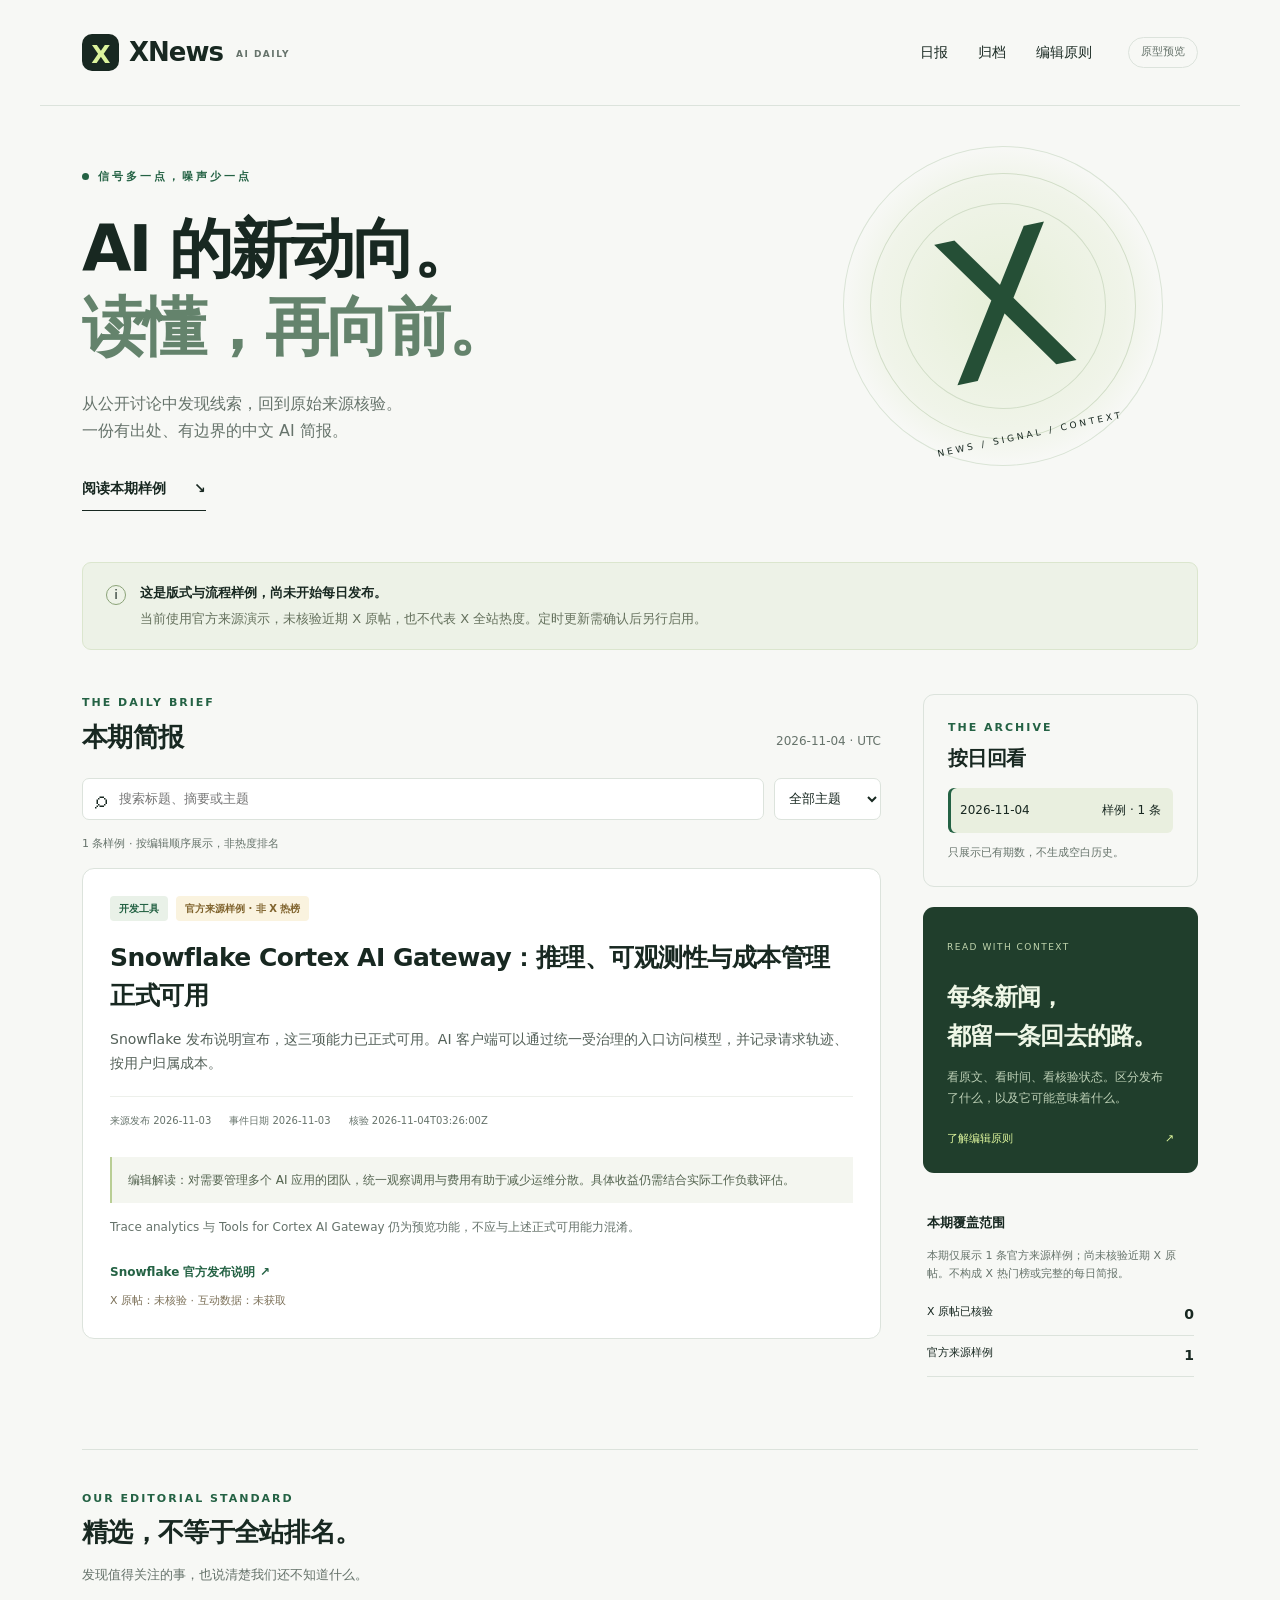
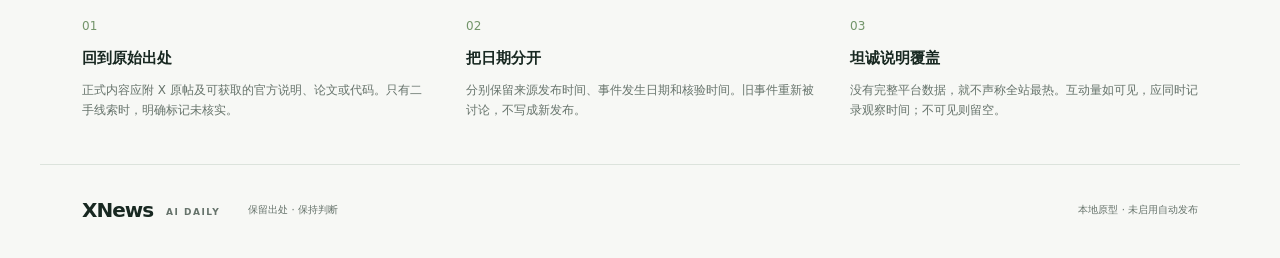
==== index.html @ 30df9b7d "Publish labeled XNews preview for acceptance testing" ====
<!doctype html>
<html lang="zh-CN">
<head><meta charset="utf-8"><meta name="viewport" content="width=device-width, initial-scale=1"><meta name="description" content="XNews 中文 AI 日报原型：保留来源，区分事实与解读。"><meta name="robots" content="noindex,nofollow"><title>XNews · AI 日报预览</title><link rel="stylesheet" href="./style.css"><script defer src="./app.js"></script></head>
<body>
<a class="skip" href="#news">跳到简报</a>
<header class="site-header wrap"><a class="brand" href="./" aria-label="XNews 首页"><span class="brand-icon">X</span>XNews<span class="brand-sub">AI DAILY</span></a><nav aria-label="主导航"><a href="#news">日报</a><a href="#archive">归档</a><a href="#method">编辑原则</a></nav><span class="preview-chip">原型预览</span></header>
<main class="wrap">
<section class="hero"><div class="eyebrow"><span class="dot"></span>信号多一点，噪声少一点</div><h1>AI 的新动向。<br><span>读懂，再向前。</span></h1><p>从公开讨论中发现线索，回到原始来源核验。<br class="desktop-break">一份有出处、有边界的中文 AI 简报。</p><a class="hero-link" href="#news">阅读本期样例 <span aria-hidden="true">↘</span></a><div class="hero-mark" aria-hidden="true"><span>X</span><div>NEWS / SIGNAL / CONTEXT</div></div></section>
<section class="notice" aria-label="预览说明"><span class="notice-icon" aria-hidden="true">i</span><div><strong>这是版式与流程样例，尚未开始每日发布。</strong><p>当前使用官方来源演示，未核验近期 X 原帖，也不代表 X 全站热度。定时更新需确认后另行启用。</p></div></section>
<div class="content-layout"><section id="news" class="news-section"><div class="section-heading"><div><div class="eyebrow">THE DAILY BRIEF</div><h2>本期简报</h2></div><span id="issue-date" class="date-label"></span></div><div class="toolbar"><label class="search"><span aria-hidden="true">⌕</span><input id="search" type="search" placeholder="搜索标题、摘要或主题" aria-label="搜索简报"></label><label class="category-label"><span class="sr-only">主题分类</span><select id="category"><option value="all">全部主题</option><option>开发工具</option><option>模型与研究</option><option>行业动态</option></select></label></div><p id="result-count" class="result-count" role="status" aria-live="polite">正在读取样例…</p><div id="articles"></div><noscript><p class="empty">本预览需要 JavaScript 来读取本地日报数据。内容也可在 data/issues.json 中查看。</p></noscript></section>
<aside><section class="side-card" id="archive"><div class="eyebrow">THE ARCHIVE</div><h2>按日回看</h2><div id="archive-list"></div><p class="muted">只展示已有期数，不生成空白历史。</p></section><section class="side-card dark"><span class="small-label">READ WITH CONTEXT</span><h2>每条新闻，<br>都留一条回去的路。</h2><p>看原文、看时间、看核验状态。区分发布了什么，以及它可能意味着什么。</p><a href="#method">了解编辑原则 <span aria-hidden="true">↗</span></a></section><section class="coverage"><h3>本期覆盖范围</h3><p id="coverage-text">加载后显示来源范围。</p><div class="coverage-stat"><span>X 原帖已核验</span><strong id="x-count">—</strong></div><div class="coverage-stat"><span>官方来源样例</span><strong id="official-count">—</strong></div></section></aside></div>
<section id="method" class="method"><div><div class="eyebrow">OUR EDITORIAL STANDARD</div><h2>精选，不等于全站排名。</h2><p>发现值得关注的事，也说清楚我们还不知道什么。</p></div><div class="principles"><article><span>01</span><h3>回到原始出处</h3><p>正式内容应附 X 原帖及可获取的官方说明、论文或代码。只有二手线索时，明确标记未核实。</p></article><article><span>02</span><h3>把日期分开</h3><p>分别保留来源发布时间、事件发生日期和核验时间。旧事件重新被讨论，不写成新发布。</p></article><article><span>03</span><h3>坦诚说明覆盖</h3><p>没有完整平台数据，就不声称全站最热。互动量如可见，应同时记录观察时间；不可见则留空。</p></article></div></section>
</main><footer class="wrap"><a class="brand" href="./">XNews<span class="brand-sub">AI DAILY</span></a><p>保留出处 · 保持判断</p><span>本地原型 · 未启用自动发布</span></footer>
</body></html>
---- style.css ----
:root{--bg:#f7f8f5;--ink:#182821;--muted:#66736b;--line:#dce3dc;--green:#246244;--lime:#dcf39c}*{box-sizing:border-box}html{scroll-behavior:smooth;scroll-padding-top:24px}body{margin:0;color:var(--ink);background:var(--bg);font-family:Inter,"PingFang SC","Microsoft YaHei",system-ui,sans-serif;line-height:1.7}a{color:inherit;text-decoration:none}a:hover{text-decoration:underline}button,input,select{font:inherit}a:focus-visible,button:focus-visible,input:focus-visible,select:focus-visible{outline:3px solid #26704b;outline-offset:4px}.wrap{max-width:1200px;margin:auto;padding:0 42px}.site-header{height:106px;display:flex;align-items:center;gap:36px;border-bottom:1px solid var(--line)}.brand{display:flex;align-items:center;gap:10px;font-size:26px;font-weight:800;letter-spacing:-1px}.brand-icon{display:grid;place-items:center;background:var(--ink);color:var(--lime);width:37px;height:37px;border-radius:10px;font-size:25px}.brand-sub{font-size:9px;letter-spacing:1.5px;font-weight:600;color:var(--muted);margin:5px 0 0 3px}.site-header nav{display:flex;gap:30px;margin-left:auto;font-size:14px}.preview-chip{border:1px solid var(--line);border-radius:30px;padding:5px 12px;font-size:11px;color:var(--muted)}.hero{position:relative;overflow:hidden;padding:62px 0 51px}.eyebrow{font-size:11px;font-weight:700;letter-spacing:2px;color:var(--green)}.hero .eyebrow{letter-spacing:3px}.dot{display:inline-block;width:7px;height:7px;background:var(--green);border-radius:100%;margin-right:9px}.hero h1{font-size:64px;line-height:1.23;letter-spacing:-3px;font-weight:650;margin:23px 0}.hero h1 span{color:#64836c}.hero p{color:var(--muted);font-size:16px;margin:22px 0}.hero-link{font-size:14px;font-weight:600;display:inline-flex;gap:28px;border-bottom:1px solid var(--ink);padding:10px 0}.hero-mark{position:absolute;right:35px;top:40px;width:320px;height:320px;border-radius:50%;border:1px solid #dae4d6;display:grid;place-items:center;background:radial-gradient(circle,#e6efd8 0%,#f0f4e9 55%,transparent 70%);transform:rotate(-12deg)}.hero-mark:before,.hero-mark:after{content:"";position:absolute;border:1px solid #d2dec8;border-radius:50%;inset:26px}.hero-mark:after{inset:56px}.hero-mark>span{font-size:195px;font-weight:500;color:#254f36;line-height:1;z-index:1}.hero-mark>div{position:absolute;bottom:20px;font-size:9px;letter-spacing:3px}.notice{display:flex;gap:14px;padding:19px 23px;background:#edf2e7;border:1px solid #dbe6ce;border-radius:9px;margin:0 0 44px;font-size:13px}.notice p{margin:4px 0 0;color:#65715d}.notice-icon{border:1px solid #8ba378;border-radius:50%;width:20px;height:20px;flex-shrink:0;text-align:center;line-height:18px;margin-top:3px}.content-layout{display:grid;grid-template-columns:minmax(0,1fr) 275px;gap:42px}.section-heading{display:flex;justify-content:space-between;align-items:flex-end;margin-bottom:22px}h2{font-size:26px;line-height:1.4;margin:6px 0 0;letter-spacing:-.7px}.date-label{font-size:12px;color:var(--muted);padding-bottom:4px}.toolbar{display:flex;gap:10px}.search{display:flex;gap:10px;align-items:center;border:1px solid var(--line);background:white;border-radius:7px;padding:8px 12px;flex:1;min-width:0}.search>span{font-size:24px;line-height:1}.search input{border:0;background:transparent;outline:none;width:100%;min-width:0;font-size:13px}.category-label select{height:100%;padding:10px;border:1px solid var(--line);border-radius:7px;background:white;color:var(--ink);font-size:13px}.result-count{font-size:11px;color:var(--muted);margin:15px 0}.news-card{border:1px solid var(--line);background:#fff;border-radius:12px;padding:27px}.card-top{display:flex;flex-wrap:wrap;gap:8px;align-items:center}.tag{font-size:10px;padding:4px 9px;border-radius:4px;background:#e9f1e8;color:var(--green);font-weight:600}.sample-tag{color:#80642e;background:#faf3df}.news-card h3{font-size:25px;line-height:1.5;letter-spacing:-.5px;margin:18px 0 14px}.summary{font-size:14px;color:#536058}.date-grid{display:flex;flex-wrap:wrap;gap:6px 18px;font-size:10px;color:var(--muted);padding:15px 0;border-top:1px solid #edf0eb;margin-top:20px}.insight{background:#f4f6f0;border-left:2px solid #b9ce95;padding:13px 16px;font-size:12px;color:#53634f;margin:13px 0}.insight p{margin:0}.caveat{font-size:12px;color:var(--muted);margin:14px 0}.source-link{font-size:12px;font-weight:600;color:var(--green);display:inline-block;margin:10px 0}.x-status{font-size:11px;color:#7d725a}.side-card{border:1px solid var(--line);border-radius:11px;padding:24px;margin-bottom:20px}.side-card h2{font-size:20px;margin-bottom:16px}.archive-button{width:100%;display:flex;justify-content:space-between;border:0;border-radius:6px;background:#e9efdf;color:var(--ink);padding:12px;font-size:12px;cursor:pointer}.archive-button[aria-pressed="true"]{box-shadow:inset 3px 0 var(--green)}.muted{font-size:11px;color:var(--muted);margin-bottom:0}.dark{background:#203e2c;color:#eff7e7;border:0}.small-label{font-size:9px;letter-spacing:1.5px;color:#c1d5ae}.dark h2{font-size:24px;line-height:1.6;margin:20px 0 12px}.dark p{font-size:12px;color:#bdd0b6}.dark a{font-size:11px;color:#def69d;display:block;margin-top:22px}.dark a span{float:right}.coverage{padding:6px 4px}.coverage h3{font-size:13px}.coverage p{font-size:11px;color:var(--muted)}.coverage-stat{display:flex;justify-content:space-between;font-size:11px;padding:8px 0;border-bottom:1px solid var(--line)}.coverage-stat strong{font-size:14px}.method{margin-top:66px;padding:40px 0 44px;border-top:1px solid var(--line)}.method>div>p{font-size:13px;color:var(--muted)}.principles{display:grid;grid-template-columns:repeat(3,1fr);gap:36px;margin-top:25px}.principles article>span{font-size:12px;color:#73956a}.principles h3{font-size:15px;margin:8px 0}.principles p{font-size:12px;color:var(--muted);margin:0}footer.wrap{display:flex;align-items:center;gap:28px;padding-top:26px;padding-bottom:30px;border-top:1px solid var(--line)}footer .brand{font-size:20px}footer p,footer>span{font-size:10px;color:var(--muted)}footer>span{margin-left:auto}.empty{padding:40px 20px;background:#fff;border:1px dashed var(--line);border-radius:10px;color:var(--muted);font-size:14px}.skip{position:absolute;top:-100px;left:15px;z-index:10;background:white;padding:10px}.skip:focus{top:10px}.sr-only{position:absolute;width:1px;height:1px;margin:-1px;overflow:hidden;clip:rect(0,0,0,0)}@media(max-width:900px){.hero-mark{right:-80px;opacity:.45}.hero h1,.hero p,.hero-link{position:relative;z-index:1}.content-layout{gap:25px;grid-template-columns:minmax(0,1fr) 240px}.wrap{padding-left:26px;padding-right:26px}.brand-sub{display:none}.news-card{padding:20px}.news-card h3{font-size:22px}}@media(max-width:680px){.wrap{padding-left:20px;padding-right:20px}.site-header{height:80px;gap:15px}.brand{font-size:22px}.brand-icon{height:31px;width:31px;font-size:22px}.site-header nav{gap:17px;font-size:12px}.preview-chip{display:none}.hero{padding:42px 0 35px}.hero .eyebrow{font-size:10px;letter-spacing:2px}.hero h1{font-size:43px;letter-spacing:-2px;margin:22px 0}.hero p{font-size:13px}.hero-mark{width:220px;height:220px;right:-125px;top:50px;opacity:.25}.hero-mark>span{font-size:130px}.hero-mark>div{display:none}.notice{padding:16px;font-size:12px;margin-bottom:30px}.notice p{font-size:11px}.content-layout{display:block}.section-heading{margin-bottom:17px}h2{font-size:24px}.date-label{font-size:11px}.toolbar{gap:7px}.search{padding:9px}.search input{font-size:12px}.category-label select{padding:9px 6px;font-size:12px}.news-card{padding:20px}.news-card h3{font-size:22px}.summary{font-size:13px}.date-grid{gap:5px 12px}.news-section{margin-bottom:30px}.side-card{padding:20px}.dark{display:none}.coverage{margin-top:22px}.method{margin-top:35px;padding-top:30px}.method h2{font-size:23px}.principles{grid-template-columns:1fr;gap:22px}.principles article{display:grid;grid-template-columns:25px 1fr;column-gap:10px}.principles h3{margin:0}.principles p{grid-column:2;margin-top:5px}footer.wrap{flex-wrap:wrap;gap:5px 20px}footer>span{width:100%;margin:0}.desktop-break{display:none}}@media(prefers-reduced-motion:reduce){html{scroll-behavior:auto}}
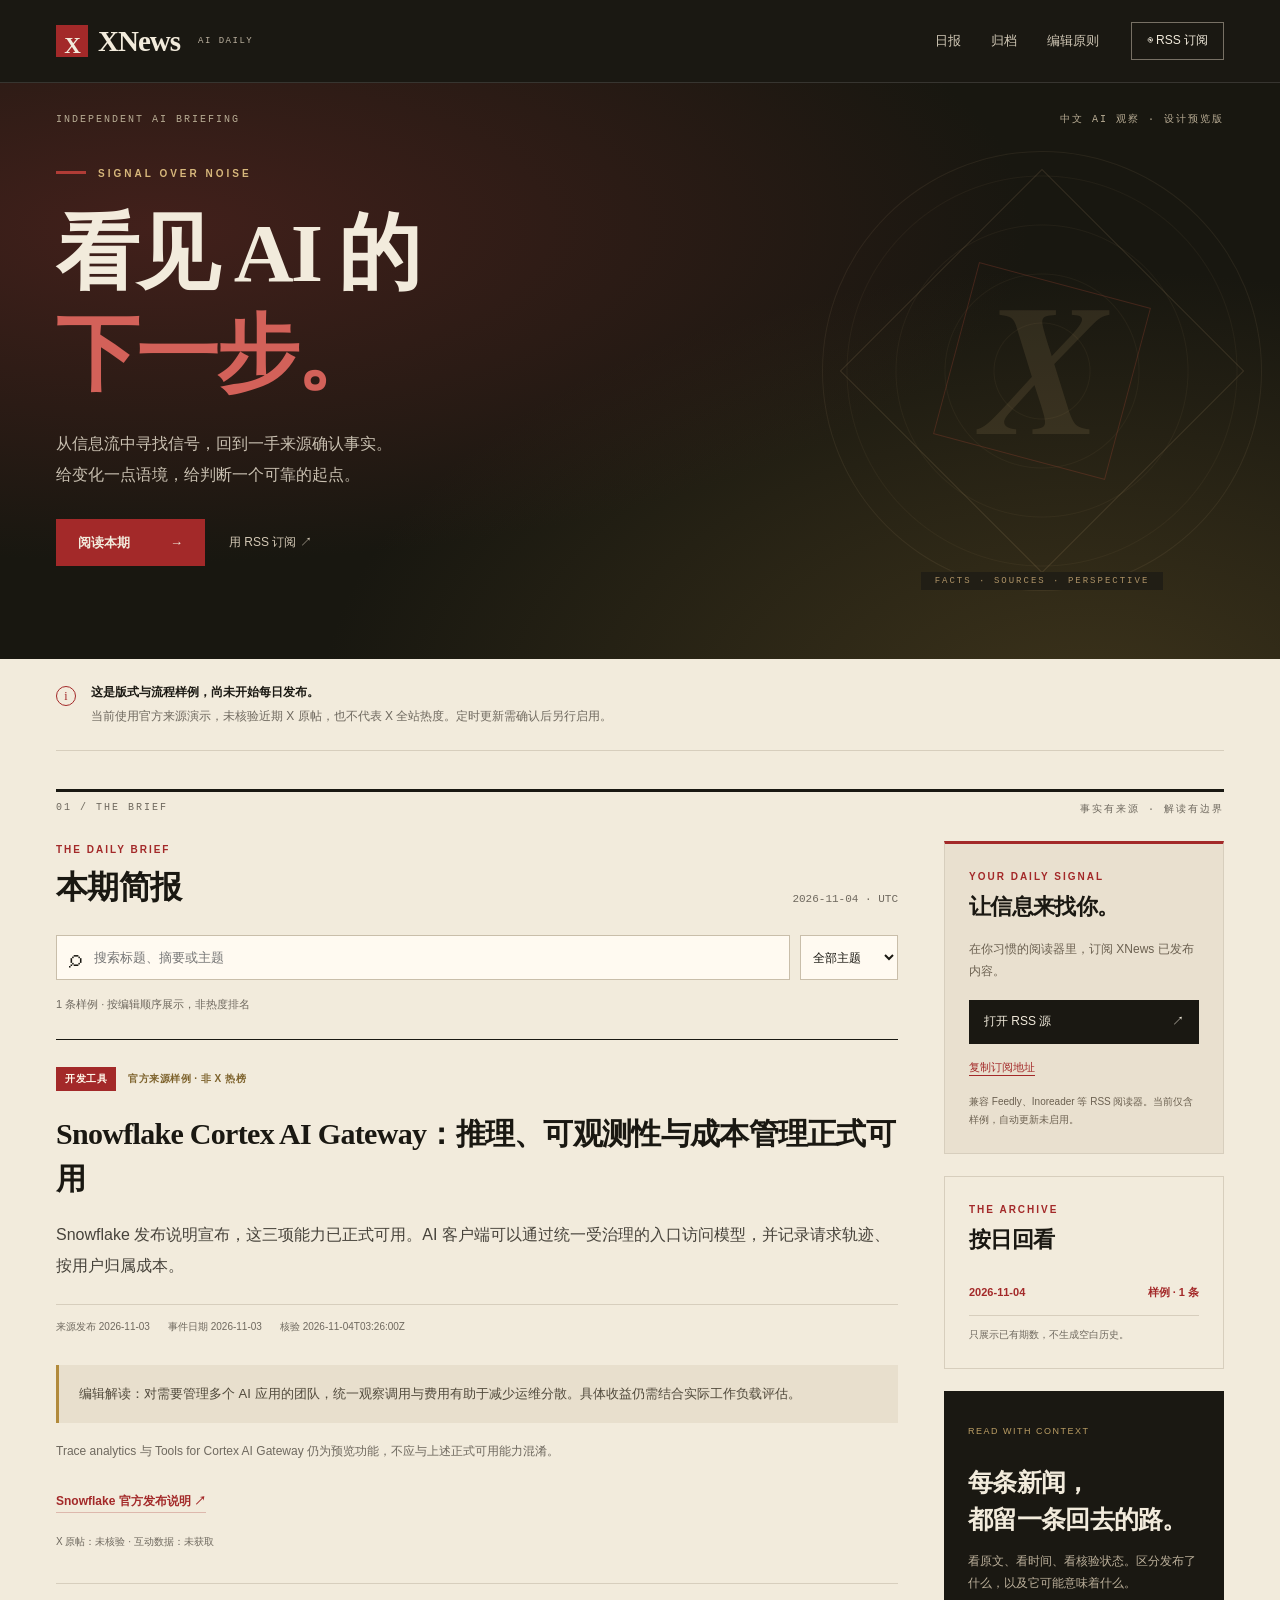
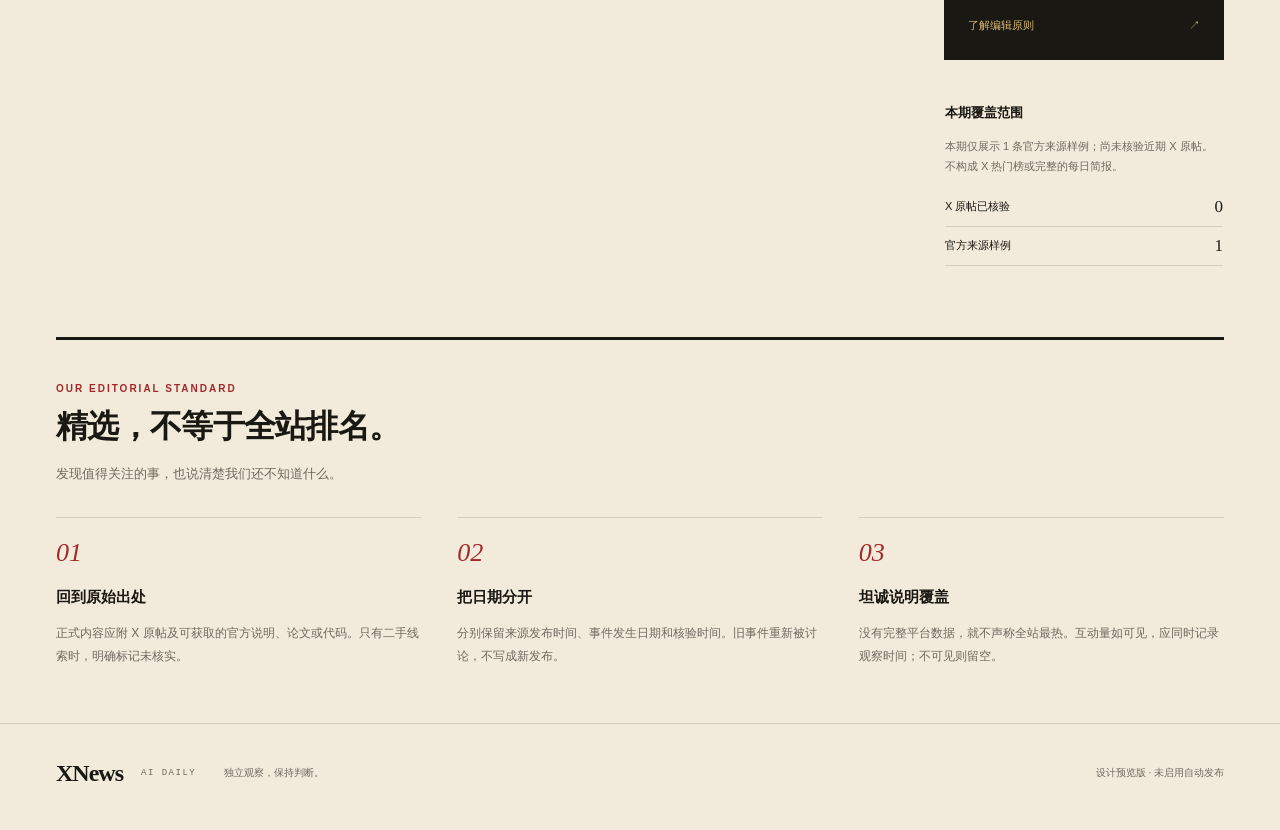
==== commit 712f50c3: "Redesign XNews editorial experience and add validated RSS feed" ====
--- a/index.html
+++ b/index.html
@@ -1,14 +1,14 @@
 <!doctype html>
 <html lang="zh-CN">
-<head><meta charset="utf-8"><meta name="viewport" content="width=device-width, initial-scale=1"><meta name="description" content="XNews 中文 AI 日报原型：保留来源，区分事实与解读。"><meta name="robots" content="noindex,nofollow"><title>XNews · AI 日报预览</title><link rel="stylesheet" href="./style.css"><script defer src="./app.js"></script></head>
+<head><meta charset="utf-8"><meta name="viewport" content="width=device-width, initial-scale=1"><meta name="description" content="XNews 中文 AI 日报原型：保留来源，区分事实与解读。"><meta name="robots" content="noindex,nofollow"><title>XNews · 看见 AI 的下一步</title><link rel="alternate" type="application/rss+xml" title="XNews RSS" href="./feed.xml"><link rel="stylesheet" href="./style.css"><script defer src="./app.js"></script></head>
 <body>
 <a class="skip" href="#news">跳到简报</a>
-<header class="site-header wrap"><a class="brand" href="./" aria-label="XNews 首页"><span class="brand-icon">X</span>XNews<span class="brand-sub">AI DAILY</span></a><nav aria-label="主导航"><a href="#news">日报</a><a href="#archive">归档</a><a href="#method">编辑原则</a></nav><span class="preview-chip">原型预览</span></header>
+<header class="site-header wrap"><a class="brand" href="./" aria-label="XNews 首页"><span class="brand-icon">X</span>XNews<span class="brand-sub">AI DAILY</span></a><nav aria-label="主导航"><a href="#news">日报</a><a href="#archive">归档</a><a href="#method">编辑原则</a></nav><a class="rss-nav" href="./feed.xml" aria-label="订阅 XNews RSS">◉ <span>RSS 订阅</span></a></header>
 <main class="wrap">
-<section class="hero"><div class="eyebrow"><span class="dot"></span>信号多一点，噪声少一点</div><h1>AI 的新动向。<br><span>读懂，再向前。</span></h1><p>从公开讨论中发现线索，回到原始来源核验。<br class="desktop-break">一份有出处、有边界的中文 AI 简报。</p><a class="hero-link" href="#news">阅读本期样例 <span aria-hidden="true">↘</span></a><div class="hero-mark" aria-hidden="true"><span>X</span><div>NEWS / SIGNAL / CONTEXT</div></div></section>
+<section class="hero"><div class="hero-edition"><span>INDEPENDENT AI BRIEFING</span><span>中文 AI 观察 · 设计预览版</span></div><div class="eyebrow"><span class="dot"></span>SIGNAL OVER NOISE</div><h1>看见 AI 的<span class="hero-line"><em>下一步。</em></span></h1><p>从信息流中寻找信号，回到一手来源确认事实。<br class="desktop-break">给变化一点语境，给判断一个可靠的起点。</p><div class="hero-actions"><a class="hero-link" href="#news">阅读本期 <span aria-hidden="true">→</span></a><a class="hero-secondary" href="#subscribe">用 RSS 订阅 ↗</a></div><div class="hero-mark" aria-hidden="true"><span>𝑿</span><div>FACTS · SOURCES · PERSPECTIVE</div></div></section>
 <section class="notice" aria-label="预览说明"><span class="notice-icon" aria-hidden="true">i</span><div><strong>这是版式与流程样例，尚未开始每日发布。</strong><p>当前使用官方来源演示，未核验近期 X 原帖，也不代表 X 全站热度。定时更新需确认后另行启用。</p></div></section>
-<div class="content-layout"><section id="news" class="news-section"><div class="section-heading"><div><div class="eyebrow">THE DAILY BRIEF</div><h2>本期简报</h2></div><span id="issue-date" class="date-label"></span></div><div class="toolbar"><label class="search"><span aria-hidden="true">⌕</span><input id="search" type="search" placeholder="搜索标题、摘要或主题" aria-label="搜索简报"></label><label class="category-label"><span class="sr-only">主题分类</span><select id="category"><option value="all">全部主题</option><option>开发工具</option><option>模型与研究</option><option>行业动态</option></select></label></div><p id="result-count" class="result-count" role="status" aria-live="polite">正在读取样例…</p><div id="articles"></div><noscript><p class="empty">本预览需要 JavaScript 来读取本地日报数据。内容也可在 data/issues.json 中查看。</p></noscript></section>
-<aside><section class="side-card" id="archive"><div class="eyebrow">THE ARCHIVE</div><h2>按日回看</h2><div id="archive-list"></div><p class="muted">只展示已有期数，不生成空白历史。</p></section><section class="side-card dark"><span class="small-label">READ WITH CONTEXT</span><h2>每条新闻，<br>都留一条回去的路。</h2><p>看原文、看时间、看核验状态。区分发布了什么，以及它可能意味着什么。</p><a href="#method">了解编辑原则 <span aria-hidden="true">↗</span></a></section><section class="coverage"><h3>本期覆盖范围</h3><p id="coverage-text">加载后显示来源范围。</p><div class="coverage-stat"><span>X 原帖已核验</span><strong id="x-count">—</strong></div><div class="coverage-stat"><span>官方来源样例</span><strong id="official-count">—</strong></div></section></aside></div>
+<div class="reading-strip"><span>01 / THE BRIEF</span><span>事实有来源 · 解读有边界</span></div><div class="content-layout"><section id="news" class="news-section"><div class="section-heading"><div><div class="eyebrow">THE DAILY BRIEF</div><h2>本期简报</h2></div><span id="issue-date" class="date-label"></span></div><div class="toolbar"><label class="search"><span aria-hidden="true">⌕</span><input id="search" type="search" placeholder="搜索标题、摘要或主题" aria-label="搜索简报"></label><label class="category-label"><span class="sr-only">主题分类</span><select id="category"><option value="all">全部主题</option><option>开发工具</option><option>模型与研究</option><option>行业动态</option></select></label></div><p id="result-count" class="result-count" role="status" aria-live="polite">正在读取样例…</p><div id="articles"></div><noscript><p class="empty">本预览需要 JavaScript 来读取本地日报数据。内容也可在 data/issues.json 中查看。</p></noscript></section>
+<aside><section class="side-card subscribe" id="subscribe"><div class="eyebrow">YOUR DAILY SIGNAL</div><h2>让信息来找你。</h2><p>在你习惯的阅读器里，订阅 XNews 已发布内容。</p><a class="rss-button" href="./feed.xml">打开 RSS 源 <span aria-hidden="true">↗</span></a><button class="copy-feed" id="copy-feed" type="button">复制订阅地址</button><p id="copy-status" class="muted" role="status" aria-live="polite">兼容 Feedly、Inoreader 等 RSS 阅读器。当前仅含样例，自动更新未启用。</p></section><section class="side-card" id="archive"><div class="eyebrow">THE ARCHIVE</div><h2>按日回看</h2><div id="archive-list"></div><p class="muted">只展示已有期数，不生成空白历史。</p></section><section class="side-card dark"><span class="small-label">READ WITH CONTEXT</span><h2>每条新闻，<br>都留一条回去的路。</h2><p>看原文、看时间、看核验状态。区分发布了什么，以及它可能意味着什么。</p><a href="#method">了解编辑原则 <span aria-hidden="true">↗</span></a></section><section class="coverage"><h3>本期覆盖范围</h3><p id="coverage-text">加载后显示来源范围。</p><div class="coverage-stat"><span>X 原帖已核验</span><strong id="x-count">—</strong></div><div class="coverage-stat"><span>官方来源样例</span><strong id="official-count">—</strong></div></section></aside></div>
 <section id="method" class="method"><div><div class="eyebrow">OUR EDITORIAL STANDARD</div><h2>精选，不等于全站排名。</h2><p>发现值得关注的事，也说清楚我们还不知道什么。</p></div><div class="principles"><article><span>01</span><h3>回到原始出处</h3><p>正式内容应附 X 原帖及可获取的官方说明、论文或代码。只有二手线索时，明确标记未核实。</p></article><article><span>02</span><h3>把日期分开</h3><p>分别保留来源发布时间、事件发生日期和核验时间。旧事件重新被讨论，不写成新发布。</p></article><article><span>03</span><h3>坦诚说明覆盖</h3><p>没有完整平台数据，就不声称全站最热。互动量如可见，应同时记录观察时间；不可见则留空。</p></article></div></section>
-</main><footer class="wrap"><a class="brand" href="./">XNews<span class="brand-sub">AI DAILY</span></a><p>保留出处 · 保持判断</p><span>本地原型 · 未启用自动发布</span></footer>
+</main><footer class="wrap"><a class="brand" href="./">XNews<span class="brand-sub">AI DAILY</span></a><p>独立观察，保持判断。</p><span>设计预览版 · 未启用自动发布</span></footer>
 </body></html>
--- a/style.css
+++ b/style.css
@@ -1 +1,5 @@
-:root{--bg:#f7f8f5;--ink:#182821;--muted:#66736b;--line:#dce3dc;--green:#246244;--lime:#dcf39c}*{box-sizing:border-box}html{scroll-behavior:smooth;scroll-padding-top:24px}body{margin:0;color:var(--ink);background:var(--bg);font-family:Inter,"PingFang SC","Microsoft YaHei",system-ui,sans-serif;line-height:1.7}a{color:inherit;text-decoration:none}a:hover{text-decoration:underline}button,input,select{font:inherit}a:focus-visible,button:focus-visible,input:focus-visible,select:focus-visible{outline:3px solid #26704b;outline-offset:4px}.wrap{max-width:1200px;margin:auto;padding:0 42px}.site-header{height:106px;display:flex;align-items:center;gap:36px;border-bottom:1px solid var(--line)}.brand{display:flex;align-items:center;gap:10px;font-size:26px;font-weight:800;letter-spacing:-1px}.brand-icon{display:grid;place-items:center;background:var(--ink);color:var(--lime);width:37px;height:37px;border-radius:10px;font-size:25px}.brand-sub{font-size:9px;letter-spacing:1.5px;font-weight:600;color:var(--muted);margin:5px 0 0 3px}.site-header nav{display:flex;gap:30px;margin-left:auto;font-size:14px}.preview-chip{border:1px solid var(--line);border-radius:30px;padding:5px 12px;font-size:11px;color:var(--muted)}.hero{position:relative;overflow:hidden;padding:62px 0 51px}.eyebrow{font-size:11px;font-weight:700;letter-spacing:2px;color:var(--green)}.hero .eyebrow{letter-spacing:3px}.dot{display:inline-block;width:7px;height:7px;background:var(--green);border-radius:100%;margin-right:9px}.hero h1{font-size:64px;line-height:1.23;letter-spacing:-3px;font-weight:650;margin:23px 0}.hero h1 span{color:#64836c}.hero p{color:var(--muted);font-size:16px;margin:22px 0}.hero-link{font-size:14px;font-weight:600;display:inline-flex;gap:28px;border-bottom:1px solid var(--ink);padding:10px 0}.hero-mark{position:absolute;right:35px;top:40px;width:320px;height:320px;border-radius:50%;border:1px solid #dae4d6;display:grid;place-items:center;background:radial-gradient(circle,#e6efd8 0%,#f0f4e9 55%,transparent 70%);transform:rotate(-12deg)}.hero-mark:before,.hero-mark:after{content:"";position:absolute;border:1px solid #d2dec8;border-radius:50%;inset:26px}.hero-mark:after{inset:56px}.hero-mark>span{font-size:195px;font-weight:500;color:#254f36;line-height:1;z-index:1}.hero-mark>div{position:absolute;bottom:20px;font-size:9px;letter-spacing:3px}.notice{display:flex;gap:14px;padding:19px 23px;background:#edf2e7;border:1px solid #dbe6ce;border-radius:9px;margin:0 0 44px;font-size:13px}.notice p{margin:4px 0 0;color:#65715d}.notice-icon{border:1px solid #8ba378;border-radius:50%;width:20px;height:20px;flex-shrink:0;text-align:center;line-height:18px;margin-top:3px}.content-layout{display:grid;grid-template-columns:minmax(0,1fr) 275px;gap:42px}.section-heading{display:flex;justify-content:space-between;align-items:flex-end;margin-bottom:22px}h2{font-size:26px;line-height:1.4;margin:6px 0 0;letter-spacing:-.7px}.date-label{font-size:12px;color:var(--muted);padding-bottom:4px}.toolbar{display:flex;gap:10px}.search{display:flex;gap:10px;align-items:center;border:1px solid var(--line);background:white;border-radius:7px;padding:8px 12px;flex:1;min-width:0}.search>span{font-size:24px;line-height:1}.search input{border:0;background:transparent;outline:none;width:100%;min-width:0;font-size:13px}.category-label select{height:100%;padding:10px;border:1px solid var(--line);border-radius:7px;background:white;color:var(--ink);font-size:13px}.result-count{font-size:11px;color:var(--muted);margin:15px 0}.news-card{border:1px solid var(--line);background:#fff;border-radius:12px;padding:27px}.card-top{display:flex;flex-wrap:wrap;gap:8px;align-items:center}.tag{font-size:10px;padding:4px 9px;border-radius:4px;background:#e9f1e8;color:var(--green);font-weight:600}.sample-tag{color:#80642e;background:#faf3df}.news-card h3{font-size:25px;line-height:1.5;letter-spacing:-.5px;margin:18px 0 14px}.summary{font-size:14px;color:#536058}.date-grid{display:flex;flex-wrap:wrap;gap:6px 18px;font-size:10px;color:var(--muted);padding:15px 0;border-top:1px solid #edf0eb;margin-top:20px}.insight{background:#f4f6f0;border-left:2px solid #b9ce95;padding:13px 16px;font-size:12px;color:#53634f;margin:13px 0}.insight p{margin:0}.caveat{font-size:12px;color:var(--muted);margin:14px 0}.source-link{font-size:12px;font-weight:600;color:var(--green);display:inline-block;margin:10px 0}.x-status{font-size:11px;color:#7d725a}.side-card{border:1px solid var(--line);border-radius:11px;padding:24px;margin-bottom:20px}.side-card h2{font-size:20px;margin-bottom:16px}.archive-button{width:100%;display:flex;justify-content:space-between;border:0;border-radius:6px;background:#e9efdf;color:var(--ink);padding:12px;font-size:12px;cursor:pointer}.archive-button[aria-pressed="true"]{box-shadow:inset 3px 0 var(--green)}.muted{font-size:11px;color:var(--muted);margin-bottom:0}.dark{background:#203e2c;color:#eff7e7;border:0}.small-label{font-size:9px;letter-spacing:1.5px;color:#c1d5ae}.dark h2{font-size:24px;line-height:1.6;margin:20px 0 12px}.dark p{font-size:12px;color:#bdd0b6}.dark a{font-size:11px;color:#def69d;display:block;margin-top:22px}.dark a span{float:right}.coverage{padding:6px 4px}.coverage h3{font-size:13px}.coverage p{font-size:11px;color:var(--muted)}.coverage-stat{display:flex;justify-content:space-between;font-size:11px;padding:8px 0;border-bottom:1px solid var(--line)}.coverage-stat strong{font-size:14px}.method{margin-top:66px;padding:40px 0 44px;border-top:1px solid var(--line)}.method>div>p{font-size:13px;color:var(--muted)}.principles{display:grid;grid-template-columns:repeat(3,1fr);gap:36px;margin-top:25px}.principles article>span{font-size:12px;color:#73956a}.principles h3{font-size:15px;margin:8px 0}.principles p{font-size:12px;color:var(--muted);margin:0}footer.wrap{display:flex;align-items:center;gap:28px;padding-top:26px;padding-bottom:30px;border-top:1px solid var(--line)}footer .brand{font-size:20px}footer p,footer>span{font-size:10px;color:var(--muted)}footer>span{margin-left:auto}.empty{padding:40px 20px;background:#fff;border:1px dashed var(--line);border-radius:10px;color:var(--muted);font-size:14px}.skip{position:absolute;top:-100px;left:15px;z-index:10;background:white;padding:10px}.skip:focus{top:10px}.sr-only{position:absolute;width:1px;height:1px;margin:-1px;overflow:hidden;clip:rect(0,0,0,0)}@media(max-width:900px){.hero-mark{right:-80px;opacity:.45}.hero h1,.hero p,.hero-link{position:relative;z-index:1}.content-layout{gap:25px;grid-template-columns:minmax(0,1fr) 240px}.wrap{padding-left:26px;padding-right:26px}.brand-sub{display:none}.news-card{padding:20px}.news-card h3{font-size:22px}}@media(max-width:680px){.wrap{padding-left:20px;padding-right:20px}.site-header{height:80px;gap:15px}.brand{font-size:22px}.brand-icon{height:31px;width:31px;font-size:22px}.site-header nav{gap:17px;font-size:12px}.preview-chip{display:none}.hero{padding:42px 0 35px}.hero .eyebrow{font-size:10px;letter-spacing:2px}.hero h1{font-size:43px;letter-spacing:-2px;margin:22px 0}.hero p{font-size:13px}.hero-mark{width:220px;height:220px;right:-125px;top:50px;opacity:.25}.hero-mark>span{font-size:130px}.hero-mark>div{display:none}.notice{padding:16px;font-size:12px;margin-bottom:30px}.notice p{font-size:11px}.content-layout{display:block}.section-heading{margin-bottom:17px}h2{font-size:24px}.date-label{font-size:11px}.toolbar{gap:7px}.search{padding:9px}.search input{font-size:12px}.category-label select{padding:9px 6px;font-size:12px}.news-card{padding:20px}.news-card h3{font-size:22px}.summary{font-size:13px}.date-grid{gap:5px 12px}.news-section{margin-bottom:30px}.side-card{padding:20px}.dark{display:none}.coverage{margin-top:22px}.method{margin-top:35px;padding-top:30px}.method h2{font-size:23px}.principles{grid-template-columns:1fr;gap:22px}.principles article{display:grid;grid-template-columns:25px 1fr;column-gap:10px}.principles h3{margin:0}.principles p{grid-column:2;margin-top:5px}footer.wrap{flex-wrap:wrap;gap:5px 20px}footer>span{width:100%;margin:0}.desktop-break{display:none}}@media(prefers-reduced-motion:reduce){html{scroll-behavior:auto}}
+:root{--paper:#f2ebdc;--ink:#1a1812;--muted:#6f695f;--line:#d7cebd;--red:#a32929;--gold:#b28a3b;--serif:Georgia,"Songti SC","Noto Serif CJK SC",SimSun,serif}*{box-sizing:border-box}html{scroll-behavior:smooth;scroll-padding-top:28px}body{margin:0;color:var(--ink);background:var(--paper);font-family:-apple-system,BlinkMacSystemFont,"PingFang SC","Microsoft YaHei",sans-serif;line-height:1.8}a{color:inherit;text-decoration:none}a:hover{text-decoration:underline;text-underline-offset:5px}button,input,select{font:inherit}a:focus-visible,button:focus-visible,input:focus-visible,select:focus-visible{outline:3px solid #bb8432;outline-offset:4px}.wrap{max-width:1280px;margin:auto;padding:0 56px}.site-header{position:relative;z-index:2;max-width:none;padding:0 max(56px,calc((100vw - 1168px)/2));height:83px;background:var(--ink);color:var(--paper);display:flex;align-items:center;gap:32px;border-bottom:1px solid #ffffff20}.brand{display:flex;align-items:center;gap:10px;font-family:Georgia,serif;font-size:29px;font-weight:700;letter-spacing:-1px}.brand-icon{display:grid;place-items:center;color:var(--paper);background:var(--red);width:32px;height:32px;font-size:23px}.brand-sub{font-family:monospace;font-size:9px;letter-spacing:1.5px;font-weight:400;color:#bbb19f;margin-left:8px}.site-header nav{display:flex;gap:30px;margin-left:auto;font-size:13px;color:#d1c8b6}.rss-nav{border:1px solid #777064;padding:7px 15px;font-size:12px;white-space:nowrap}.hero{position:relative;isolation:isolate;color:var(--paper);padding:28px 0 68px;min-height:576px}.hero:before{content:"";position:absolute;z-index:-2;inset:0 calc((min(1168px,100vw - 112px) - 100vw)/2);background:radial-gradient(ellipse at 12% 25%,#42201b 0,transparent 55%),radial-gradient(ellipse at 85% 110%,#3c331b 0,transparent 50%),#181710}.hero-edition{display:flex;justify-content:space-between;color:#b8ac94;font-family:monospace;font-size:10px;letter-spacing:2px;padding-bottom:36px}.eyebrow{font-size:10px;font-weight:700;letter-spacing:2px;color:var(--red)}.hero>.eyebrow{color:#d7b77b;letter-spacing:3px}.dot{display:inline-block;width:30px;height:3px;background:#b03c36;margin:0 12px 3px 0}.hero h1{font-family:var(--serif);font-size:clamp(50px,6.5vw,83px);line-height:1.22;letter-spacing:-3px;font-weight:700;margin:20px 0 22px}.hero-line{display:block}.hero h1 em{font-style:normal;color:#d36159}.hero p{color:#c9c0b1;font-size:16px;line-height:1.95;margin:20px 0 29px}.hero-actions{display:flex;gap:24px;align-items:center}.hero-link{font-size:13px;font-weight:600;display:inline-flex;align-items:center;gap:40px;background:var(--red);padding:12px 22px}.hero-link:hover{background:#ba3434;text-decoration:none}.hero-secondary{font-size:12px;color:#d4c9b6}.hero-mark{position:absolute;z-index:-1;right:-38px;top:68px;width:440px;height:440px;border:1px solid #c5a87c18;border-radius:50%;display:grid;place-items:center;background:repeating-radial-gradient(circle,transparent 0,transparent 47px,#b99a6c12 48px,transparent 49px)}.hero-mark:before,.hero-mark:after{content:"";position:absolute;inset:76px;border:1px solid #c5a87c28;transform:rotate(45deg)}.hero-mark:after{inset:130px;transform:rotate(15deg);border-color:#ba4b3b40}.hero-mark>span{font-family:Georgia,serif;font-size:185px;line-height:1;color:#b99a6c24}.hero-mark>div{position:absolute;bottom:0;background:#211e15;padding:4px 14px;font:9px monospace;letter-spacing:2px;color:#ad9266}.notice{display:flex;gap:15px;padding:23px 0;border-bottom:1px solid var(--line);font-size:12px;margin-bottom:38px}.notice strong{font-weight:600}.notice p{margin:2px 0 0;color:var(--muted)}.notice-icon{border:1px solid var(--red);color:var(--red);width:20px;height:20px;flex-shrink:0;text-align:center;line-height:18px;margin-top:4px;border-radius:50%;font-family:Georgia,serif}.reading-strip{display:flex;justify-content:space-between;border-top:3px solid var(--ink);padding:10px 0 25px;font:10px monospace;letter-spacing:2px;color:var(--muted)}.content-layout{display:grid;grid-template-columns:minmax(0,1fr) 280px;gap:46px}.section-heading{display:flex;justify-content:space-between;align-items:flex-end;margin-bottom:25px}h2{font-family:var(--serif);font-size:32px;line-height:1.4;margin:6px 0 0;letter-spacing:-.7px}.date-label{font:11px monospace;color:var(--muted);padding-bottom:5px}.toolbar{display:flex;gap:10px}.search{display:flex;gap:10px;align-items:center;border:1px solid #c9beaa;background:#fffaf1;padding:9px 12px;flex:1;min-width:0}.search>span{font-size:25px;line-height:1}.search input{border:0;background:transparent;width:100%;min-width:0;font-size:13px;color:var(--ink)}.search input:focus-visible{outline-offset:3px}.category-label select{height:100%;padding:10px 8px;border:1px solid #c9beaa;background:#fffaf1;color:var(--ink);font-size:12px}.result-count{font-size:11px;color:var(--muted);margin:15px 0 24px}.news-card{border-top:1px solid var(--ink);border-bottom:1px solid var(--line);padding:27px 0 32px;margin-bottom:26px;scroll-margin-top:30px}.card-top{display:flex;flex-wrap:wrap;gap:12px;align-items:center}.tag{font-size:10px;color:var(--red);font-weight:700;letter-spacing:.5px}.tag:first-child{background:var(--red);color:#fff7e9;padding:3px 9px}.sample-tag{color:#7e632d}.news-card h3{font-family:var(--serif);font-size:30px;line-height:1.5;letter-spacing:-.7px;margin:20px 0 18px}.summary{font-size:16px;line-height:1.95;color:#47433b}.date-grid{display:flex;flex-wrap:wrap;gap:6px 18px;font-size:10px;color:var(--muted);padding:13px 0;border-top:1px solid var(--line);margin-top:22px}.insight{background:#e8dfcd;border-left:3px solid var(--gold);padding:17px 20px;font-size:13px;line-height:1.9;color:#514a3c;margin:16px 0}.insight p{margin:0}.caveat{font-size:12px;color:var(--muted);margin:18px 0}.source-link{font-size:12px;font-weight:600;color:var(--red);display:inline-block;margin:10px 0;border-bottom:1px solid #a3292944}.x-status{font-size:10px;color:var(--muted);margin-top:10px}.side-card{border:1px solid var(--line);padding:24px;margin-bottom:22px}.side-card h2{font-size:22px;margin-bottom:16px}.subscribe{background:#e9e0cf;border-top:3px solid var(--red)}.subscribe p{font-size:12px;color:#6b6050}.rss-button{display:flex;justify-content:space-between;background:var(--ink);color:var(--paper);font-size:12px;padding:11px 15px;margin:18px 0 8px}.copy-feed{border:0;background:none;color:var(--red);padding:5px 0;font-size:11px;cursor:pointer;text-decoration:underline;text-underline-offset:4px}.archive-button{width:100%;display:flex;justify-content:space-between;border:0;border-bottom:1px solid var(--line);background:transparent;color:var(--ink);padding:12px 0;font-size:11px;cursor:pointer}.archive-button[aria-pressed="true"]{color:var(--red);font-weight:700}.muted{font-size:10px!important;color:var(--muted);margin-bottom:0}.dark{background:var(--ink);color:var(--paper);border:0}.small-label{font-size:9px;letter-spacing:1.5px;color:#ba9d64}.dark h2{font-size:25px;line-height:1.5;margin:20px 0 12px}.dark p{font-size:12px;color:#bcb09b}.dark a{font-size:11px;color:#d8b872;display:block;margin-top:22px}.dark a span{float:right}.coverage{padding:6px 1px}.coverage h3{font-size:13px}.coverage p{font-size:11px;color:var(--muted)}.coverage-stat{display:flex;justify-content:space-between;font-size:11px;padding:9px 0;border-bottom:1px solid var(--line)}.coverage-stat strong{font:17px Georgia,serif}.method{margin-top:65px;padding:40px 0 55px;border-top:3px solid var(--ink)}.method>div>p{font-size:13px;color:var(--muted)}.principles{display:grid;grid-template-columns:repeat(3,1fr);gap:36px;margin-top:32px}.principles article{border-top:1px solid var(--line);padding-top:20px}.principles article>span{font:italic 26px Georgia,serif;color:var(--red)}.principles h3{font-size:15px;margin:12px 0}.principles p{font-size:12px;line-height:1.9;color:var(--muted);margin:0}footer.wrap{display:flex;align-items:center;gap:28px;padding-top:28px;padding-bottom:35px;border-top:1px solid var(--line)}footer .brand{font-size:24px}footer .brand-sub{color:var(--muted)}footer p,footer>span{font-size:10px;color:var(--muted)}footer>span{margin-left:auto}.empty{padding:40px 20px;border:1px dashed var(--line);color:var(--muted);font-size:14px}.skip{position:absolute;top:-100px;left:15px;z-index:10;background:var(--paper);padding:10px}.skip:focus{top:10px}.sr-only{position:absolute;width:1px;height:1px;margin:-1px;overflow:hidden;clip:rect(0,0,0,0)}@media(max-width:1000px){.wrap{padding-left:32px;padding-right:32px}.site-header{padding:0 32px}.brand-sub{display:none}.hero:before{inset:0 -32px}.hero-mark{right:-20px;width:350px;height:350px;top:120px;opacity:.65}.content-layout{grid-template-columns:minmax(0,1fr) 240px;gap:28px}.news-card h3{font-size:26px}.side-card{padding:19px}.hero h1{font-size:66px}.hero p{font-size:15px}.hero-edition{font-size:9px;letter-spacing:1px}}@media(max-width:700px){.wrap{padding-left:22px;padding-right:22px}.site-header{height:73px;padding:0 22px;gap:15px}.brand{font-size:25px}.brand-icon{width:27px;height:27px;font-size:20px}.site-header nav{gap:16px;font-size:11px}.site-header nav a:last-child{display:none}.rss-nav{padding:5px 8px;font-size:11px}.rss-nav span{font-size:0}.rss-nav span:after{content:'RSS';font-size:10px}.hero{padding:22px 0 44px;min-height:470px}.hero:before{inset:0 -22px}.hero-edition{padding-bottom:35px;font-size:8px;letter-spacing:.7px}.hero-edition span:last-child{max-width:90px;text-align:right;line-height:1.5}.hero h1{font-size:52px;letter-spacing:-2px;margin:22px 0}.hero p{font-size:13px;max-width:300px}.hero>.eyebrow{font-size:9px;letter-spacing:2px}.hero-mark{width:260px;height:260px;right:-15px;top:100px;opacity:.4}.hero-mark:before{inset:45px}.hero-mark:after{inset:85px}.hero-mark>span{font-size:120px}.hero-mark>div{display:none}.hero-actions{gap:20px}.hero-link{font-size:12px;padding:10px 18px;gap:26px}.hero-secondary{font-size:11px}.notice{padding:20px 0;margin-bottom:27px;font-size:11px}.reading-strip{font-size:9px;letter-spacing:.8px;padding-bottom:22px}.content-layout{display:block}.section-heading{margin-bottom:20px}h2{font-size:29px}.date-label{font-size:10px}.toolbar{gap:8px}.search{padding:8px}.search input{font-size:12px}.category-label select{padding:8px 5px;font-size:11px}.news-card{padding-top:24px}.news-card h3{font-size:26px;line-height:1.55}.summary{font-size:15px}.date-grid{font-size:10px;gap:5px 12px}.insight{padding:15px;font-size:12px}.news-section{margin-bottom:35px}.side-card{padding:22px}.dark{display:none}.coverage{margin-top:22px}.method{margin-top:40px;padding-top:30px}.method h2{font-size:26px}.principles{grid-template-columns:1fr;gap:24px}.principles article{display:grid;grid-template-columns:35px 1fr;column-gap:12px}.principles h3{margin:4px 0}.principles p{grid-column:2}.principles article>span{grid-row:1 / 3}footer.wrap{flex-wrap:wrap;gap:7px 20px}footer>span{width:100%;margin:0}.desktop-break{display:none}}@media(prefers-reduced-motion:reduce){html{scroll-behavior:auto}}
+/* Bleed the hero background without horizontal scroll from scrollbar-width units. */
+body{overflow-x:clip}
+
+html{overflow-x:clip}
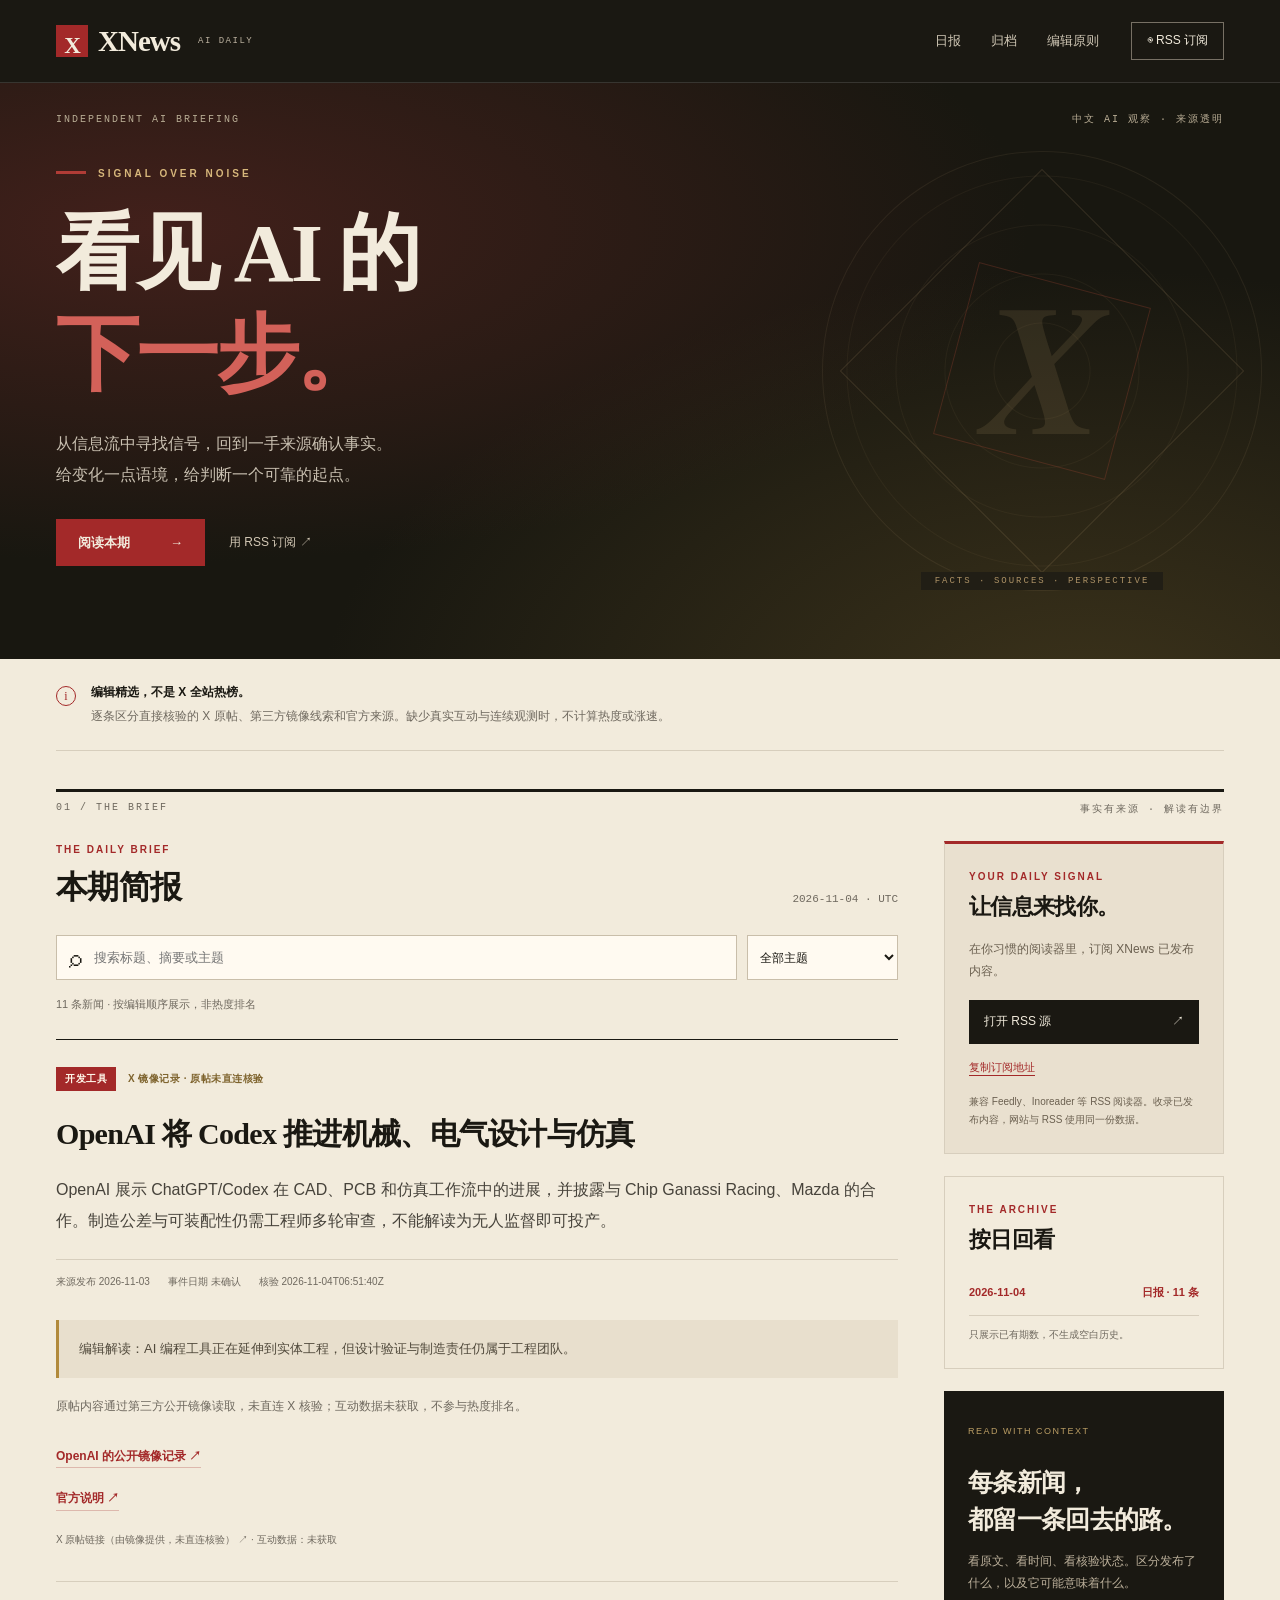
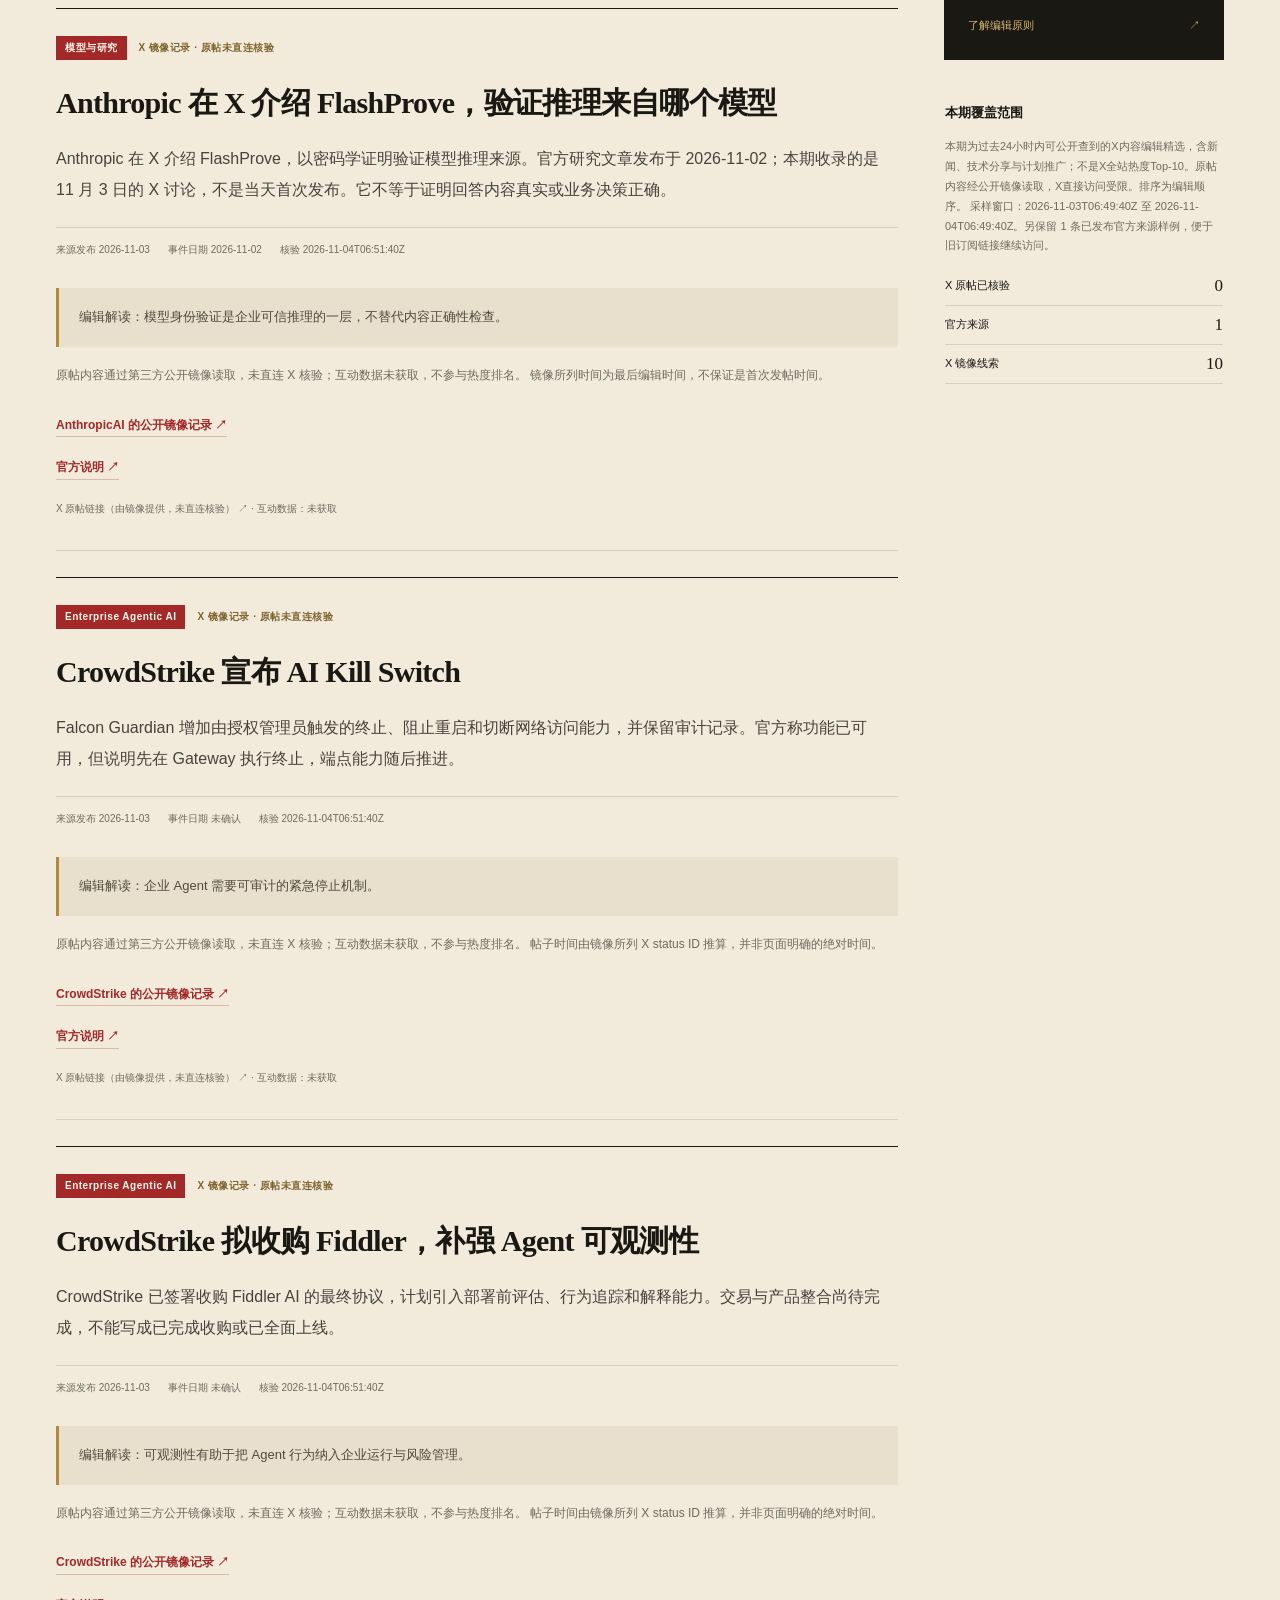
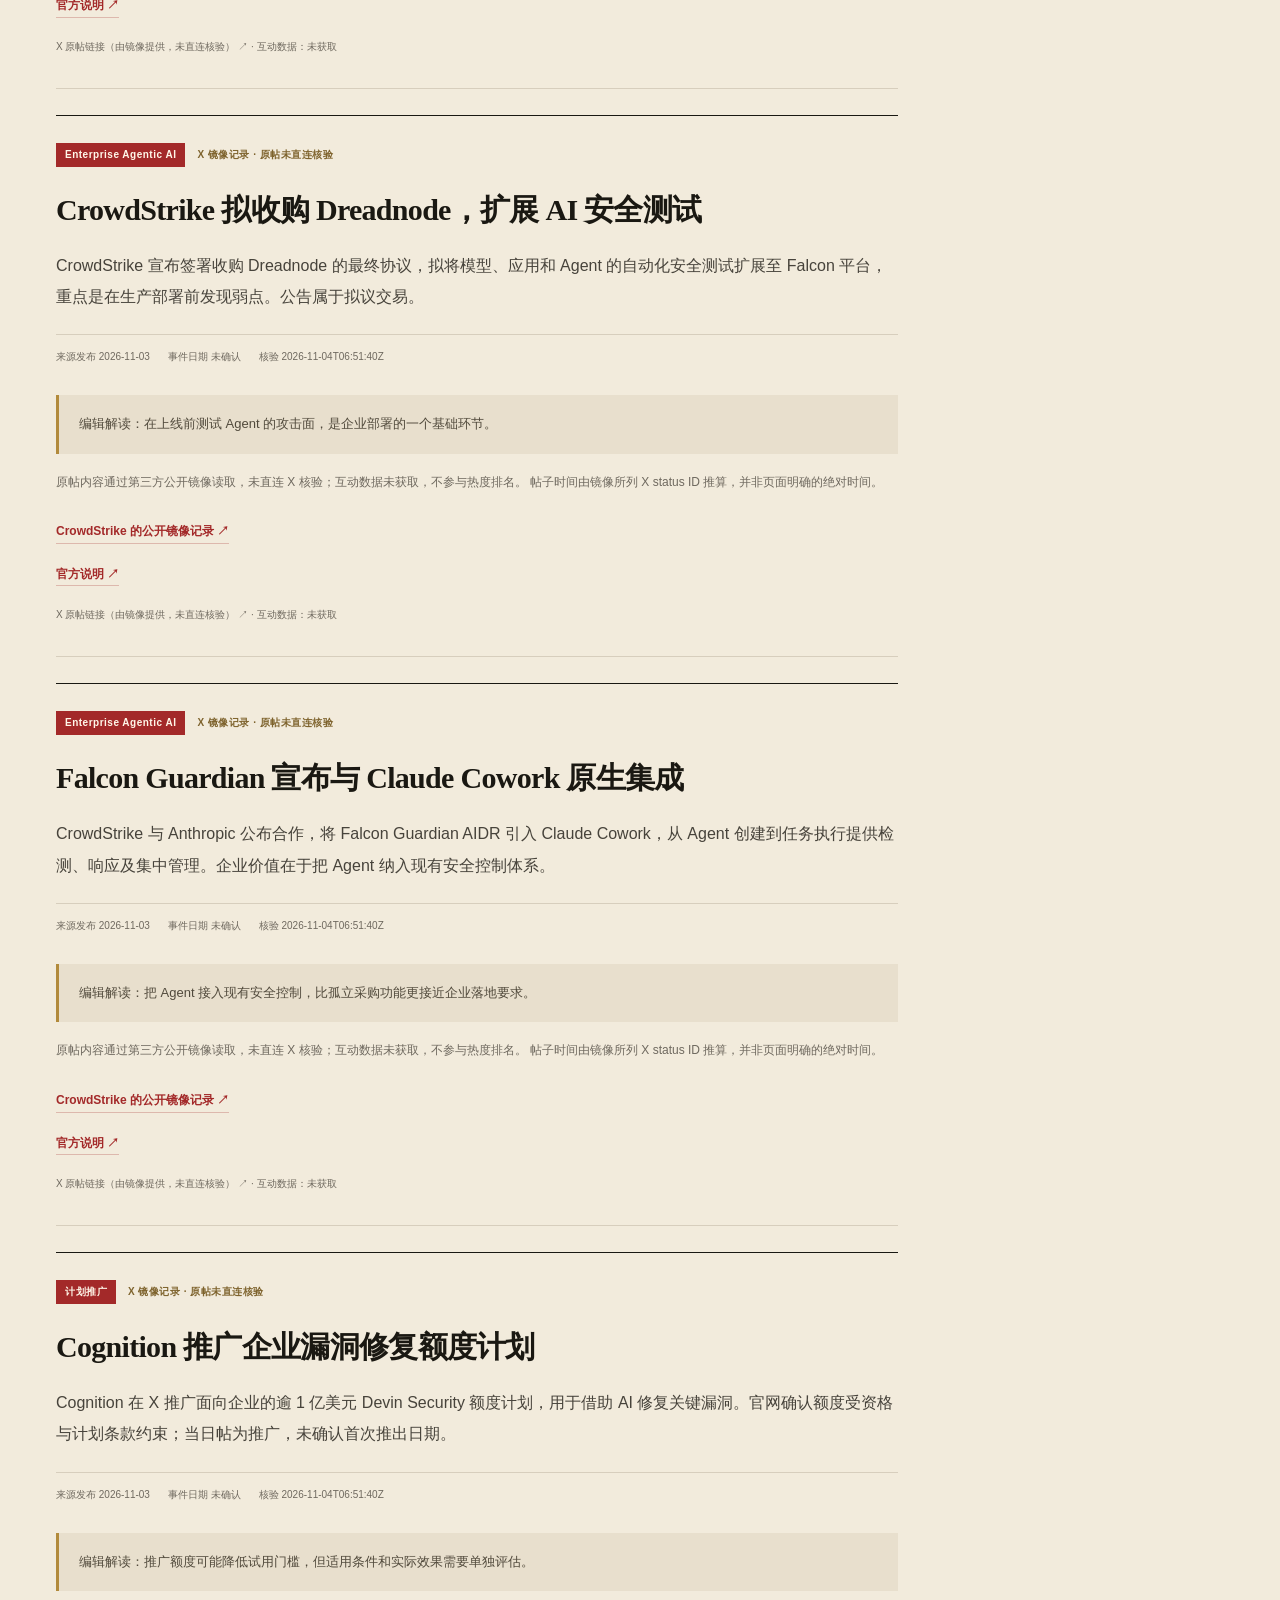
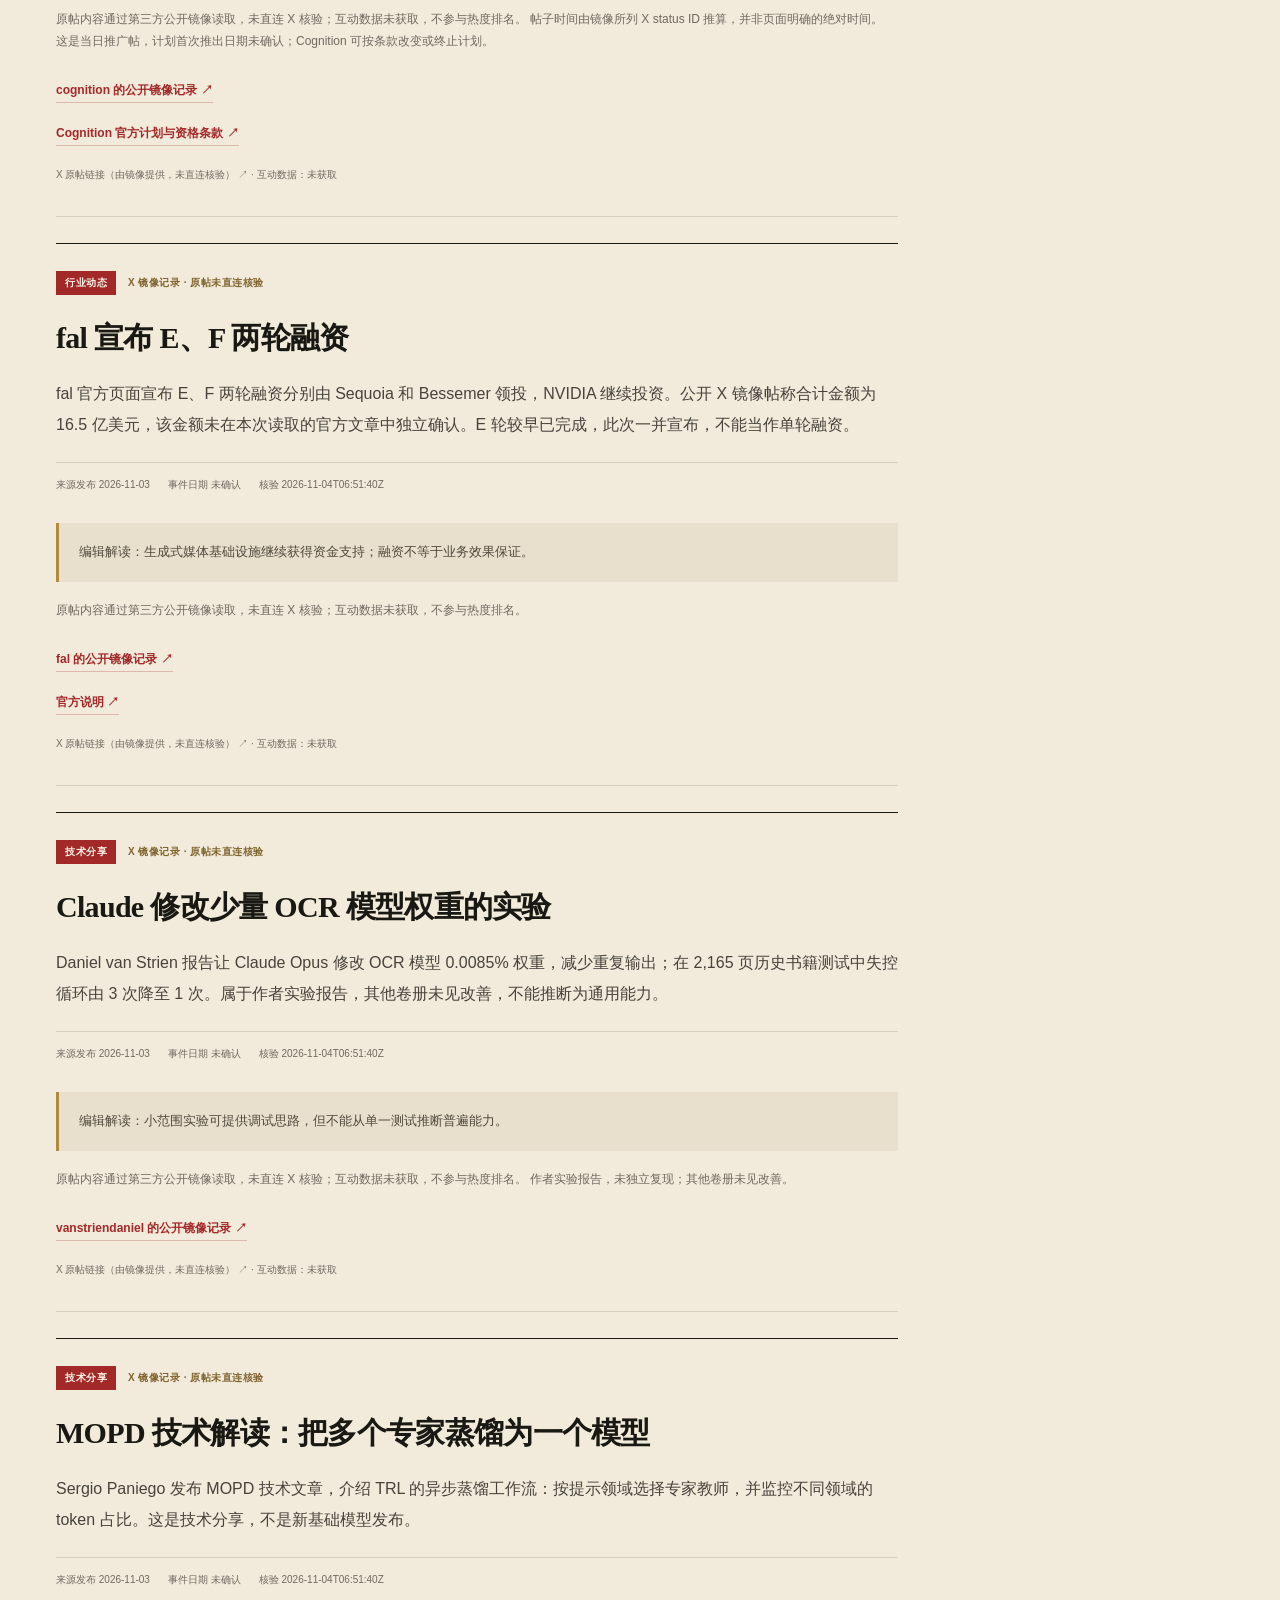
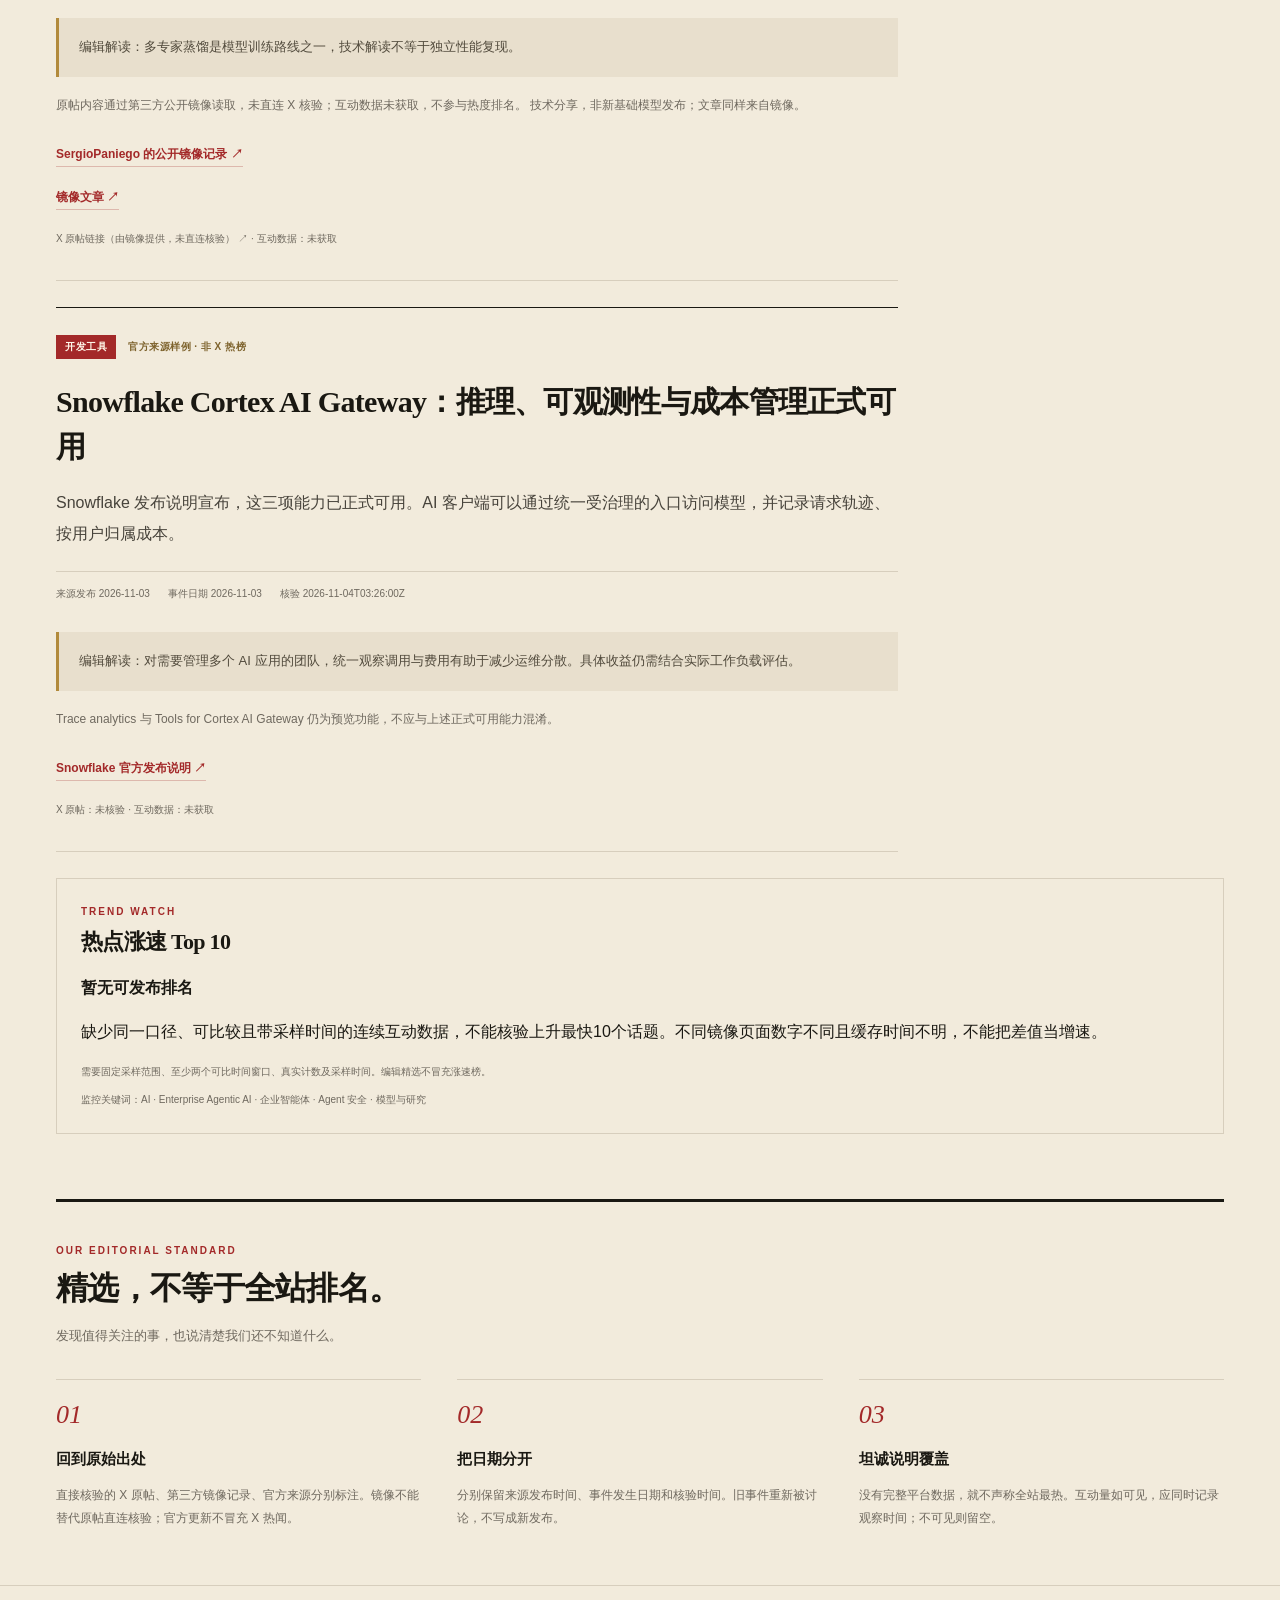
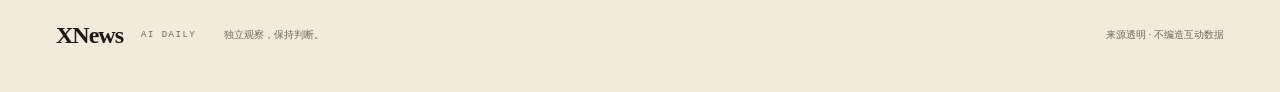
==== commit ee573537: "Publish AI and Enterprise Agentic AI editorial issue with transparent evidence" ====
--- a/index.html
+++ b/index.html
@@ -1,14 +1,15 @@
 <!doctype html>
 <html lang="zh-CN">
-<head><meta charset="utf-8"><meta name="viewport" content="width=device-width, initial-scale=1"><meta name="description" content="XNews 中文 AI 日报原型：保留来源，区分事实与解读。"><meta name="robots" content="noindex,nofollow"><title>XNews · 看见 AI 的下一步</title><link rel="alternate" type="application/rss+xml" title="XNews RSS" href="./feed.xml"><link rel="stylesheet" href="./style.css"><script defer src="./app.js"></script></head>
+<head><meta charset="utf-8"><meta name="viewport" content="width=device-width, initial-scale=1"><meta name="description" content="XNews 中文 AI 编辑简报：保留来源，区分事实与解读。"><title>XNews · 看见 AI 的下一步</title><link rel="alternate" type="application/rss+xml" title="XNews RSS" href="./feed.xml"><link rel="stylesheet" href="./style.css"><script defer src="./app.js"></script></head>
 <body>
 <a class="skip" href="#news">跳到简报</a>
 <header class="site-header wrap"><a class="brand" href="./" aria-label="XNews 首页"><span class="brand-icon">X</span>XNews<span class="brand-sub">AI DAILY</span></a><nav aria-label="主导航"><a href="#news">日报</a><a href="#archive">归档</a><a href="#method">编辑原则</a></nav><a class="rss-nav" href="./feed.xml" aria-label="订阅 XNews RSS">◉ <span>RSS 订阅</span></a></header>
 <main class="wrap">
-<section class="hero"><div class="hero-edition"><span>INDEPENDENT AI BRIEFING</span><span>中文 AI 观察 · 设计预览版</span></div><div class="eyebrow"><span class="dot"></span>SIGNAL OVER NOISE</div><h1>看见 AI 的<span class="hero-line"><em>下一步。</em></span></h1><p>从信息流中寻找信号，回到一手来源确认事实。<br class="desktop-break">给变化一点语境，给判断一个可靠的起点。</p><div class="hero-actions"><a class="hero-link" href="#news">阅读本期 <span aria-hidden="true">→</span></a><a class="hero-secondary" href="#subscribe">用 RSS 订阅 ↗</a></div><div class="hero-mark" aria-hidden="true"><span>𝑿</span><div>FACTS · SOURCES · PERSPECTIVE</div></div></section>
-<section class="notice" aria-label="预览说明"><span class="notice-icon" aria-hidden="true">i</span><div><strong>这是版式与流程样例，尚未开始每日发布。</strong><p>当前使用官方来源演示，未核验近期 X 原帖，也不代表 X 全站热度。定时更新需确认后另行启用。</p></div></section>
-<div class="reading-strip"><span>01 / THE BRIEF</span><span>事实有来源 · 解读有边界</span></div><div class="content-layout"><section id="news" class="news-section"><div class="section-heading"><div><div class="eyebrow">THE DAILY BRIEF</div><h2>本期简报</h2></div><span id="issue-date" class="date-label"></span></div><div class="toolbar"><label class="search"><span aria-hidden="true">⌕</span><input id="search" type="search" placeholder="搜索标题、摘要或主题" aria-label="搜索简报"></label><label class="category-label"><span class="sr-only">主题分类</span><select id="category"><option value="all">全部主题</option><option>开发工具</option><option>模型与研究</option><option>行业动态</option></select></label></div><p id="result-count" class="result-count" role="status" aria-live="polite">正在读取样例…</p><div id="articles"></div><noscript><p class="empty">本预览需要 JavaScript 来读取本地日报数据。内容也可在 data/issues.json 中查看。</p></noscript></section>
-<aside><section class="side-card subscribe" id="subscribe"><div class="eyebrow">YOUR DAILY SIGNAL</div><h2>让信息来找你。</h2><p>在你习惯的阅读器里，订阅 XNews 已发布内容。</p><a class="rss-button" href="./feed.xml">打开 RSS 源 <span aria-hidden="true">↗</span></a><button class="copy-feed" id="copy-feed" type="button">复制订阅地址</button><p id="copy-status" class="muted" role="status" aria-live="polite">兼容 Feedly、Inoreader 等 RSS 阅读器。当前仅含样例，自动更新未启用。</p></section><section class="side-card" id="archive"><div class="eyebrow">THE ARCHIVE</div><h2>按日回看</h2><div id="archive-list"></div><p class="muted">只展示已有期数，不生成空白历史。</p></section><section class="side-card dark"><span class="small-label">READ WITH CONTEXT</span><h2>每条新闻，<br>都留一条回去的路。</h2><p>看原文、看时间、看核验状态。区分发布了什么，以及它可能意味着什么。</p><a href="#method">了解编辑原则 <span aria-hidden="true">↗</span></a></section><section class="coverage"><h3>本期覆盖范围</h3><p id="coverage-text">加载后显示来源范围。</p><div class="coverage-stat"><span>X 原帖已核验</span><strong id="x-count">—</strong></div><div class="coverage-stat"><span>官方来源样例</span><strong id="official-count">—</strong></div></section></aside></div>
-<section id="method" class="method"><div><div class="eyebrow">OUR EDITORIAL STANDARD</div><h2>精选，不等于全站排名。</h2><p>发现值得关注的事，也说清楚我们还不知道什么。</p></div><div class="principles"><article><span>01</span><h3>回到原始出处</h3><p>正式内容应附 X 原帖及可获取的官方说明、论文或代码。只有二手线索时，明确标记未核实。</p></article><article><span>02</span><h3>把日期分开</h3><p>分别保留来源发布时间、事件发生日期和核验时间。旧事件重新被讨论，不写成新发布。</p></article><article><span>03</span><h3>坦诚说明覆盖</h3><p>没有完整平台数据，就不声称全站最热。互动量如可见，应同时记录观察时间；不可见则留空。</p></article></div></section>
-</main><footer class="wrap"><a class="brand" href="./">XNews<span class="brand-sub">AI DAILY</span></a><p>独立观察，保持判断。</p><span>设计预览版 · 未启用自动发布</span></footer>
+<section class="hero"><div class="hero-edition"><span>INDEPENDENT AI BRIEFING</span><span>中文 AI 观察 · 来源透明</span></div><div class="eyebrow"><span class="dot"></span>SIGNAL OVER NOISE</div><h1>看见 AI 的<span class="hero-line"><em>下一步。</em></span></h1><p>从信息流中寻找信号，回到一手来源确认事实。<br class="desktop-break">给变化一点语境，给判断一个可靠的起点。</p><div class="hero-actions"><a class="hero-link" href="#news">阅读本期 <span aria-hidden="true">→</span></a><a class="hero-secondary" href="#subscribe">用 RSS 订阅 ↗</a></div><div class="hero-mark" aria-hidden="true"><span>𝑿</span><div>FACTS · SOURCES · PERSPECTIVE</div></div></section>
+<section class="notice" aria-label="来源说明"><span class="notice-icon" aria-hidden="true">i</span><div><strong>编辑精选，不是 X 全站热榜。</strong><p>逐条区分直接核验的 X 原帖、第三方镜像线索和官方来源。缺少真实互动与连续观测时，不计算热度或涨速。</p></div></section>
+<div class="reading-strip"><span>01 / THE BRIEF</span><span>事实有来源 · 解读有边界</span></div><div class="content-layout"><section id="news" class="news-section"><div class="section-heading"><div><div class="eyebrow">THE DAILY BRIEF</div><h2>本期简报</h2></div><span id="issue-date" class="date-label"></span></div><div class="toolbar"><label class="search"><span aria-hidden="true">⌕</span><input id="search" type="search" placeholder="搜索标题、摘要或主题" aria-label="搜索简报"></label><label class="category-label"><span class="sr-only">主题分类</span><select id="category"><option value="all">全部主题</option><option>开发工具</option><option>模型与研究</option><option>行业动态</option></select></label></div><p id="result-count" class="result-count" role="status" aria-live="polite">正在读取本期…</p><div id="articles"></div><noscript><p class="empty">本站需要 JavaScript 来读取本地日报数据。内容也可在 data/issues.json 中查看。</p></noscript></section>
+<aside><section class="side-card subscribe" id="subscribe"><div class="eyebrow">YOUR DAILY SIGNAL</div><h2>让信息来找你。</h2><p>在你习惯的阅读器里，订阅 XNews 已发布内容。</p><a class="rss-button" href="./feed.xml">打开 RSS 源 <span aria-hidden="true">↗</span></a><button class="copy-feed" id="copy-feed" type="button">复制订阅地址</button><p id="copy-status" class="muted" role="status" aria-live="polite">兼容 Feedly、Inoreader 等 RSS 阅读器。收录已发布内容，网站与 RSS 使用同一份数据。</p></section><section class="side-card" id="archive"><div class="eyebrow">THE ARCHIVE</div><h2>按日回看</h2><div id="archive-list"></div><p class="muted">只展示已有期数，不生成空白历史。</p></section><section class="side-card dark"><span class="small-label">READ WITH CONTEXT</span><h2>每条新闻，<br>都留一条回去的路。</h2><p>看原文、看时间、看核验状态。区分发布了什么，以及它可能意味着什么。</p><a href="#method">了解编辑原则 <span aria-hidden="true">↗</span></a></section><section class="coverage"><h3>本期覆盖范围</h3><p id="coverage-text">加载后显示来源范围。</p><div class="coverage-stat"><span>X 原帖已核验</span><strong id="x-count">—</strong></div><div class="coverage-stat"><span>官方来源</span><strong id="official-count">—</strong></div><div class="coverage-stat"><span>X 镜像线索</span><strong id="mirror-count">—</strong></div></section></aside></div>
+<section class="side-card trends" id="trends"><div class="eyebrow">TREND WATCH</div><h2>热点涨速 Top 10</h2><p><strong>暂无可发布排名</strong></p><p id="trends-status">尚无可比时间窗口的真实观测，暂不发布涨速排名。</p><p class="muted">需要固定采样范围、至少两个可比时间窗口、真实计数及采样时间。编辑精选不冒充涨速榜。</p><p class="muted">监控关键词：<span id="keywords">AI · Enterprise Agentic AI</span></p></section>
+<section id="method" class="method"><div><div class="eyebrow">OUR EDITORIAL STANDARD</div><h2>精选，不等于全站排名。</h2><p>发现值得关注的事，也说清楚我们还不知道什么。</p></div><div class="principles"><article><span>01</span><h3>回到原始出处</h3><p>直接核验的 X 原帖、第三方镜像记录、官方来源分别标注。镜像不能替代原帖直连核验；官方更新不冒充 X 热闻。</p></article><article><span>02</span><h3>把日期分开</h3><p>分别保留来源发布时间、事件发生日期和核验时间。旧事件重新被讨论，不写成新发布。</p></article><article><span>03</span><h3>坦诚说明覆盖</h3><p>没有完整平台数据，就不声称全站最热。互动量如可见，应同时记录观察时间；不可见则留空。</p></article></div></section>
+</main><footer class="wrap"><a class="brand" href="./">XNews<span class="brand-sub">AI DAILY</span></a><p>独立观察，保持判断。</p><span>来源透明 · 不编造互动数据</span></footer>
 </body></html>
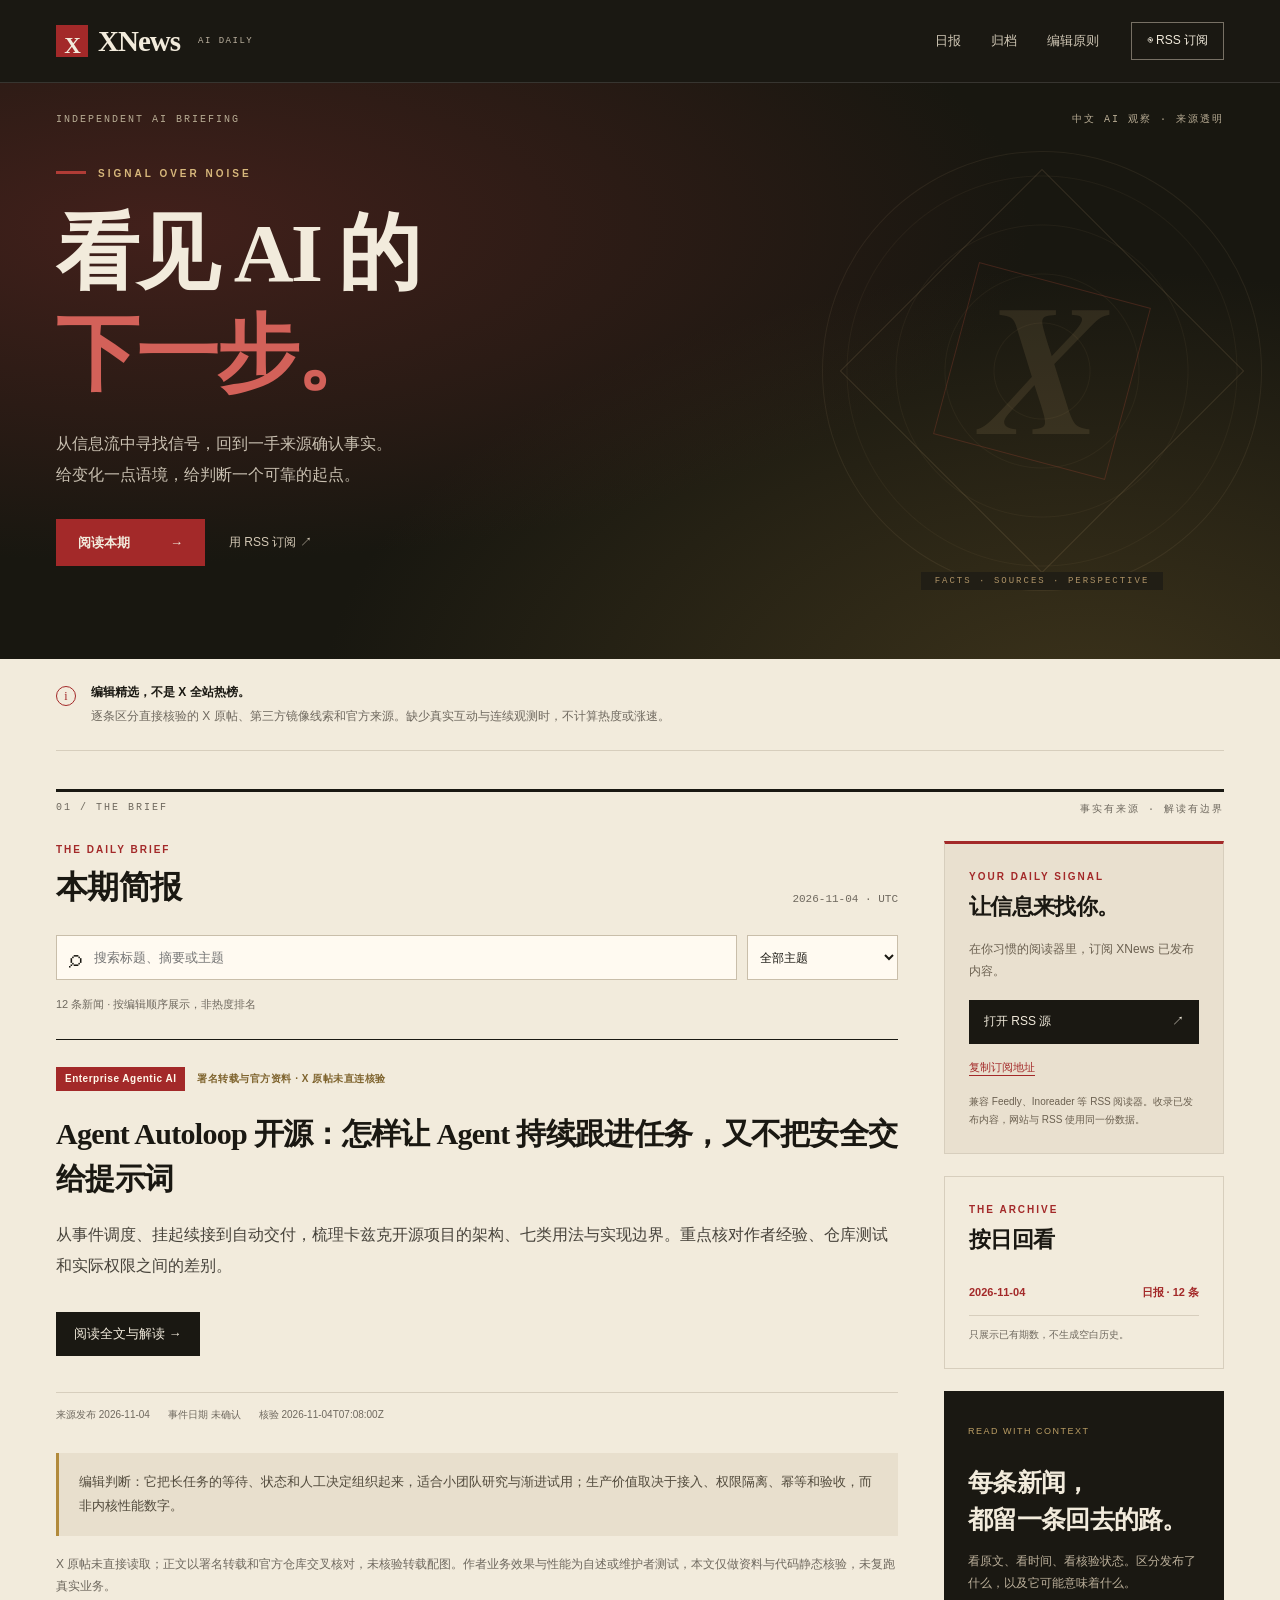
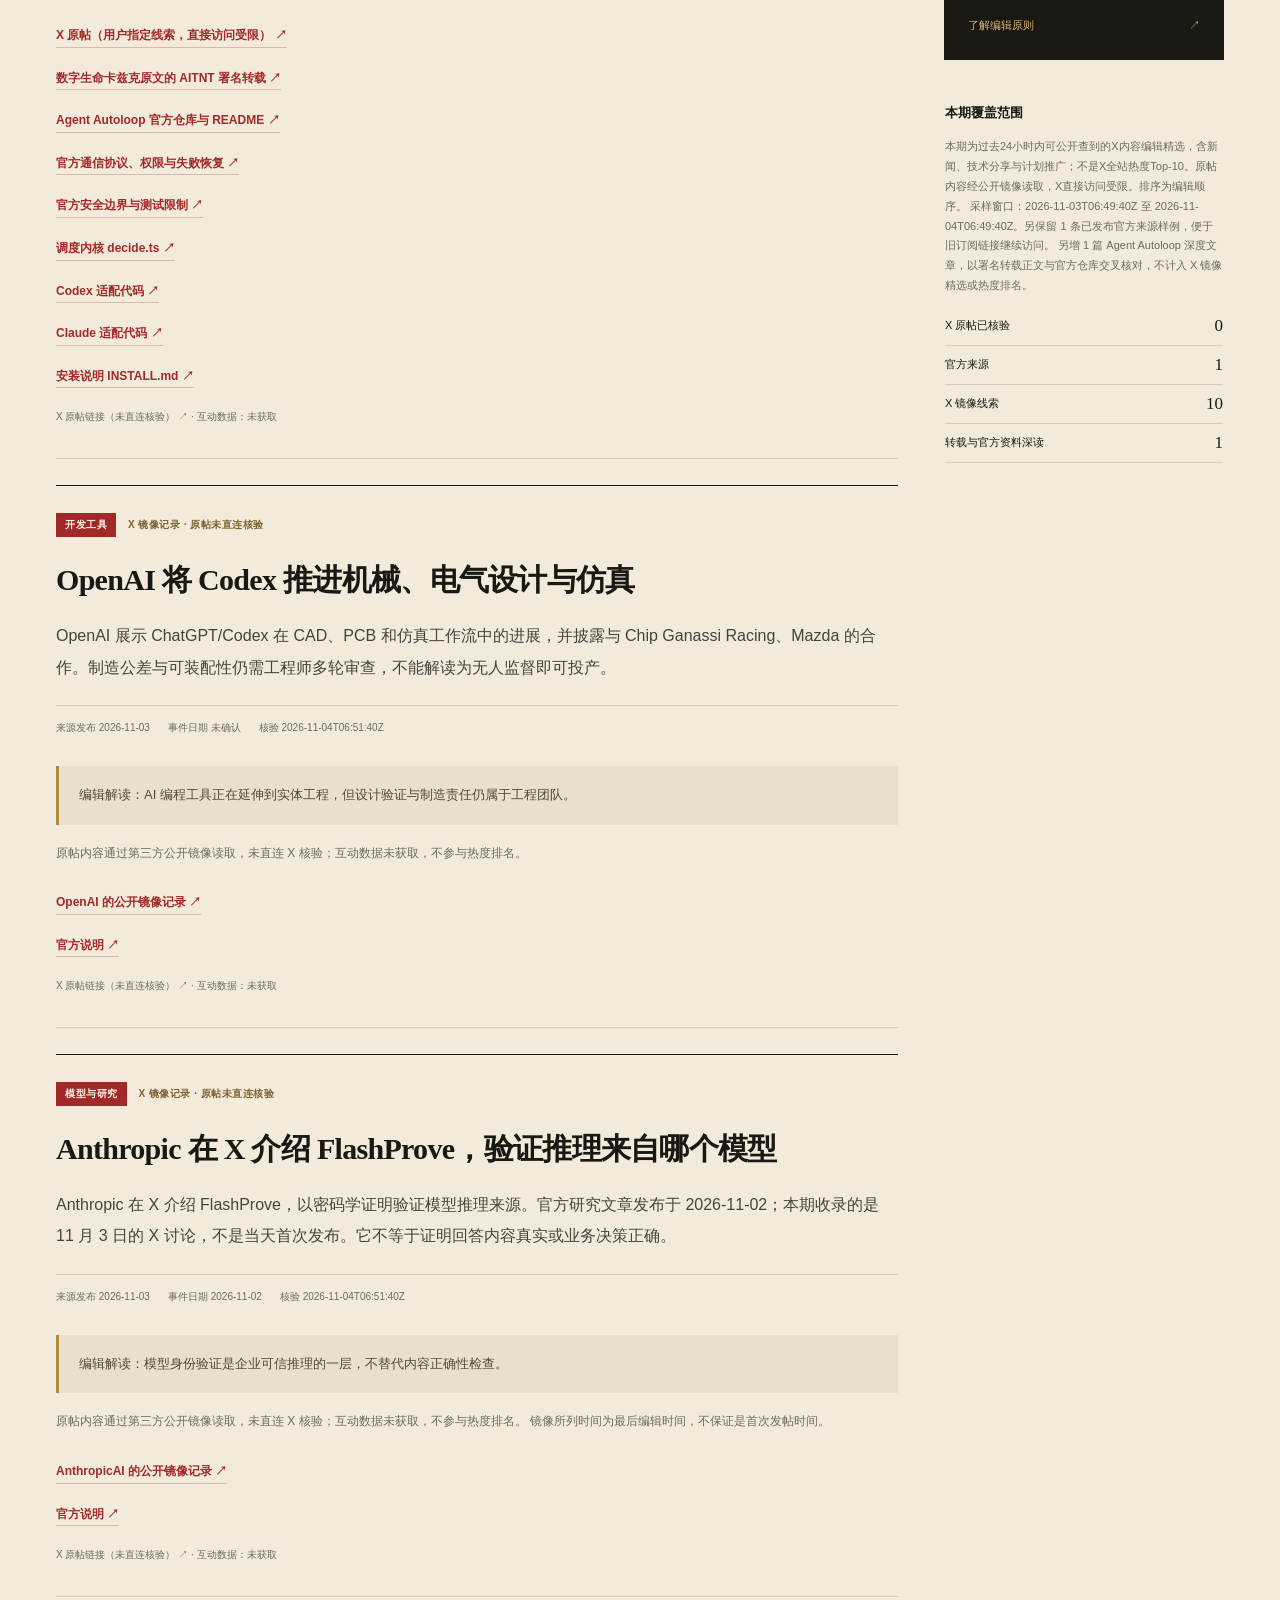
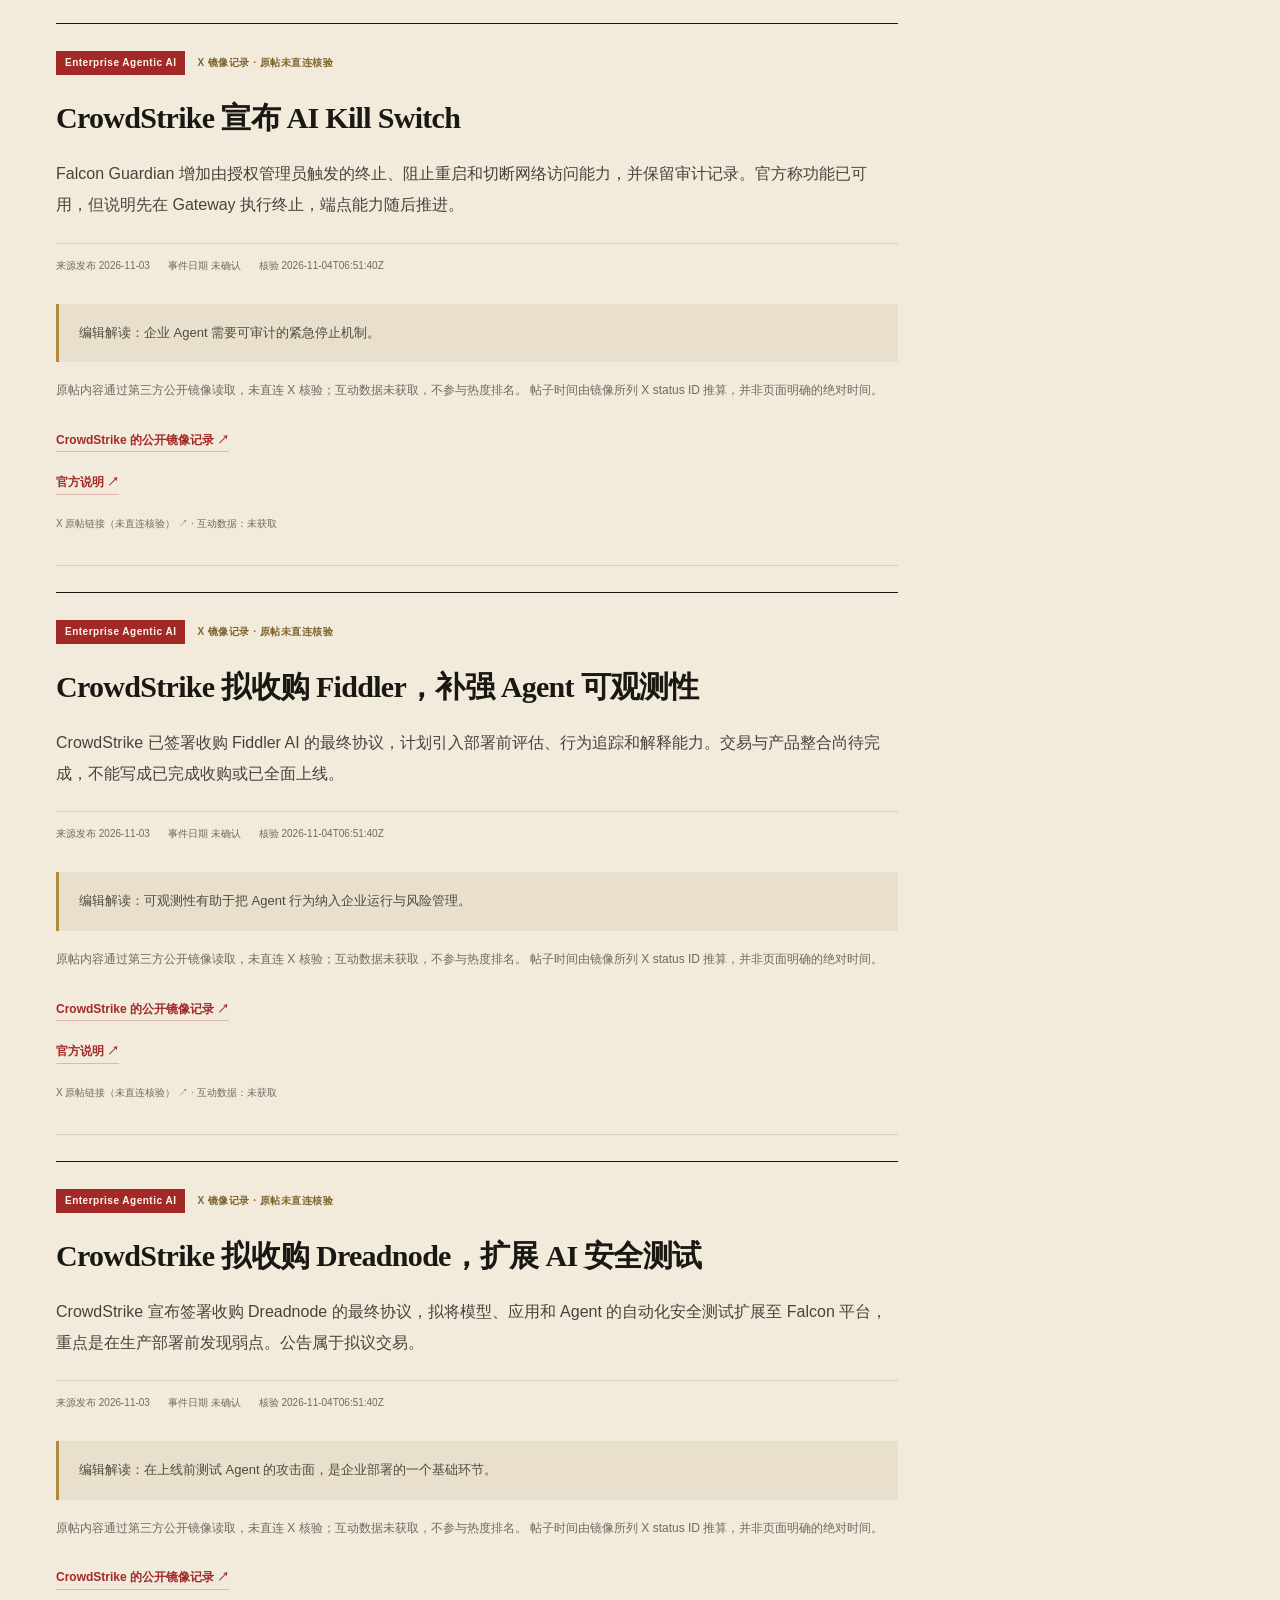
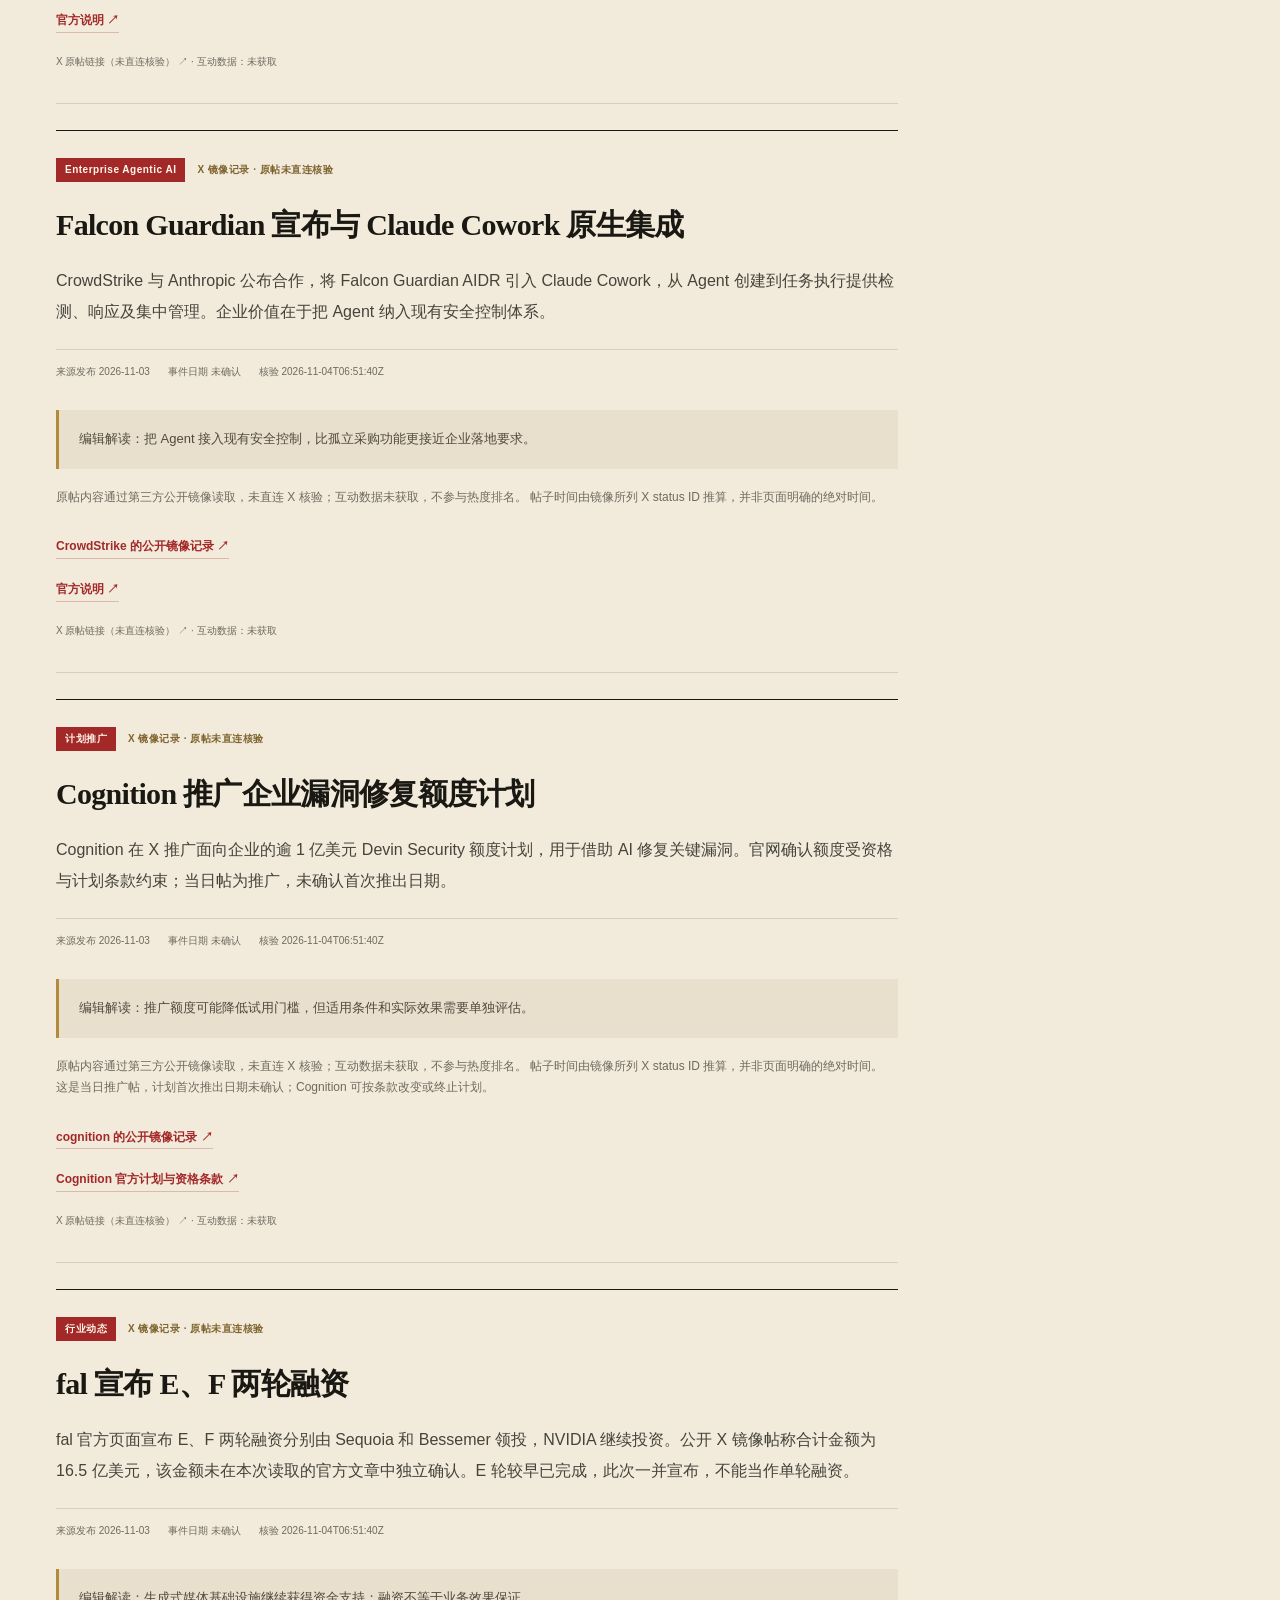
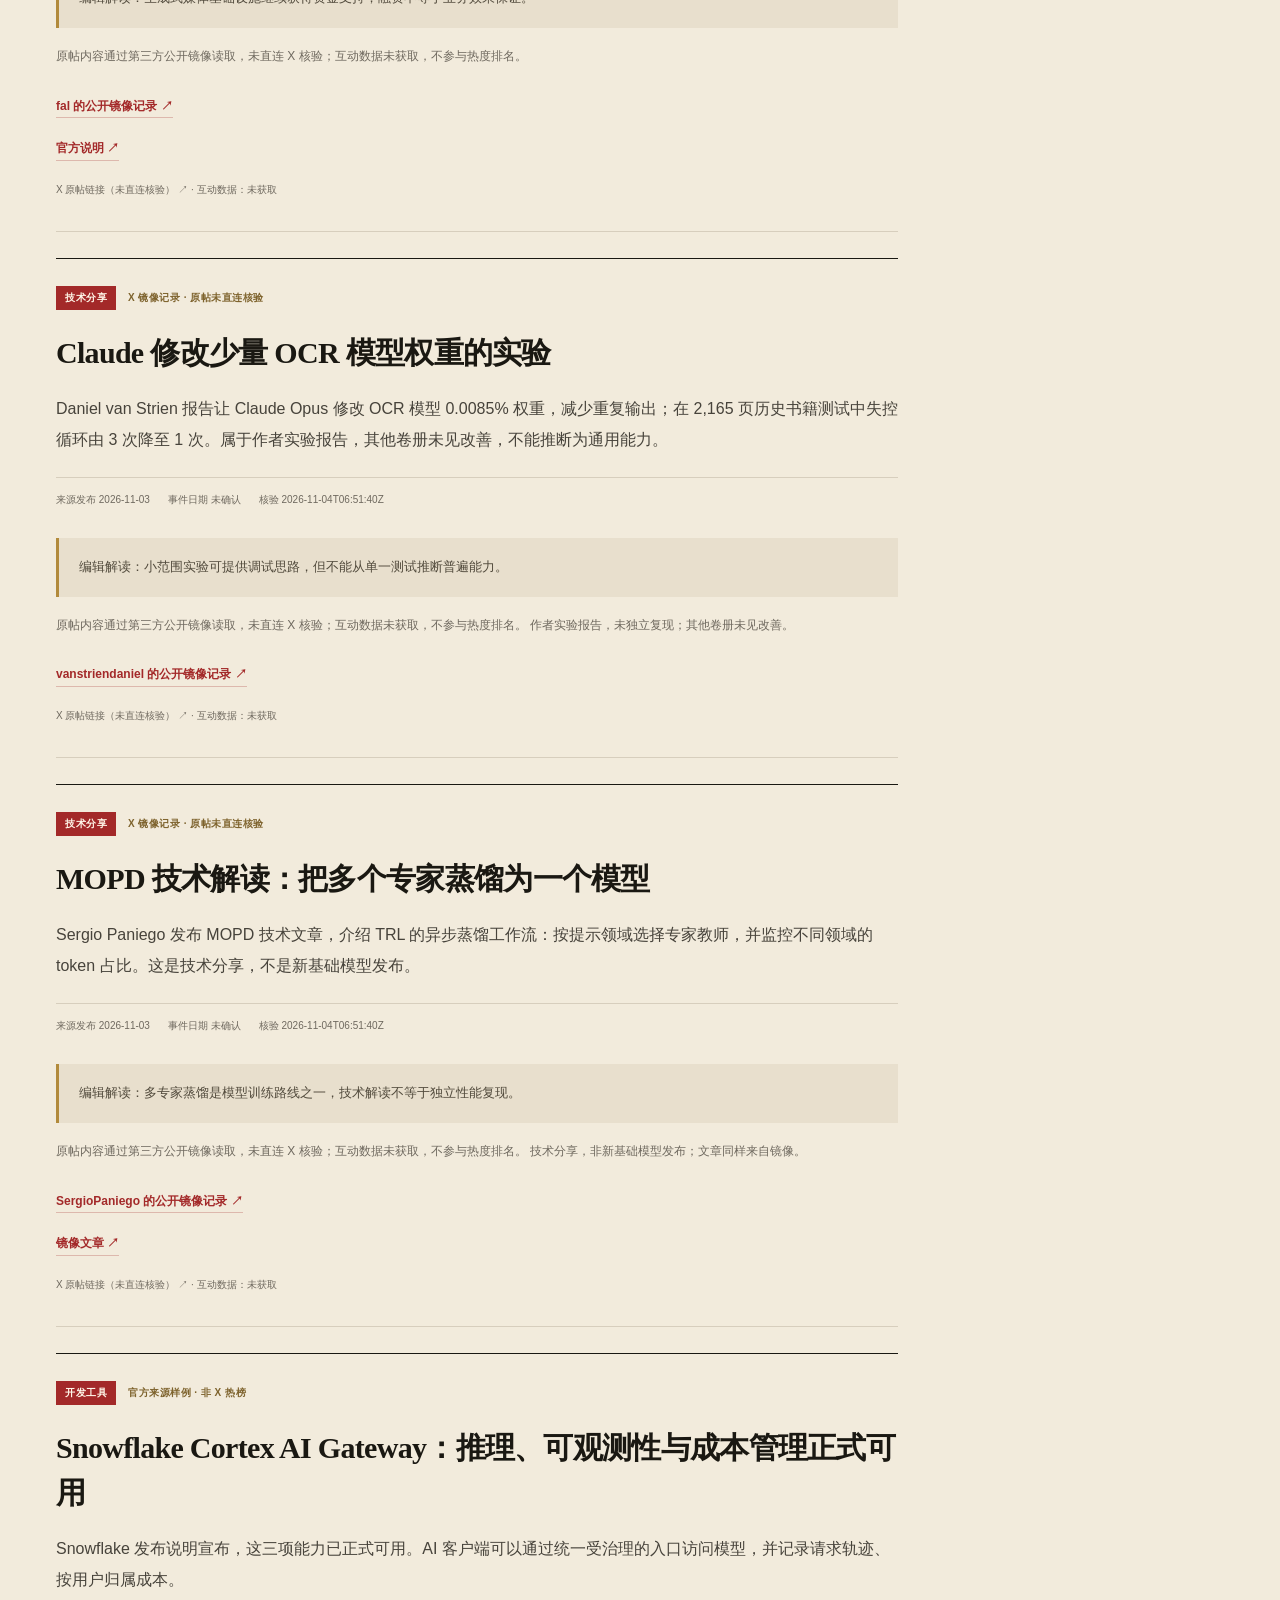
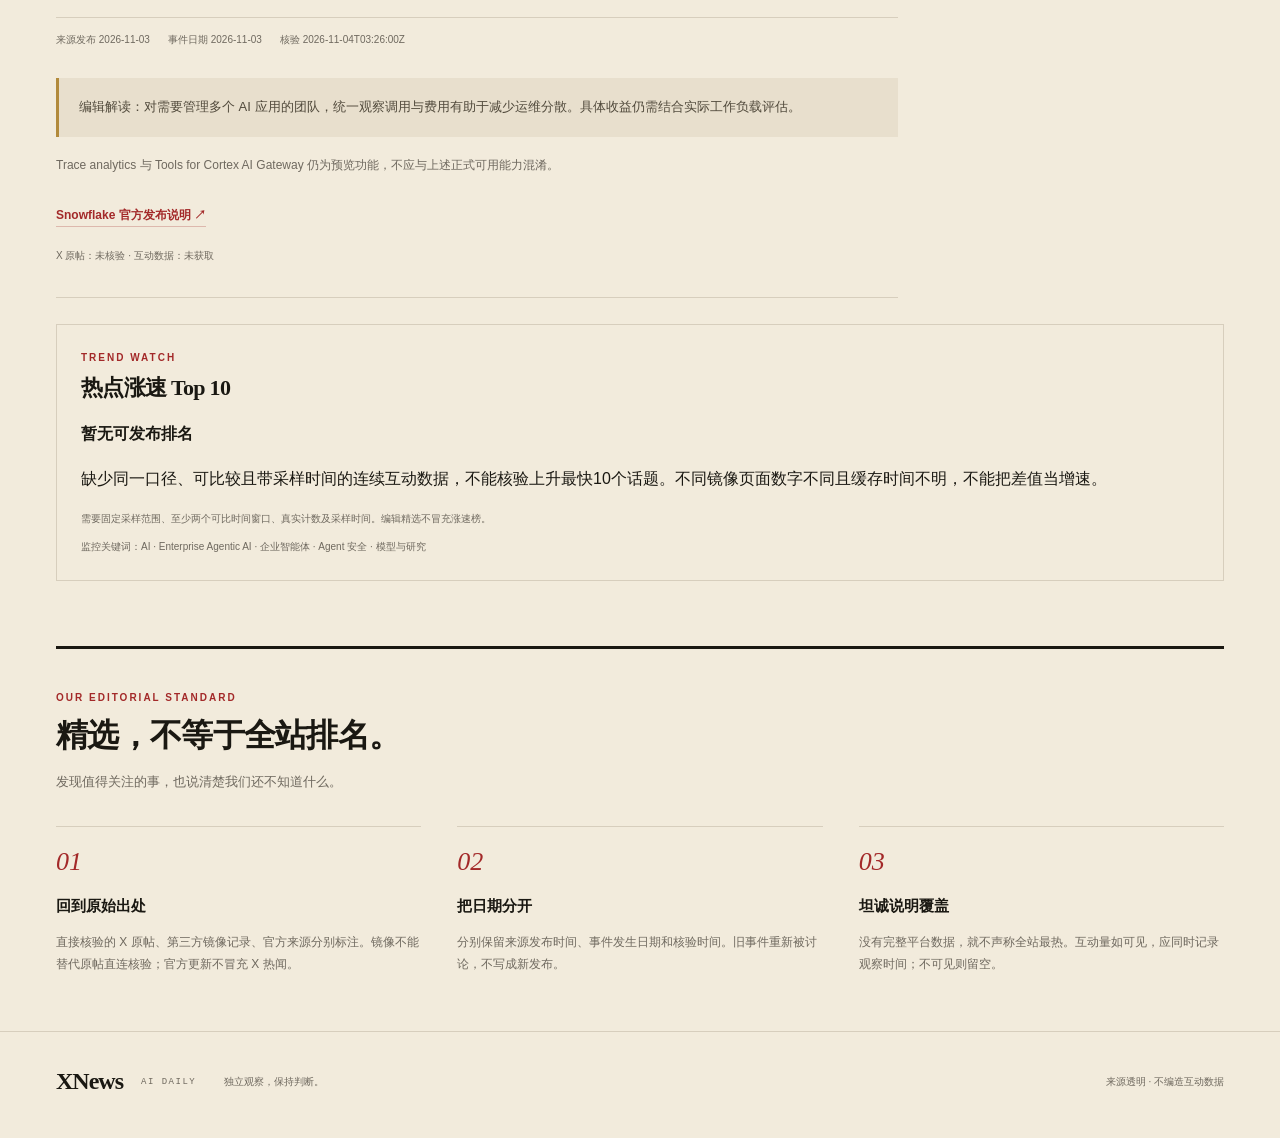
==== commit 0228fe79: "Publish Agent Autoloop deep analysis with static articles and full RSS" ====
--- a/index.html
+++ b/index.html
@@ -1,6 +1,6 @@
 <!doctype html>
 <html lang="zh-CN">
-<head><meta charset="utf-8"><meta name="viewport" content="width=device-width, initial-scale=1"><meta name="description" content="XNews 中文 AI 编辑简报：保留来源，区分事实与解读。"><title>XNews · 看见 AI 的下一步</title><link rel="alternate" type="application/rss+xml" title="XNews RSS" href="./feed.xml"><link rel="stylesheet" href="./style.css"><script defer src="./app.js"></script></head>
+<head><meta charset="utf-8"><meta name="viewport" content="width=device-width, initial-scale=1"><meta name="description" content="XNews 中文 AI 编辑简报：保留来源，区分事实与解读。"><title>XNews · 看见 AI 的下一步</title><link rel="alternate" type="application/rss+xml" title="XNews RSS" href="./feed.xml"><link rel="stylesheet" href="./style.css"><link rel="stylesheet" href="./article.css"><script defer src="./app.js"></script></head>
 <body>
 <a class="skip" href="#news">跳到简报</a>
 <header class="site-header wrap"><a class="brand" href="./" aria-label="XNews 首页"><span class="brand-icon">X</span>XNews<span class="brand-sub">AI DAILY</span></a><nav aria-label="主导航"><a href="#news">日报</a><a href="#archive">归档</a><a href="#method">编辑原则</a></nav><a class="rss-nav" href="./feed.xml" aria-label="订阅 XNews RSS">◉ <span>RSS 订阅</span></a></header>
@@ -8,7 +8,7 @@
 <section class="hero"><div class="hero-edition"><span>INDEPENDENT AI BRIEFING</span><span>中文 AI 观察 · 来源透明</span></div><div class="eyebrow"><span class="dot"></span>SIGNAL OVER NOISE</div><h1>看见 AI 的<span class="hero-line"><em>下一步。</em></span></h1><p>从信息流中寻找信号，回到一手来源确认事实。<br class="desktop-break">给变化一点语境，给判断一个可靠的起点。</p><div class="hero-actions"><a class="hero-link" href="#news">阅读本期 <span aria-hidden="true">→</span></a><a class="hero-secondary" href="#subscribe">用 RSS 订阅 ↗</a></div><div class="hero-mark" aria-hidden="true"><span>𝑿</span><div>FACTS · SOURCES · PERSPECTIVE</div></div></section>
 <section class="notice" aria-label="来源说明"><span class="notice-icon" aria-hidden="true">i</span><div><strong>编辑精选，不是 X 全站热榜。</strong><p>逐条区分直接核验的 X 原帖、第三方镜像线索和官方来源。缺少真实互动与连续观测时，不计算热度或涨速。</p></div></section>
 <div class="reading-strip"><span>01 / THE BRIEF</span><span>事实有来源 · 解读有边界</span></div><div class="content-layout"><section id="news" class="news-section"><div class="section-heading"><div><div class="eyebrow">THE DAILY BRIEF</div><h2>本期简报</h2></div><span id="issue-date" class="date-label"></span></div><div class="toolbar"><label class="search"><span aria-hidden="true">⌕</span><input id="search" type="search" placeholder="搜索标题、摘要或主题" aria-label="搜索简报"></label><label class="category-label"><span class="sr-only">主题分类</span><select id="category"><option value="all">全部主题</option><option>开发工具</option><option>模型与研究</option><option>行业动态</option></select></label></div><p id="result-count" class="result-count" role="status" aria-live="polite">正在读取本期…</p><div id="articles"></div><noscript><p class="empty">本站需要 JavaScript 来读取本地日报数据。内容也可在 data/issues.json 中查看。</p></noscript></section>
-<aside><section class="side-card subscribe" id="subscribe"><div class="eyebrow">YOUR DAILY SIGNAL</div><h2>让信息来找你。</h2><p>在你习惯的阅读器里，订阅 XNews 已发布内容。</p><a class="rss-button" href="./feed.xml">打开 RSS 源 <span aria-hidden="true">↗</span></a><button class="copy-feed" id="copy-feed" type="button">复制订阅地址</button><p id="copy-status" class="muted" role="status" aria-live="polite">兼容 Feedly、Inoreader 等 RSS 阅读器。收录已发布内容，网站与 RSS 使用同一份数据。</p></section><section class="side-card" id="archive"><div class="eyebrow">THE ARCHIVE</div><h2>按日回看</h2><div id="archive-list"></div><p class="muted">只展示已有期数，不生成空白历史。</p></section><section class="side-card dark"><span class="small-label">READ WITH CONTEXT</span><h2>每条新闻，<br>都留一条回去的路。</h2><p>看原文、看时间、看核验状态。区分发布了什么，以及它可能意味着什么。</p><a href="#method">了解编辑原则 <span aria-hidden="true">↗</span></a></section><section class="coverage"><h3>本期覆盖范围</h3><p id="coverage-text">加载后显示来源范围。</p><div class="coverage-stat"><span>X 原帖已核验</span><strong id="x-count">—</strong></div><div class="coverage-stat"><span>官方来源</span><strong id="official-count">—</strong></div><div class="coverage-stat"><span>X 镜像线索</span><strong id="mirror-count">—</strong></div></section></aside></div>
+<aside><section class="side-card subscribe" id="subscribe"><div class="eyebrow">YOUR DAILY SIGNAL</div><h2>让信息来找你。</h2><p>在你习惯的阅读器里，订阅 XNews 已发布内容。</p><a class="rss-button" href="./feed.xml">打开 RSS 源 <span aria-hidden="true">↗</span></a><button class="copy-feed" id="copy-feed" type="button">复制订阅地址</button><p id="copy-status" class="muted" role="status" aria-live="polite">兼容 Feedly、Inoreader 等 RSS 阅读器。收录已发布内容，网站与 RSS 使用同一份数据。</p></section><section class="side-card" id="archive"><div class="eyebrow">THE ARCHIVE</div><h2>按日回看</h2><div id="archive-list"></div><p class="muted">只展示已有期数，不生成空白历史。</p></section><section class="side-card dark"><span class="small-label">READ WITH CONTEXT</span><h2>每条新闻，<br>都留一条回去的路。</h2><p>看原文、看时间、看核验状态。区分发布了什么，以及它可能意味着什么。</p><a href="#method">了解编辑原则 <span aria-hidden="true">↗</span></a></section><section class="coverage"><h3>本期覆盖范围</h3><p id="coverage-text">加载后显示来源范围。</p><div class="coverage-stat"><span>X 原帖已核验</span><strong id="x-count">—</strong></div><div class="coverage-stat"><span>官方来源</span><strong id="official-count">—</strong></div><div class="coverage-stat"><span>X 镜像线索</span><strong id="mirror-count">—</strong></div><div class="coverage-stat"><span>转载与官方资料深读</span><strong id="syndicated-count">—</strong></div></section></aside></div>
 <section class="side-card trends" id="trends"><div class="eyebrow">TREND WATCH</div><h2>热点涨速 Top 10</h2><p><strong>暂无可发布排名</strong></p><p id="trends-status">尚无可比时间窗口的真实观测，暂不发布涨速排名。</p><p class="muted">需要固定采样范围、至少两个可比时间窗口、真实计数及采样时间。编辑精选不冒充涨速榜。</p><p class="muted">监控关键词：<span id="keywords">AI · Enterprise Agentic AI</span></p></section>
 <section id="method" class="method"><div><div class="eyebrow">OUR EDITORIAL STANDARD</div><h2>精选，不等于全站排名。</h2><p>发现值得关注的事，也说清楚我们还不知道什么。</p></div><div class="principles"><article><span>01</span><h3>回到原始出处</h3><p>直接核验的 X 原帖、第三方镜像记录、官方来源分别标注。镜像不能替代原帖直连核验；官方更新不冒充 X 热闻。</p></article><article><span>02</span><h3>把日期分开</h3><p>分别保留来源发布时间、事件发生日期和核验时间。旧事件重新被讨论，不写成新发布。</p></article><article><span>03</span><h3>坦诚说明覆盖</h3><p>没有完整平台数据，就不声称全站最热。互动量如可见，应同时记录观察时间；不可见则留空。</p></article></div></section>
 </main><footer class="wrap"><a class="brand" href="./">XNews<span class="brand-sub">AI DAILY</span></a><p>独立观察，保持判断。</p><span>来源透明 · 不编造互动数据</span></footer>
--- a/article.css
+++ b/article.css
@@ -0,0 +1 @@
+.article-wrap{max-width:860px;margin:auto;padding:64px 42px 72px}.article-header{border-bottom:1px solid var(--line);padding-bottom:32px}.article-category{font-size:13px;color:var(--red);margin:26px 0 12px}.article-header h1{font-family:var(--serif);font-size:clamp(32px,4.8vw,52px);line-height:1.35;letter-spacing:-1px;margin:14px 0 24px;overflow-wrap:anywhere}.article-deck{font-size:19px;line-height:1.85;color:#514a3c}.article-meta{font-size:12px;color:var(--muted);margin-top:24px}.article-disclosure{font-size:13px;background:#e8dfcd;border-left:3px solid var(--gold);padding:16px 20px;line-height:1.8}.article-toc{padding:24px 0;border-bottom:1px solid var(--line);font-size:14px}.article-toc ol{columns:2;padding-left:22px;margin-bottom:0}.article-toc li{break-inside:avoid;margin-bottom:8px;padding-right:12px}.article-body{font-size:18px;line-height:1.95;overflow-wrap:anywhere}.article-body section{scroll-margin-top:25px;margin-top:48px}.article-body h2{font-size:27px;line-height:1.5;margin-bottom:20px}.article-body p{margin:0 0 23px}.article-sources{border-top:2px solid var(--ink);margin-top:50px;padding-top:24px;font-size:14px;overflow-wrap:anywhere}.article-sources h2{font-size:24px}.article-sources li{margin:10px 0}.article-sources a,.article-toc a{color:var(--red);text-decoration:underline;text-underline-offset:4px}.article-end{display:flex;justify-content:space-between;gap:20px;border-top:1px solid var(--line);margin-top:32px;padding-top:24px;font-size:14px}.read-article{display:inline-flex;padding:10px 18px;margin:14px 0;background:var(--ink);color:var(--paper);font-size:13px;min-height:44px;align-items:center}@media(max-width:600px){.article-wrap{padding:34px 22px 48px}.article-header h1{font-size:34px}.article-deck{font-size:17px}.article-body{font-size:17px;line-height:1.95}.article-body h2{font-size:25px}.article-body section{margin-top:36px}.article-toc ol{columns:1}.article-meta{line-height:1.8}.article-disclosure{padding:14px}.article-page .site-header{gap:12px}.article-page .site-header nav{font-size:12px}.article-end{flex-wrap:wrap}}@media print{.site-header,.article-toc,.article-end,.skip{display:none}.article-wrap{max-width:none;padding:0}.article-body{font-size:12pt}.article-header h1{font-size:26pt}body{background:white;color:black}.article-body h2{break-after:avoid}.article-sources a{color:black}}
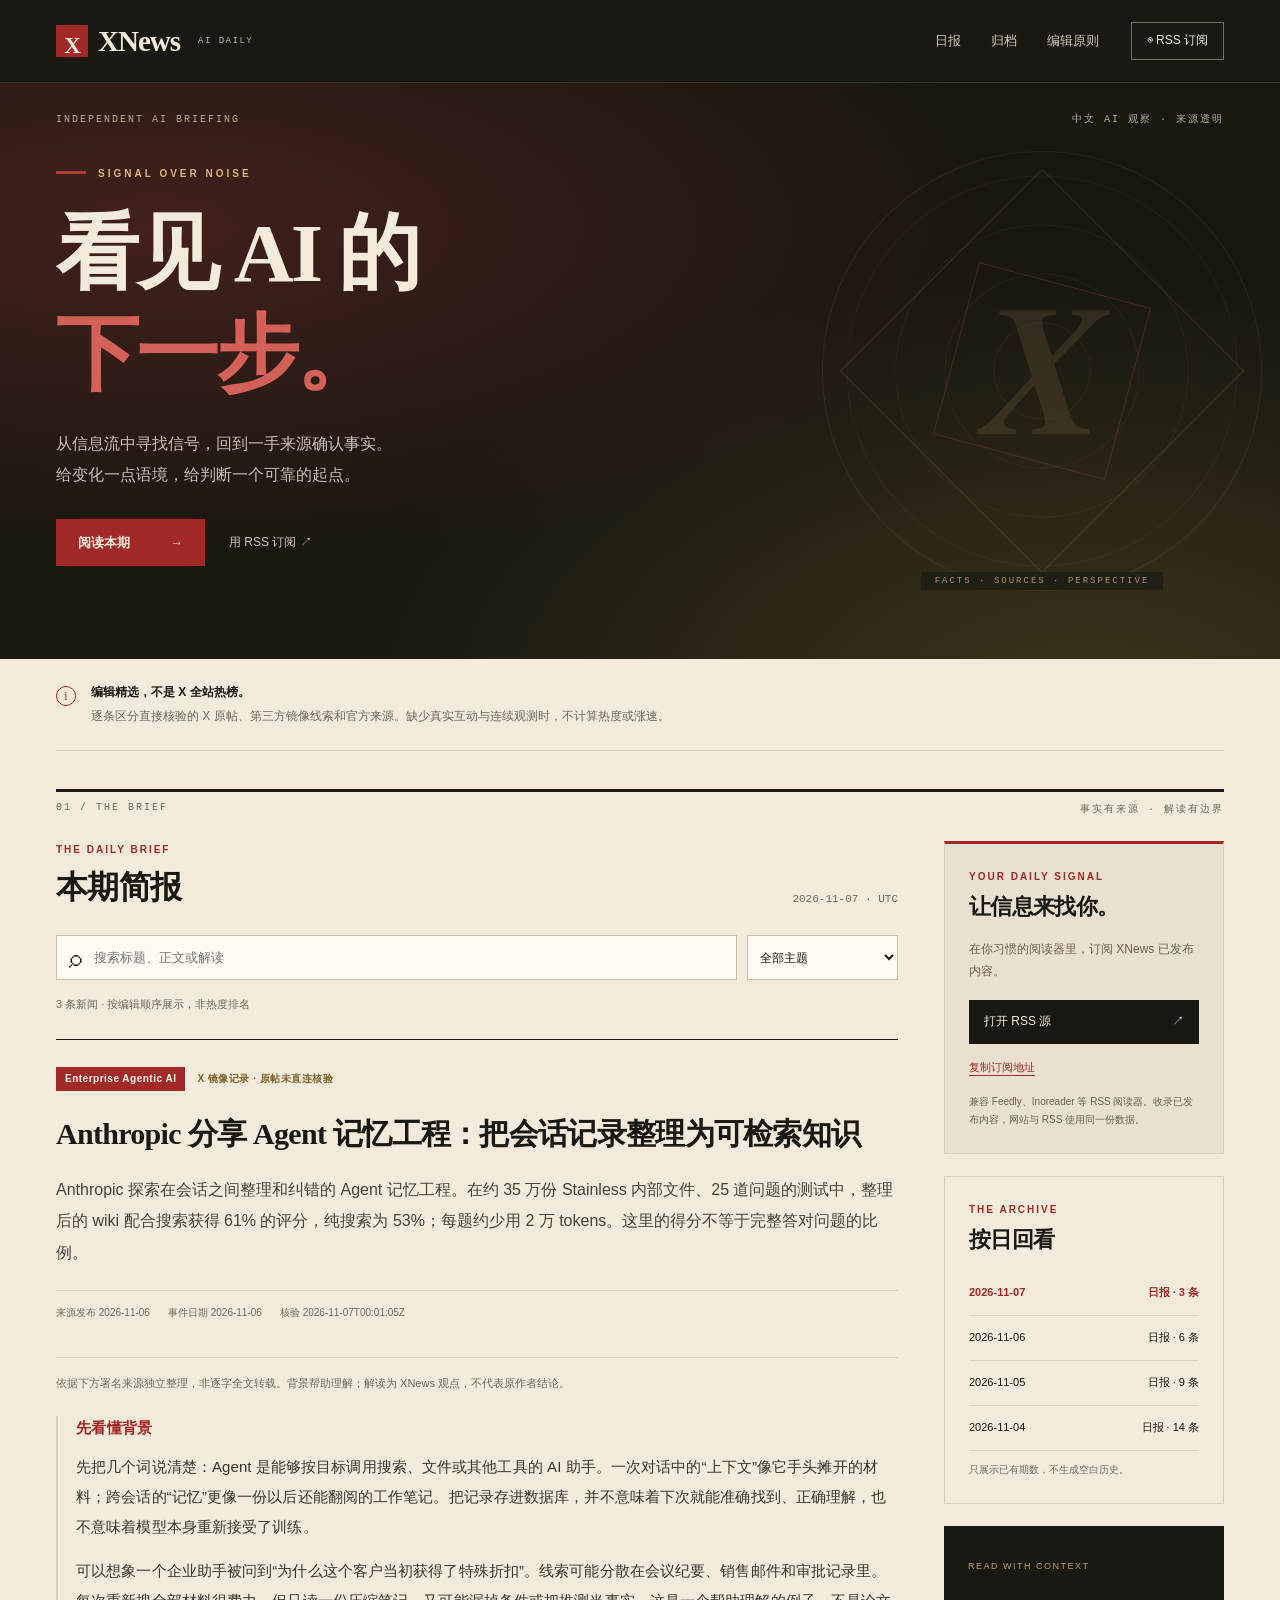
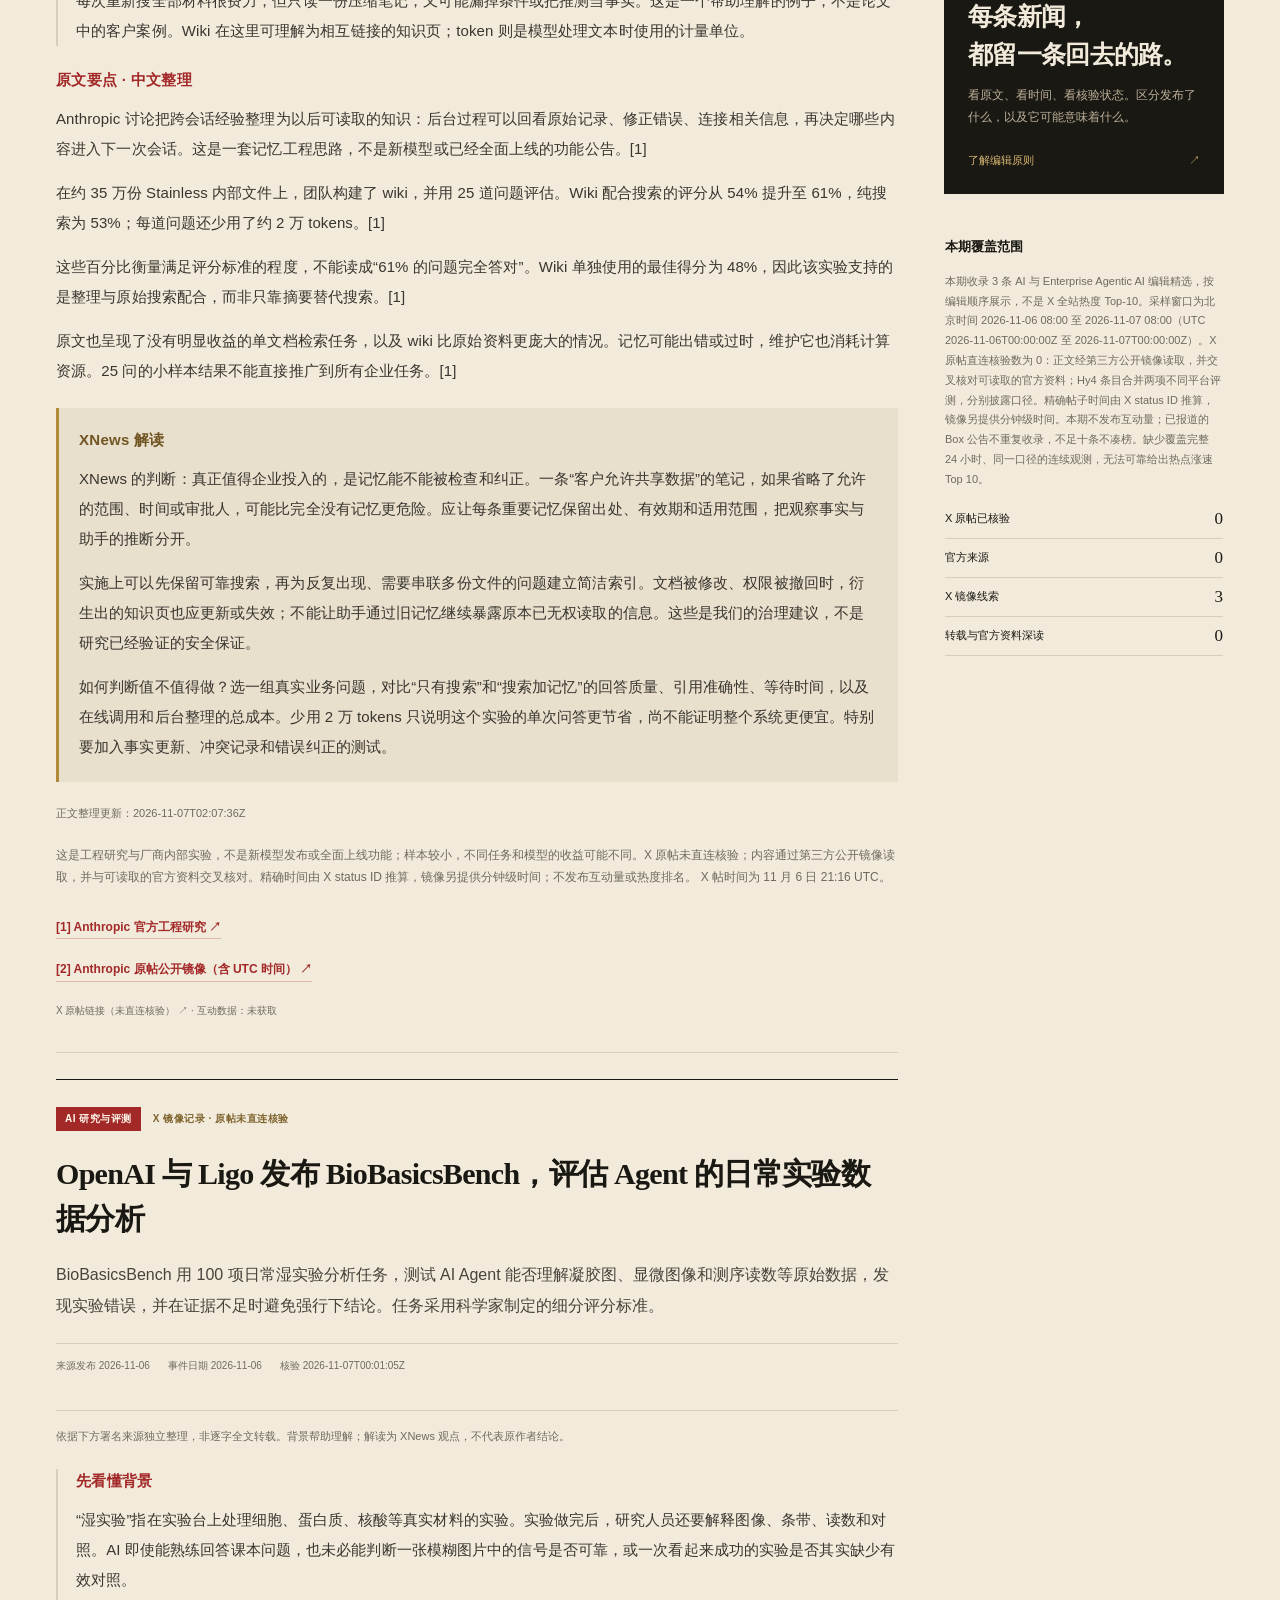
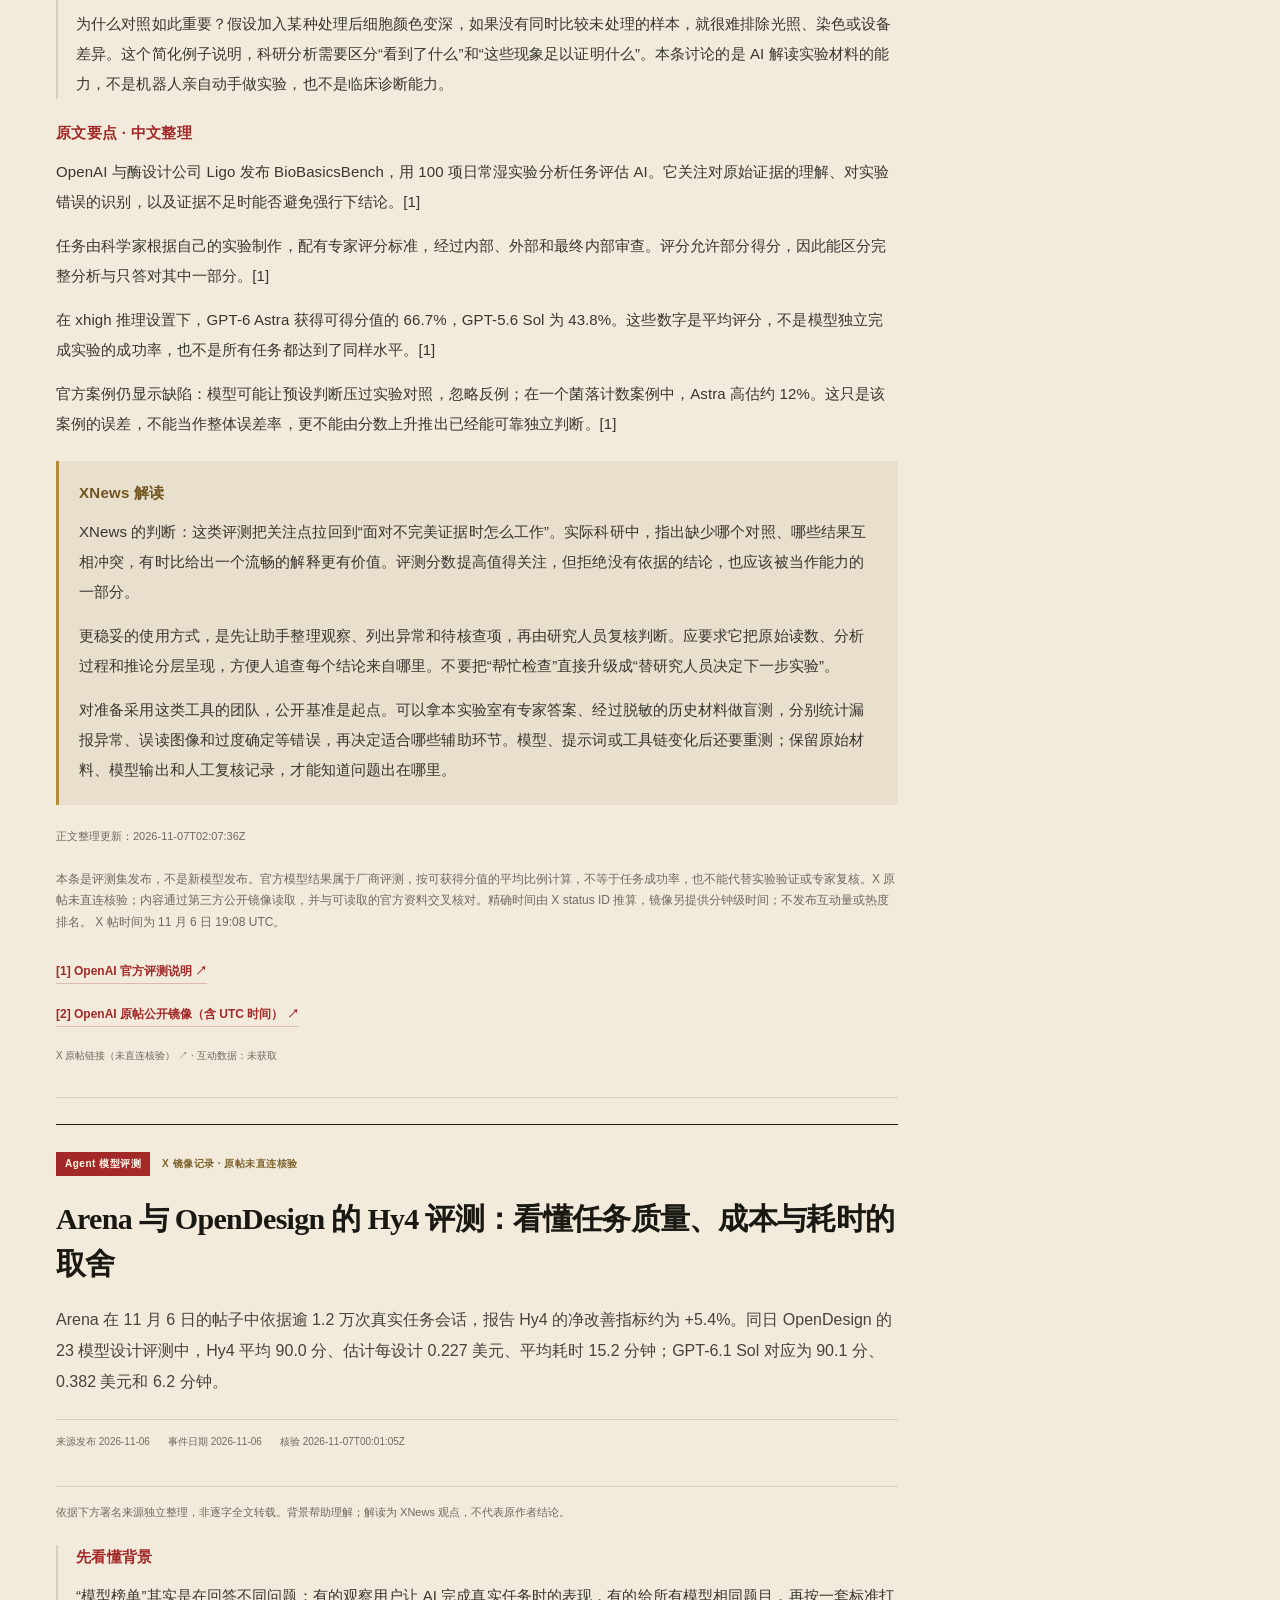
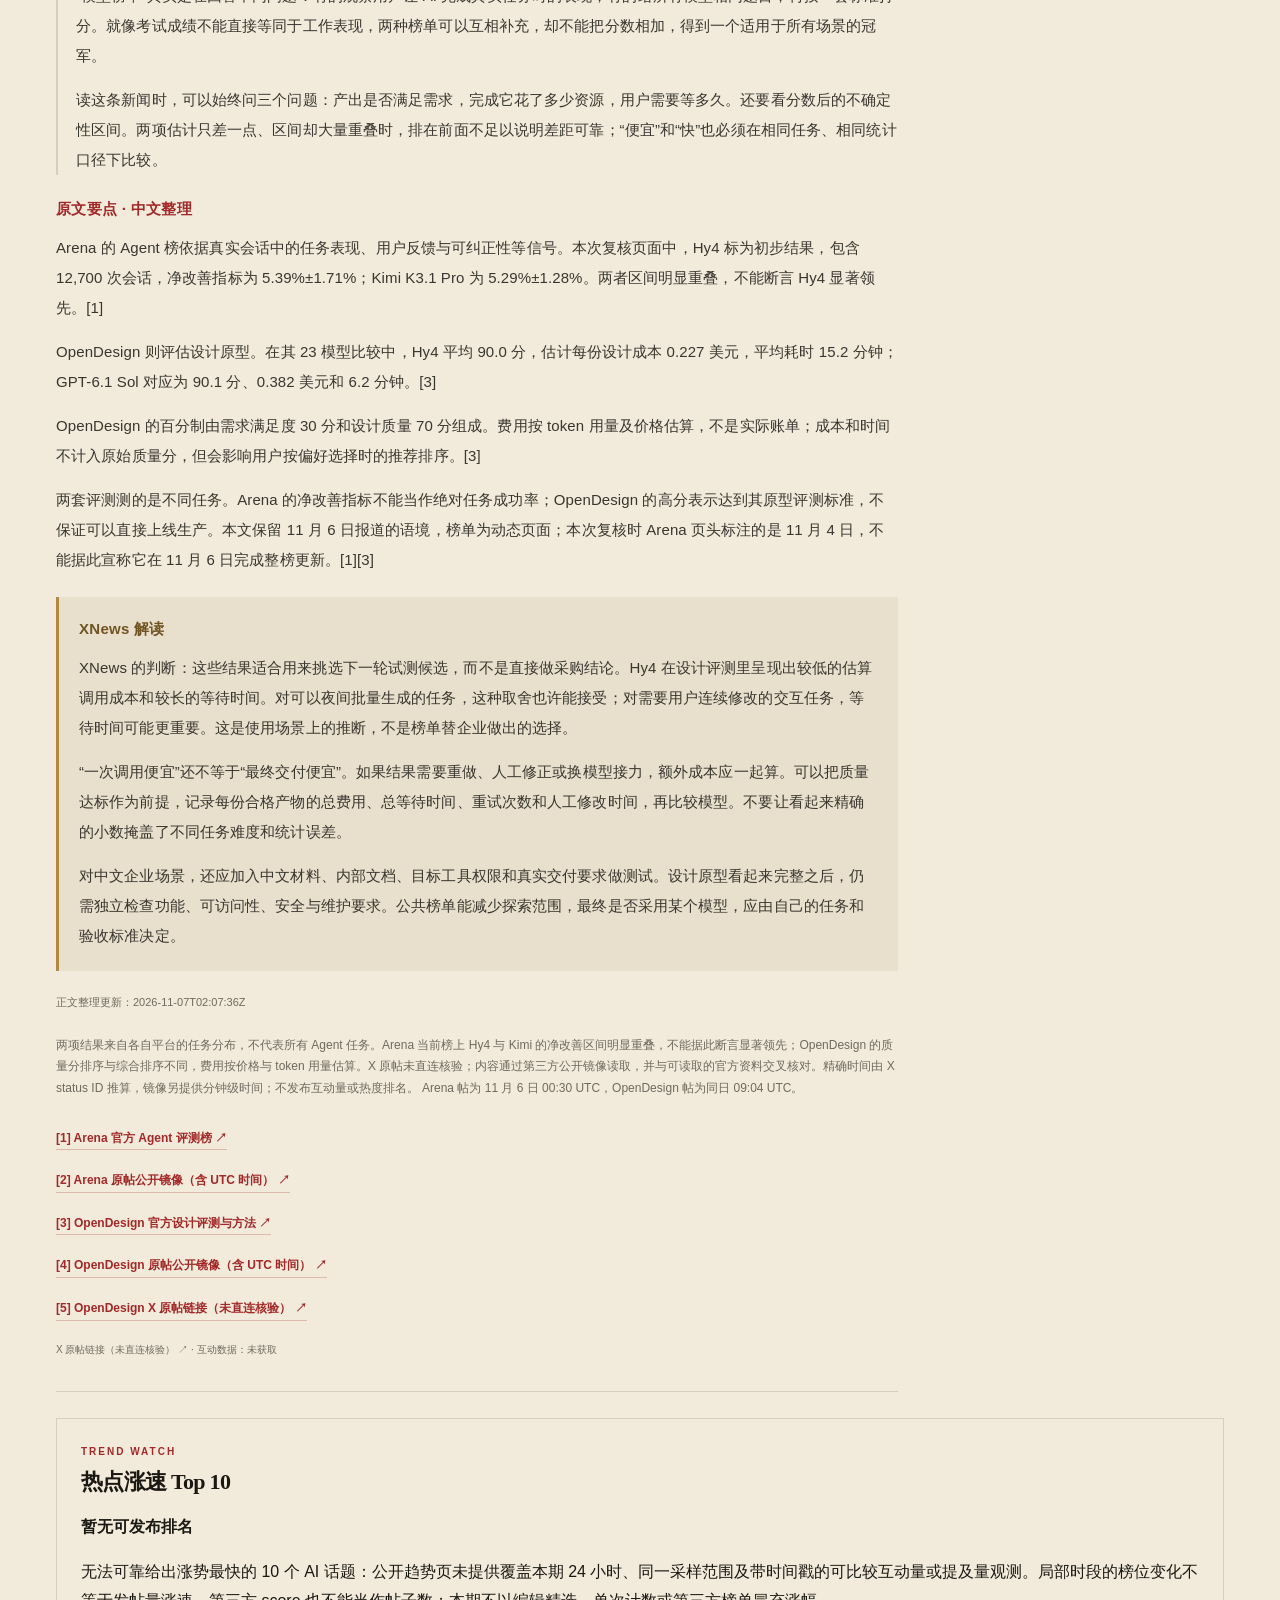
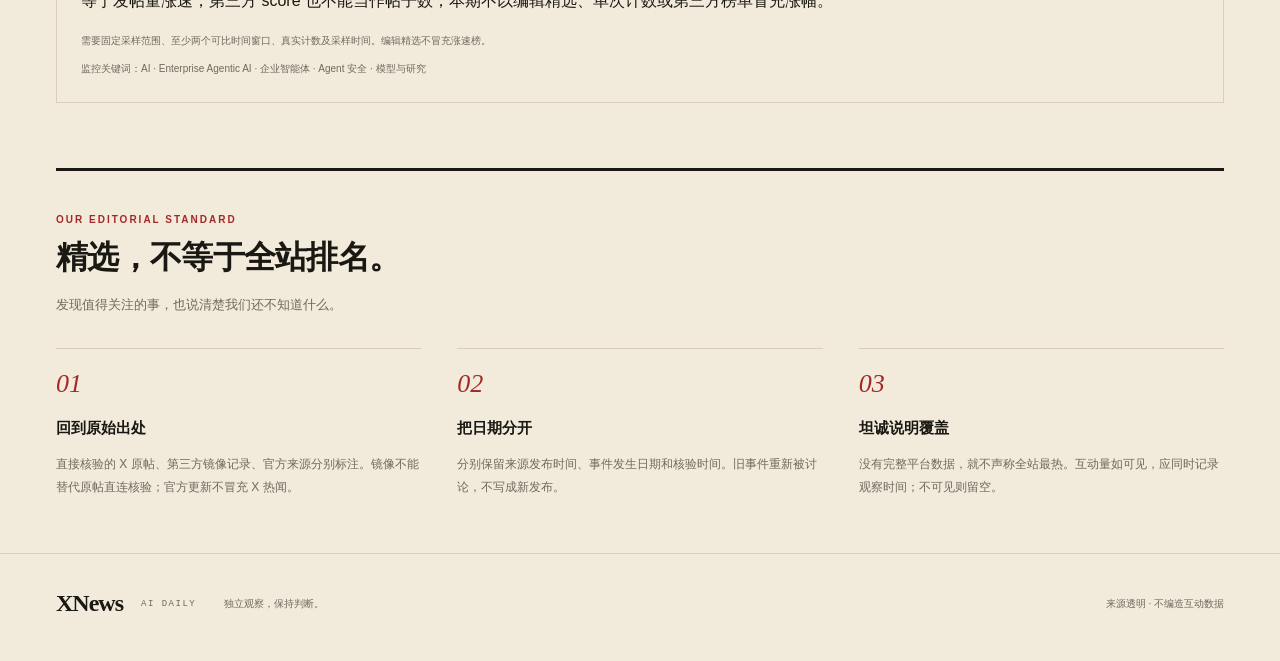
==== commit 543349fc: "Add in-place Chinese source summaries and analysis to November 7 news" ====
--- a/index.html
+++ b/index.html
@@ -7,7 +7,7 @@
 <main class="wrap">
 <section class="hero"><div class="hero-edition"><span>INDEPENDENT AI BRIEFING</span><span>中文 AI 观察 · 来源透明</span></div><div class="eyebrow"><span class="dot"></span>SIGNAL OVER NOISE</div><h1>看见 AI 的<span class="hero-line"><em>下一步。</em></span></h1><p>从信息流中寻找信号，回到一手来源确认事实。<br class="desktop-break">给变化一点语境，给判断一个可靠的起点。</p><div class="hero-actions"><a class="hero-link" href="#news">阅读本期 <span aria-hidden="true">→</span></a><a class="hero-secondary" href="#subscribe">用 RSS 订阅 ↗</a></div><div class="hero-mark" aria-hidden="true"><span>𝑿</span><div>FACTS · SOURCES · PERSPECTIVE</div></div></section>
 <section class="notice" aria-label="来源说明"><span class="notice-icon" aria-hidden="true">i</span><div><strong>编辑精选，不是 X 全站热榜。</strong><p>逐条区分直接核验的 X 原帖、第三方镜像线索和官方来源。缺少真实互动与连续观测时，不计算热度或涨速。</p></div></section>
-<div class="reading-strip"><span>01 / THE BRIEF</span><span>事实有来源 · 解读有边界</span></div><div class="content-layout"><section id="news" class="news-section"><div class="section-heading"><div><div class="eyebrow">THE DAILY BRIEF</div><h2>本期简报</h2></div><span id="issue-date" class="date-label"></span></div><div class="toolbar"><label class="search"><span aria-hidden="true">⌕</span><input id="search" type="search" placeholder="搜索标题、摘要或主题" aria-label="搜索简报"></label><label class="category-label"><span class="sr-only">主题分类</span><select id="category"><option value="all">全部主题</option><option>开发工具</option><option>模型与研究</option><option>行业动态</option></select></label></div><p id="result-count" class="result-count" role="status" aria-live="polite">正在读取本期…</p><div id="articles"></div><noscript><p class="empty">本站需要 JavaScript 来读取本地日报数据。内容也可在 data/issues.json 中查看。</p></noscript></section>
+<div class="reading-strip"><span>01 / THE BRIEF</span><span>事实有来源 · 解读有边界</span></div><div class="content-layout"><section id="news" class="news-section"><div class="section-heading"><div><div class="eyebrow">THE DAILY BRIEF</div><h2>本期简报</h2></div><span id="issue-date" class="date-label"></span></div><div class="toolbar"><label class="search"><span aria-hidden="true">⌕</span><input id="search" type="search" placeholder="搜索标题、正文或解读" aria-label="搜索简报"></label><label class="category-label"><span class="sr-only">主题分类</span><select id="category"><option value="all">全部主题</option><option>开发工具</option><option>模型与研究</option><option>行业动态</option></select></label></div><p id="result-count" class="result-count" role="status" aria-live="polite">正在读取本期…</p><div id="articles"></div><noscript><p class="empty">本站需要 JavaScript 来读取本地日报数据。内容也可在 data/issues.json 中查看。</p></noscript></section>
 <aside><section class="side-card subscribe" id="subscribe"><div class="eyebrow">YOUR DAILY SIGNAL</div><h2>让信息来找你。</h2><p>在你习惯的阅读器里，订阅 XNews 已发布内容。</p><a class="rss-button" href="./feed.xml">打开 RSS 源 <span aria-hidden="true">↗</span></a><button class="copy-feed" id="copy-feed" type="button">复制订阅地址</button><p id="copy-status" class="muted" role="status" aria-live="polite">兼容 Feedly、Inoreader 等 RSS 阅读器。收录已发布内容，网站与 RSS 使用同一份数据。</p></section><section class="side-card" id="archive"><div class="eyebrow">THE ARCHIVE</div><h2>按日回看</h2><div id="archive-list"></div><p class="muted">只展示已有期数，不生成空白历史。</p></section><section class="side-card dark"><span class="small-label">READ WITH CONTEXT</span><h2>每条新闻，<br>都留一条回去的路。</h2><p>看原文、看时间、看核验状态。区分发布了什么，以及它可能意味着什么。</p><a href="#method">了解编辑原则 <span aria-hidden="true">↗</span></a></section><section class="coverage"><h3>本期覆盖范围</h3><p id="coverage-text">加载后显示来源范围。</p><div class="coverage-stat"><span>X 原帖已核验</span><strong id="x-count">—</strong></div><div class="coverage-stat"><span>官方来源</span><strong id="official-count">—</strong></div><div class="coverage-stat"><span>X 镜像线索</span><strong id="mirror-count">—</strong></div><div class="coverage-stat"><span>转载与官方资料深读</span><strong id="syndicated-count">—</strong></div></section></aside></div>
 <section class="side-card trends" id="trends"><div class="eyebrow">TREND WATCH</div><h2>热点涨速 Top 10</h2><p><strong>暂无可发布排名</strong></p><p id="trends-status">尚无可比时间窗口的真实观测，暂不发布涨速排名。</p><p class="muted">需要固定采样范围、至少两个可比时间窗口、真实计数及采样时间。编辑精选不冒充涨速榜。</p><p class="muted">监控关键词：<span id="keywords">AI · Enterprise Agentic AI</span></p></section>
 <section id="method" class="method"><div><div class="eyebrow">OUR EDITORIAL STANDARD</div><h2>精选，不等于全站排名。</h2><p>发现值得关注的事，也说清楚我们还不知道什么。</p></div><div class="principles"><article><span>01</span><h3>回到原始出处</h3><p>直接核验的 X 原帖、第三方镜像记录、官方来源分别标注。镜像不能替代原帖直连核验；官方更新不冒充 X 热闻。</p></article><article><span>02</span><h3>把日期分开</h3><p>分别保留来源发布时间、事件发生日期和核验时间。旧事件重新被讨论，不写成新发布。</p></article><article><span>03</span><h3>坦诚说明覆盖</h3><p>没有完整平台数据，就不声称全站最热。互动量如可见，应同时记录观察时间；不可见则留空。</p></article></div></section>
--- a/style.css
+++ b/style.css
@@ -3,3 +3,16 @@
 body{overflow-x:clip}
 
 html{overflow-x:clip}
+
+/* Expanded reporting stays inside each news card, including on phones. */
+.inline-reading{margin:22px 0;overflow-wrap:anywhere}
+.reading-note,.reading-updated{font-size:11px;line-height:1.8;color:var(--muted)}
+.reading-note{border-top:1px solid var(--line);padding-top:16px}
+.reading-section{margin:22px 0}
+.reading-section h4{font-size:15px;line-height:1.6;letter-spacing:.3px;margin:0 0 12px;color:var(--red)}
+.reading-section p{font-size:15px;line-height:2;letter-spacing:.1px;margin:0 0 14px;color:#39362f}
+.reading-background{border-left:2px solid var(--line);padding-left:18px}
+.reading-commentary{border-left:3px solid var(--gold);background:#e8dfcd;padding:20px}
+.reading-commentary h4{color:#705522}
+.reading-commentary p:last-child{margin-bottom:0}
+@media(max-width:700px){.reading-section p{font-size:15px;line-height:1.95}.reading-commentary{padding:17px}.reading-background{padding-left:14px}}
--- a/article.css
+++ b/article.css
@@ -1 +1,6 @@
 .article-wrap{max-width:860px;margin:auto;padding:64px 42px 72px}.article-header{border-bottom:1px solid var(--line);padding-bottom:32px}.article-category{font-size:13px;color:var(--red);margin:26px 0 12px}.article-header h1{font-family:var(--serif);font-size:clamp(32px,4.8vw,52px);line-height:1.35;letter-spacing:-1px;margin:14px 0 24px;overflow-wrap:anywhere}.article-deck{font-size:19px;line-height:1.85;color:#514a3c}.article-meta{font-size:12px;color:var(--muted);margin-top:24px}.article-disclosure{font-size:13px;background:#e8dfcd;border-left:3px solid var(--gold);padding:16px 20px;line-height:1.8}.article-toc{padding:24px 0;border-bottom:1px solid var(--line);font-size:14px}.article-toc ol{columns:2;padding-left:22px;margin-bottom:0}.article-toc li{break-inside:avoid;margin-bottom:8px;padding-right:12px}.article-body{font-size:18px;line-height:1.95;overflow-wrap:anywhere}.article-body section{scroll-margin-top:25px;margin-top:48px}.article-body h2{font-size:27px;line-height:1.5;margin-bottom:20px}.article-body p{margin:0 0 23px}.article-sources{border-top:2px solid var(--ink);margin-top:50px;padding-top:24px;font-size:14px;overflow-wrap:anywhere}.article-sources h2{font-size:24px}.article-sources li{margin:10px 0}.article-sources a,.article-toc a{color:var(--red);text-decoration:underline;text-underline-offset:4px}.article-end{display:flex;justify-content:space-between;gap:20px;border-top:1px solid var(--line);margin-top:32px;padding-top:24px;font-size:14px}.read-article{display:inline-flex;padding:10px 18px;margin:14px 0;background:var(--ink);color:var(--paper);font-size:13px;min-height:44px;align-items:center}@media(max-width:600px){.article-wrap{padding:34px 22px 48px}.article-header h1{font-size:34px}.article-deck{font-size:17px}.article-body{font-size:17px;line-height:1.95}.article-body h2{font-size:25px}.article-body section{margin-top:36px}.article-toc ol{columns:1}.article-meta{line-height:1.8}.article-disclosure{padding:14px}.article-page .site-header{gap:12px}.article-page .site-header nav{font-size:12px}.article-end{flex-wrap:wrap}}@media print{.site-header,.article-toc,.article-end,.skip{display:none}.article-wrap{max-width:none;padding:0}.article-body{font-size:12pt}.article-header h1{font-size:26pt}body{background:white;color:black}.article-body h2{break-after:avoid}.article-sources a{color:black}}
+/* Report figures remain semantic text in narrow layouts, print and RSS. */
+.report-visual{margin:38px -26px;padding:26px;border:1px solid var(--line);background:#eae1d0;line-height:1.7}.report-visual figcaption h2{font-size:24px;margin:0 0 10px}.report-visual figcaption>p{font-size:13px;color:#62594b;margin:0 0 23px}.report-visual ol{display:grid;grid-template-columns:repeat(3,minmax(0,1fr));gap:14px;list-style:none;padding:0;margin:0}.report-visual li{min-width:0;padding:20px;background:#faf6ec;border-top:3px solid var(--red)}.visual-label{display:block;font-size:10px;letter-spacing:1px;font-weight:700;color:var(--red)}.report-visual h3{font-family:var(--serif);font-size:20px;line-height:1.5;margin:12px 0}.report-visual li p{font-size:13px;line-height:1.85;margin:0;color:#514a3c}.visual-flow{background:var(--ink);color:var(--paper);border:0}.visual-flow figcaption>p{color:#c4b79e}.visual-flow ol{grid-template-columns:repeat(4,minmax(0,1fr));gap:0}.visual-flow li{position:relative;background:transparent;border-top:1px solid #766a54;border-right:1px solid #766a54;padding:17px 15px}.visual-flow li:last-child{border-right:0}.visual-flow .visual-label{color:#d0ac65;font:28px Georgia,serif}.visual-flow h3{font-size:18px}.visual-flow li p{color:#c9bda8;font-size:12px}.visual-briefing{border-left:4px solid var(--red);background:transparent}.visual-briefing li{background:transparent;border-top:1px solid var(--line);padding:15px 0}.visual-briefing h3{font-size:21px}@media(max-width:700px){.report-visual{margin:28px -4px;padding:20px}.report-visual ol{grid-template-columns:1fr}.report-visual li{padding:18px}.visual-flow ol{grid-template-columns:1fr}.visual-flow li{border-right:0;border-top:1px solid #766a54;display:grid;grid-template-columns:44px 1fr;gap:4px 12px}.visual-flow h3{margin:0}.visual-flow li p{grid-column:2}.visual-flow .visual-label{grid-row:span 2}.visual-briefing li{padding:16px 0}.report-visual figcaption h2{font-size:23px}}@media print{.report-visual{margin:20px 0;break-inside:avoid}.visual-flow{background:white;color:black;border:1px solid #888}.visual-flow li p,.visual-flow figcaption>p{color:black}}
+.article-body h3{font-size:20px;line-height:1.6;margin:29px 0 13px;color:#4c3e29}.citation{font-size:12px;vertical-align:super;color:var(--red);text-decoration:underline}.article-sources li:target{background:#e8dfcd;outline:2px solid var(--gold);outline-offset:5px}
+.article-figure{margin:36px -20px;padding:0}.article-figure img{display:block;max-width:100%;height:auto;border:1px solid var(--line);background:var(--paper)}.article-figure figcaption{font-size:12px;line-height:1.8;color:var(--muted);margin-top:12px}.article-figure a{display:block}@media(max-width:600px){.article-figure{margin:28px -4px}}@media print{.article-figure{margin:24px 0;break-inside:avoid}}
+.report-table{overflow-x:auto;margin:32px -20px 10px;border:1px solid var(--line)}.report-table table{border-collapse:collapse;width:100%;min-width:660px;font-size:13px;line-height:1.8}.report-table caption{text-align:left;font-family:var(--serif);font-size:23px;font-weight:700;padding:20px;background:#e8dfcd}.report-table th{background:var(--ink);color:var(--paper);font-weight:600;text-align:left}.report-table td,.report-table th{padding:15px;border-bottom:1px solid var(--line);vertical-align:top}.report-table tbody tr:nth-child(even){background:#eae1d0}.table-note{font-size:12px!important;color:var(--muted)}@media(max-width:600px){.report-table{margin:26px -4px 10px}}@media print{.report-table table{min-width:0;font-size:9pt}.table-note{display:none}}
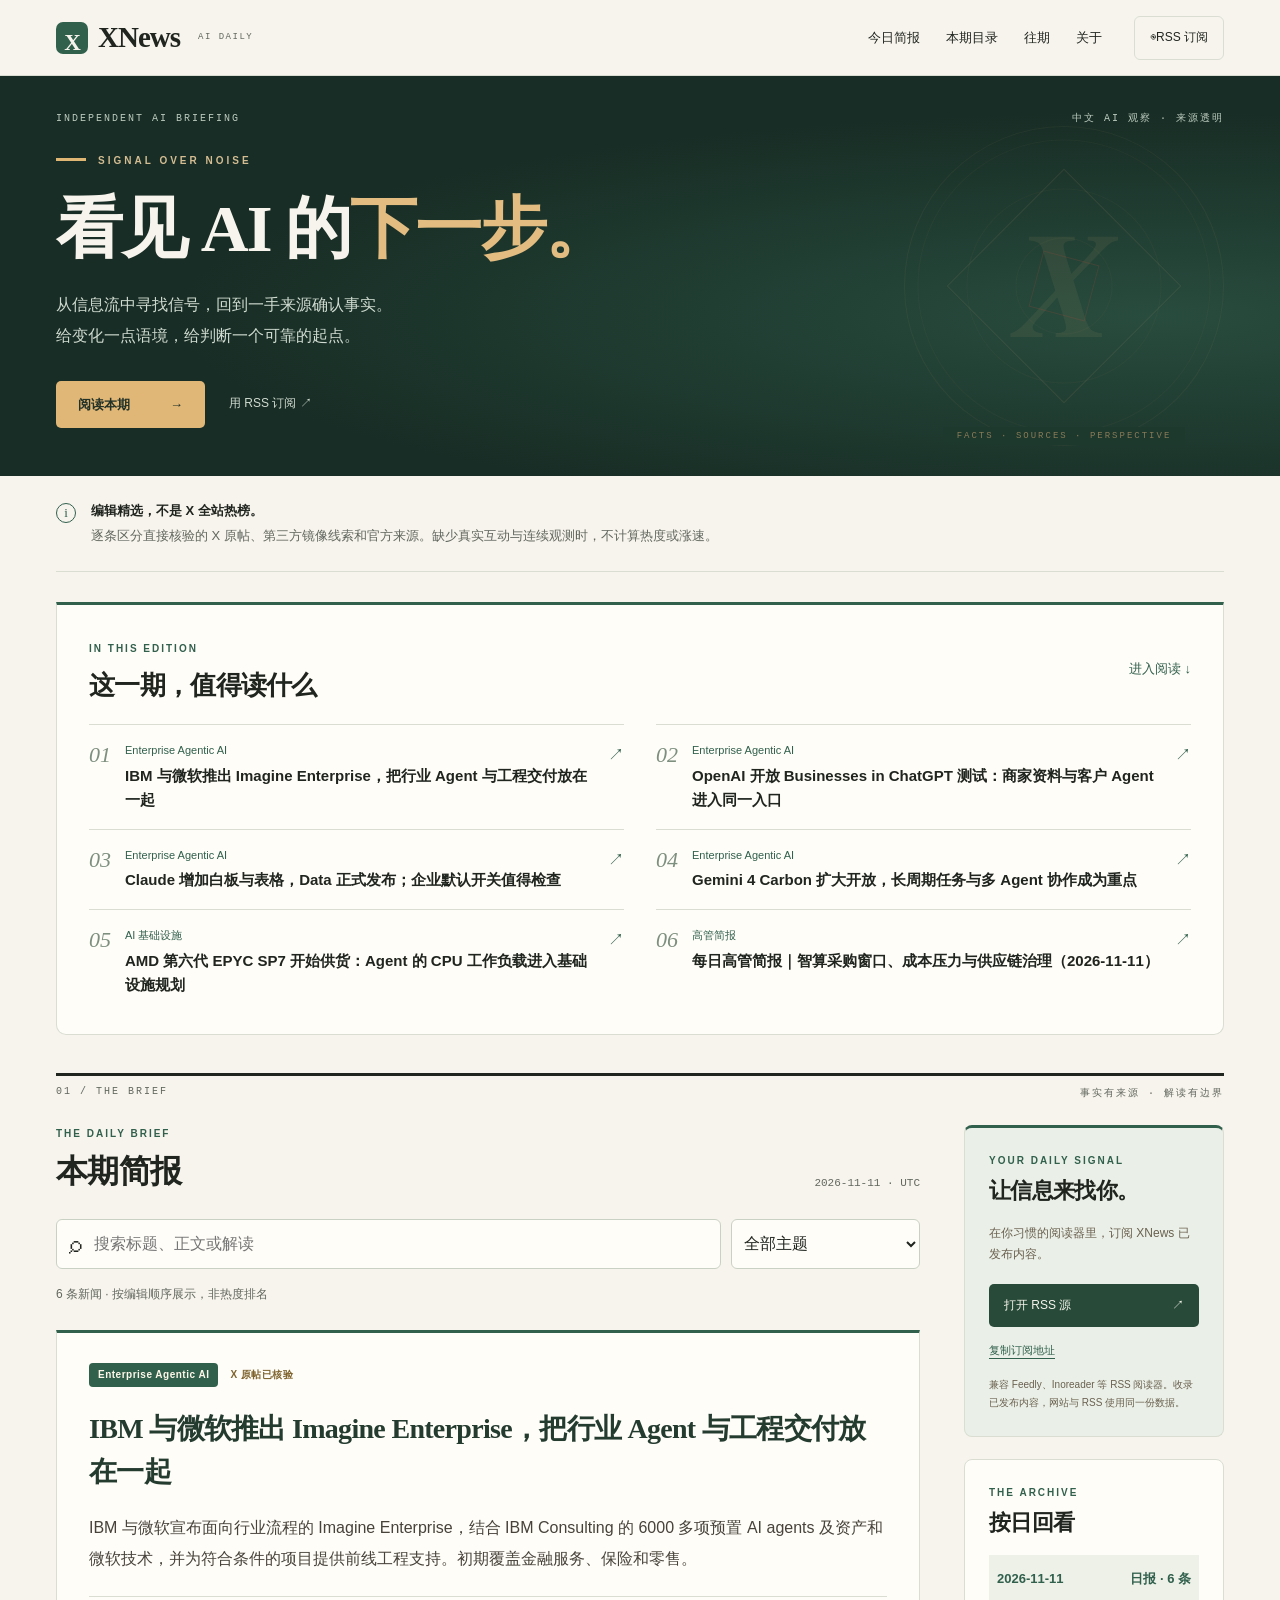
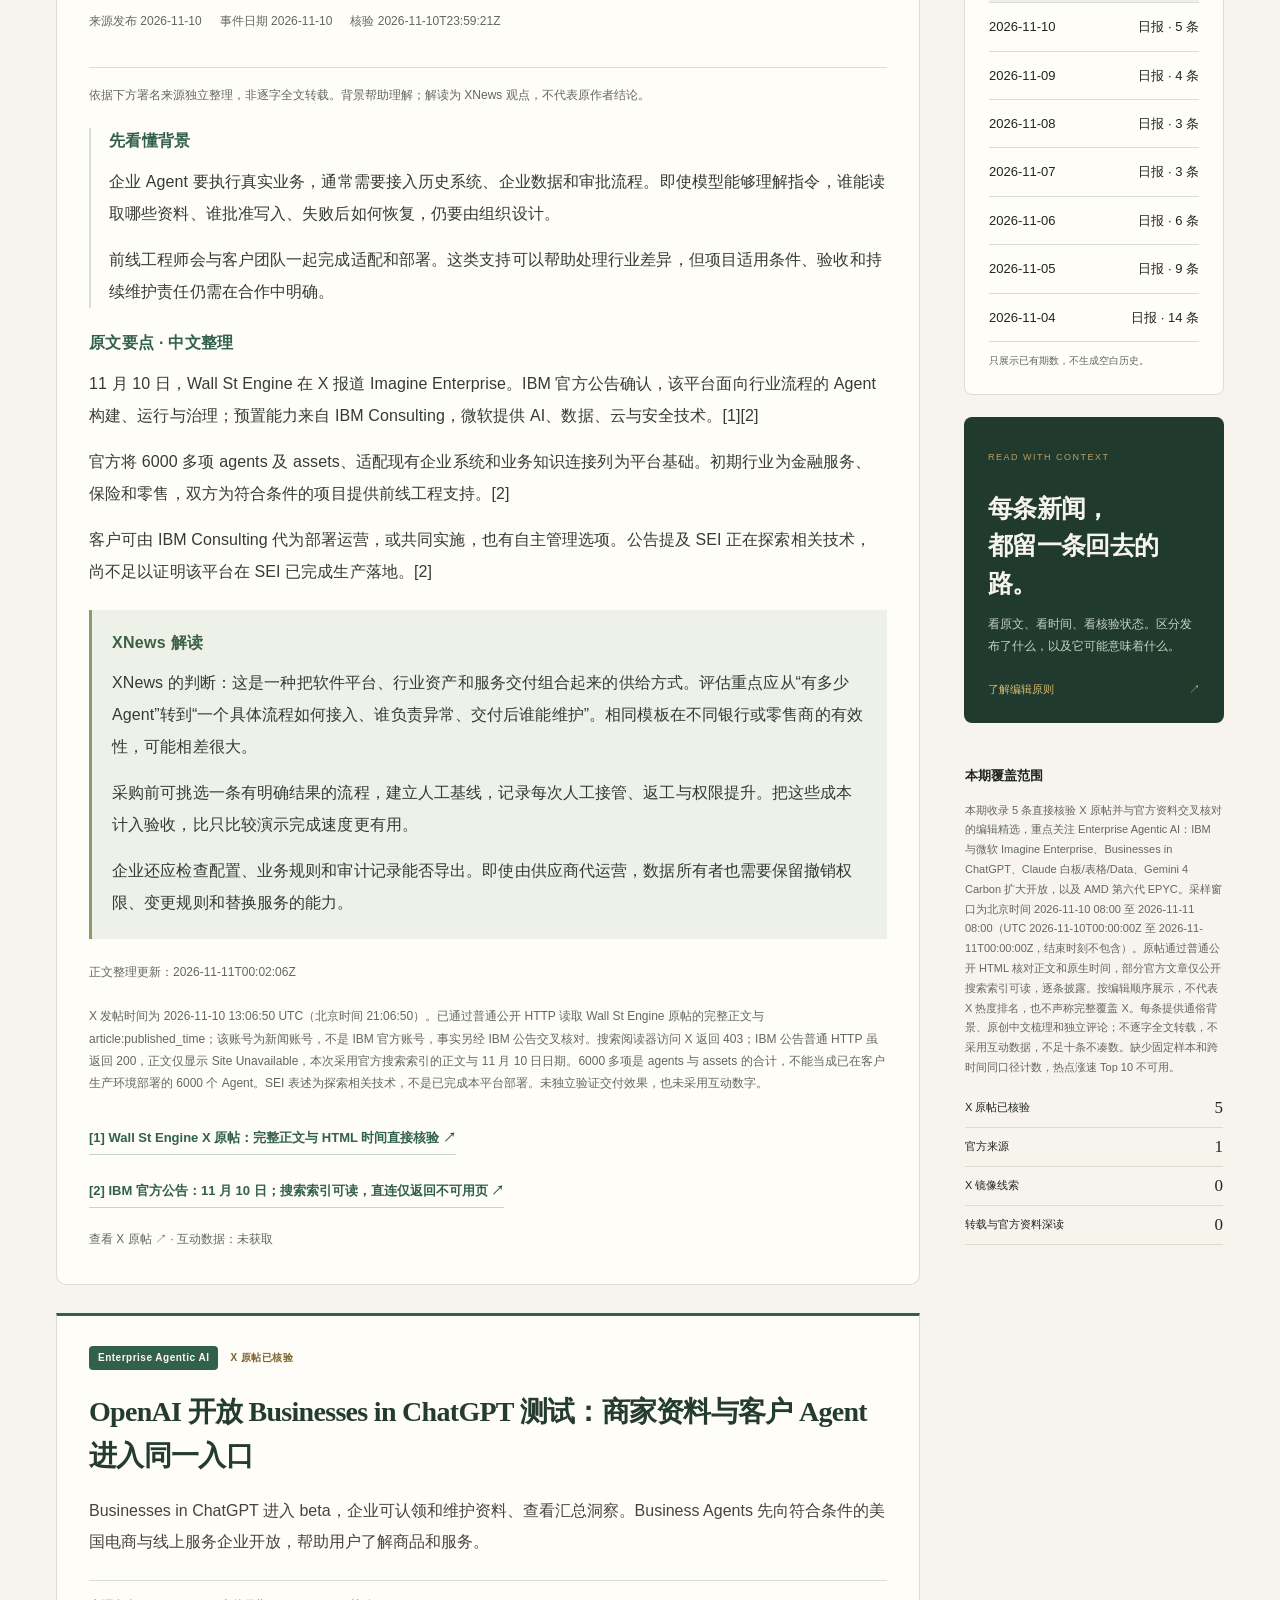
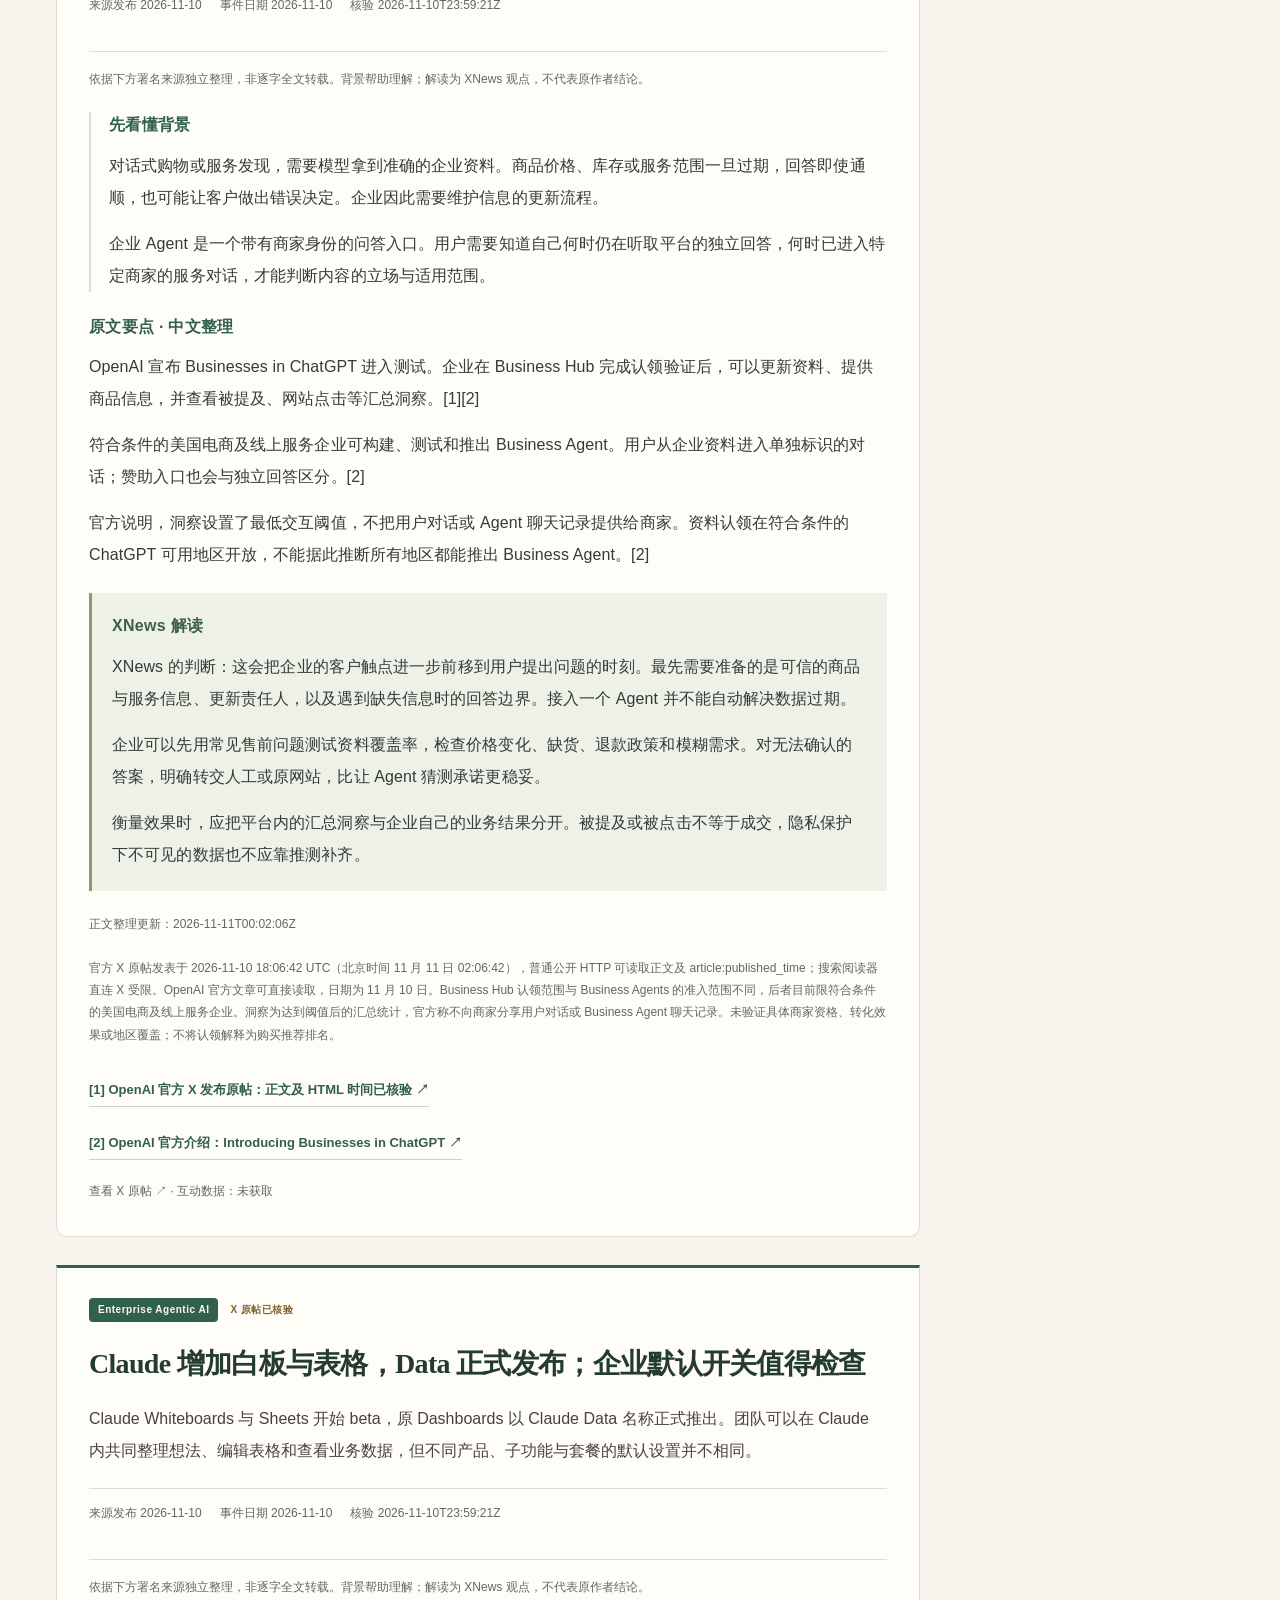
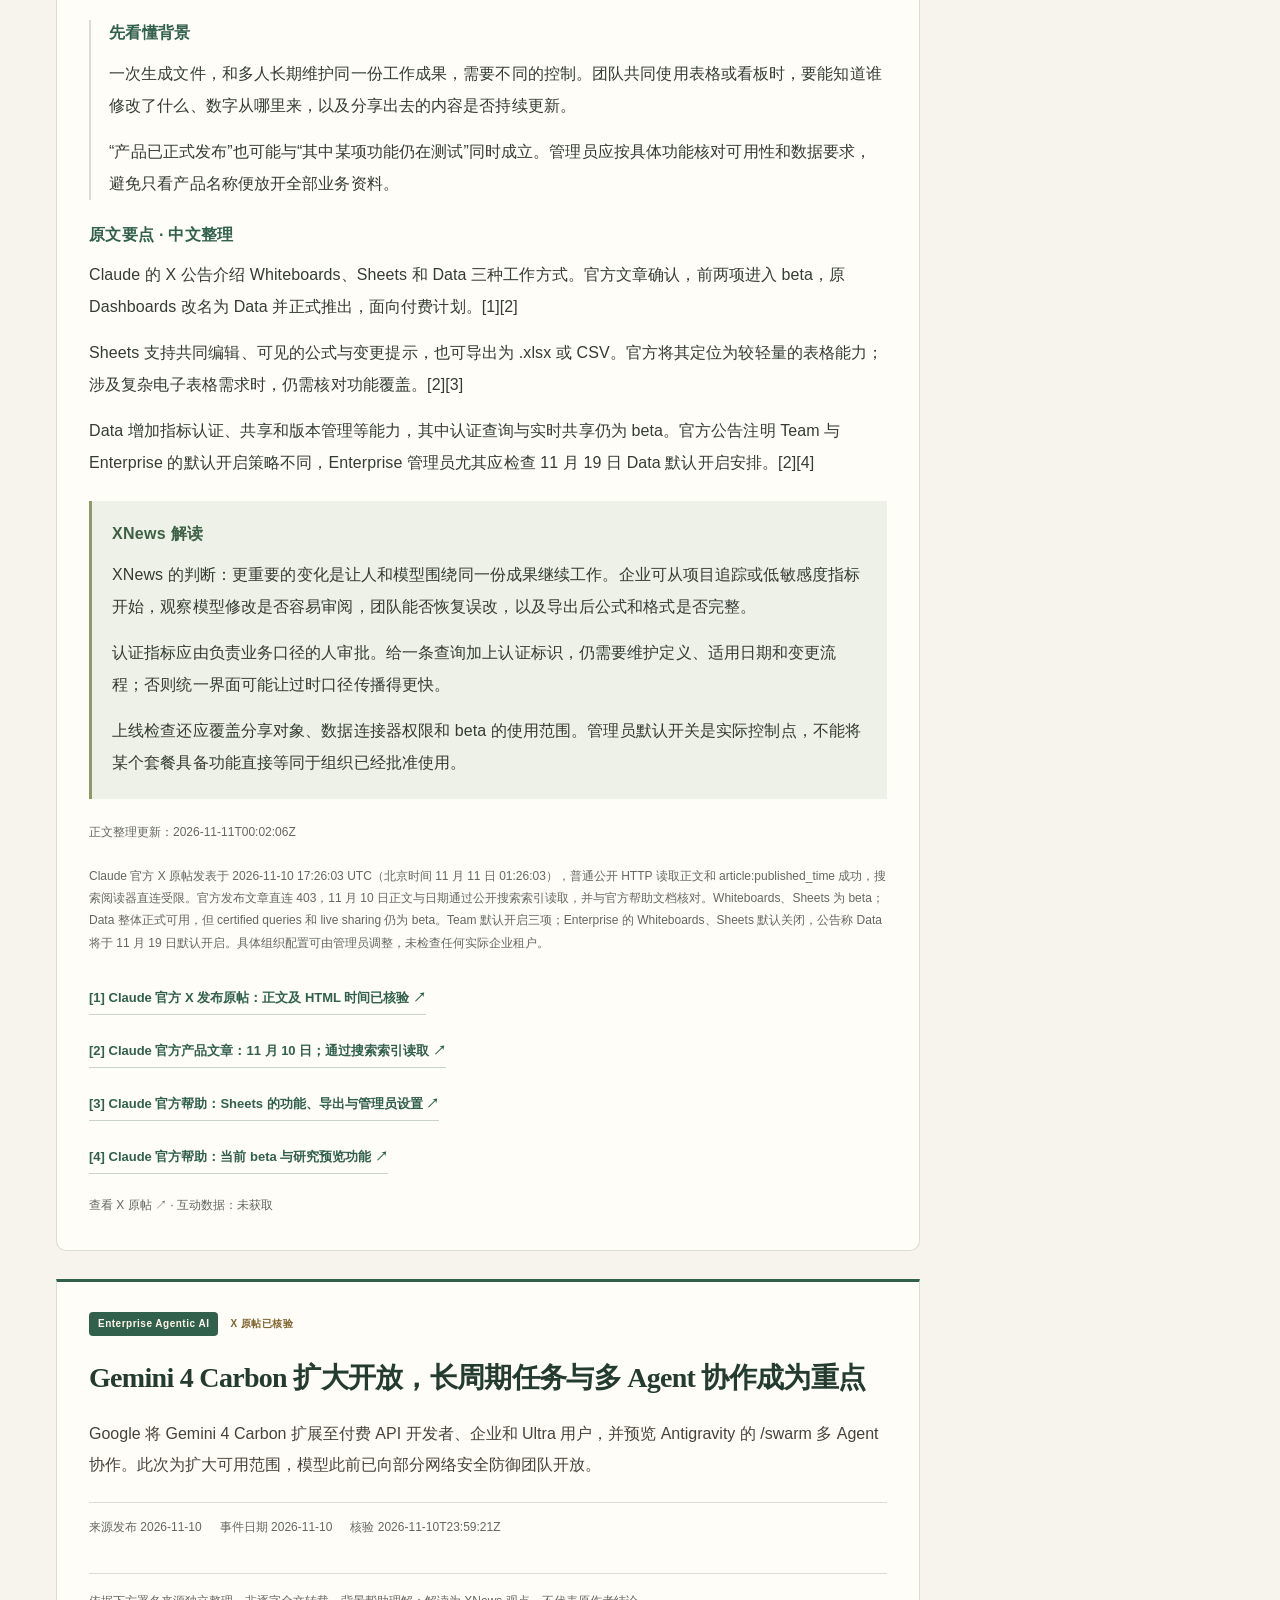
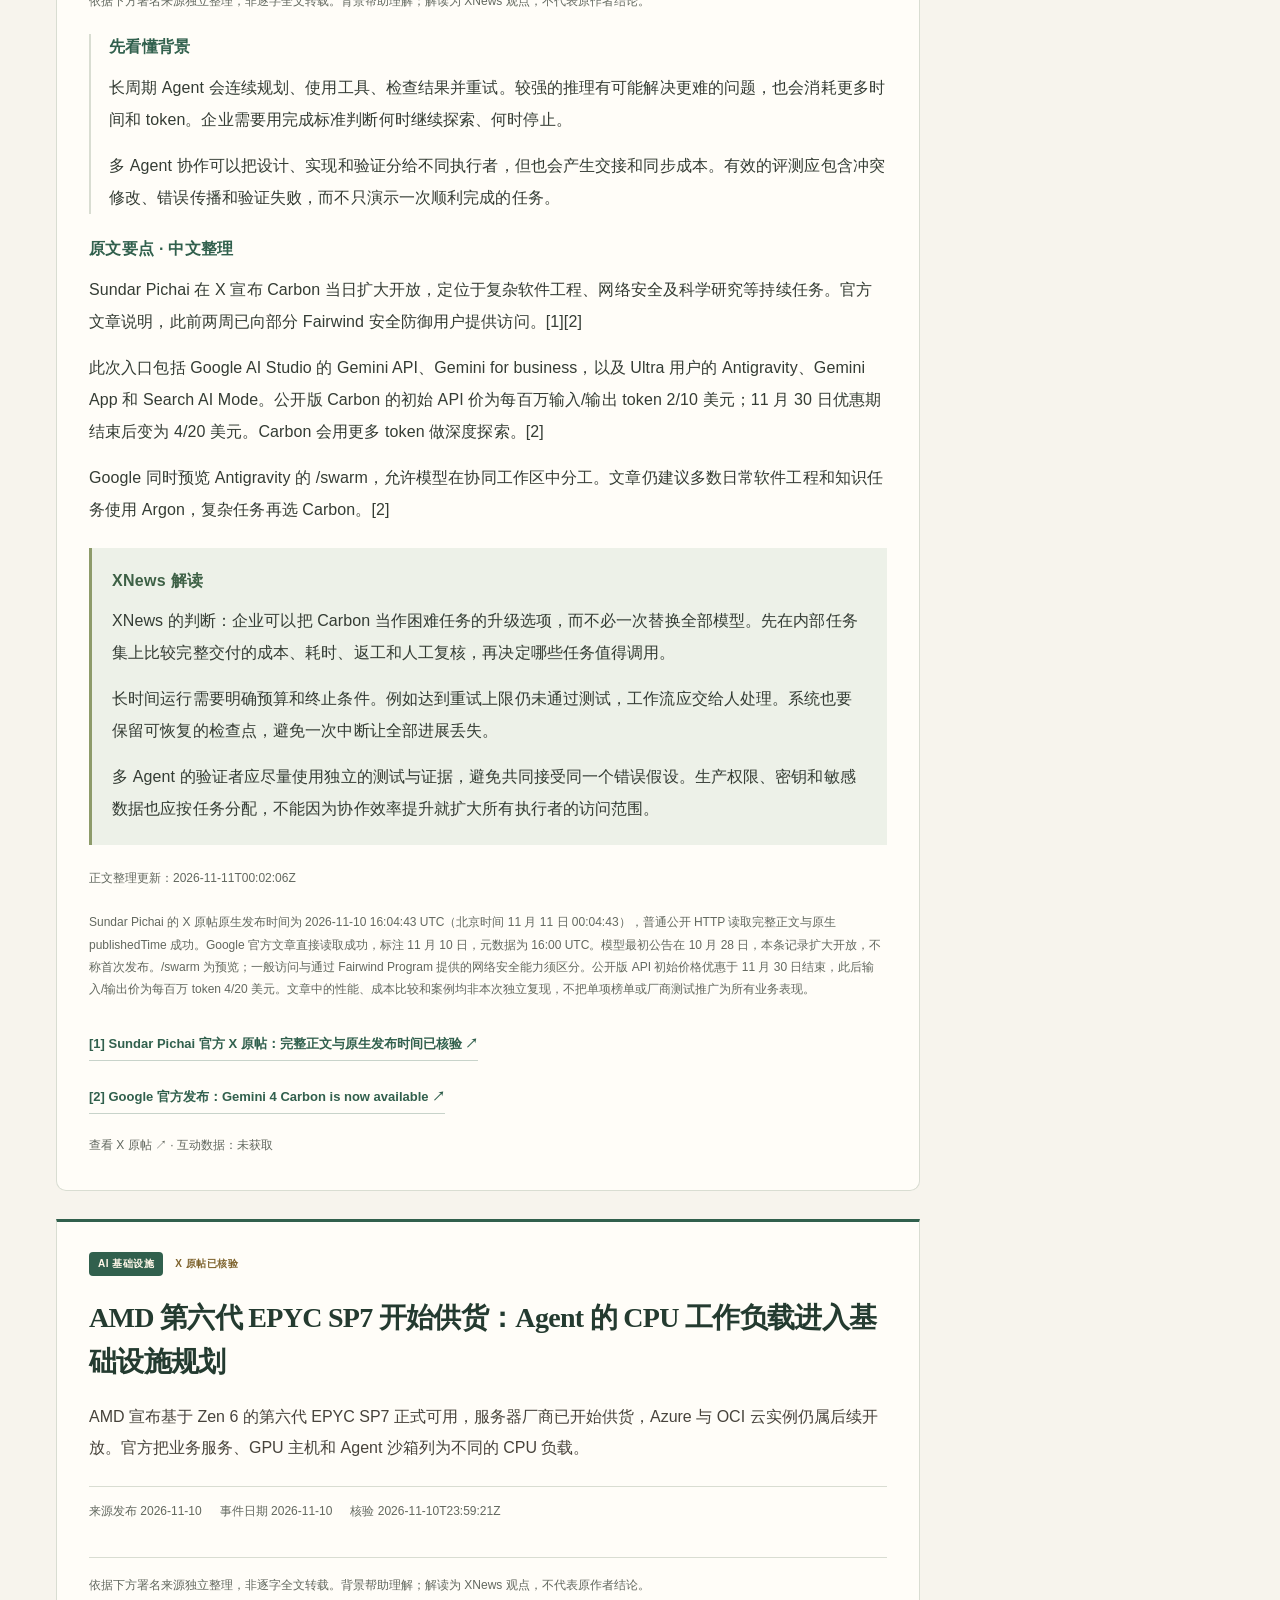
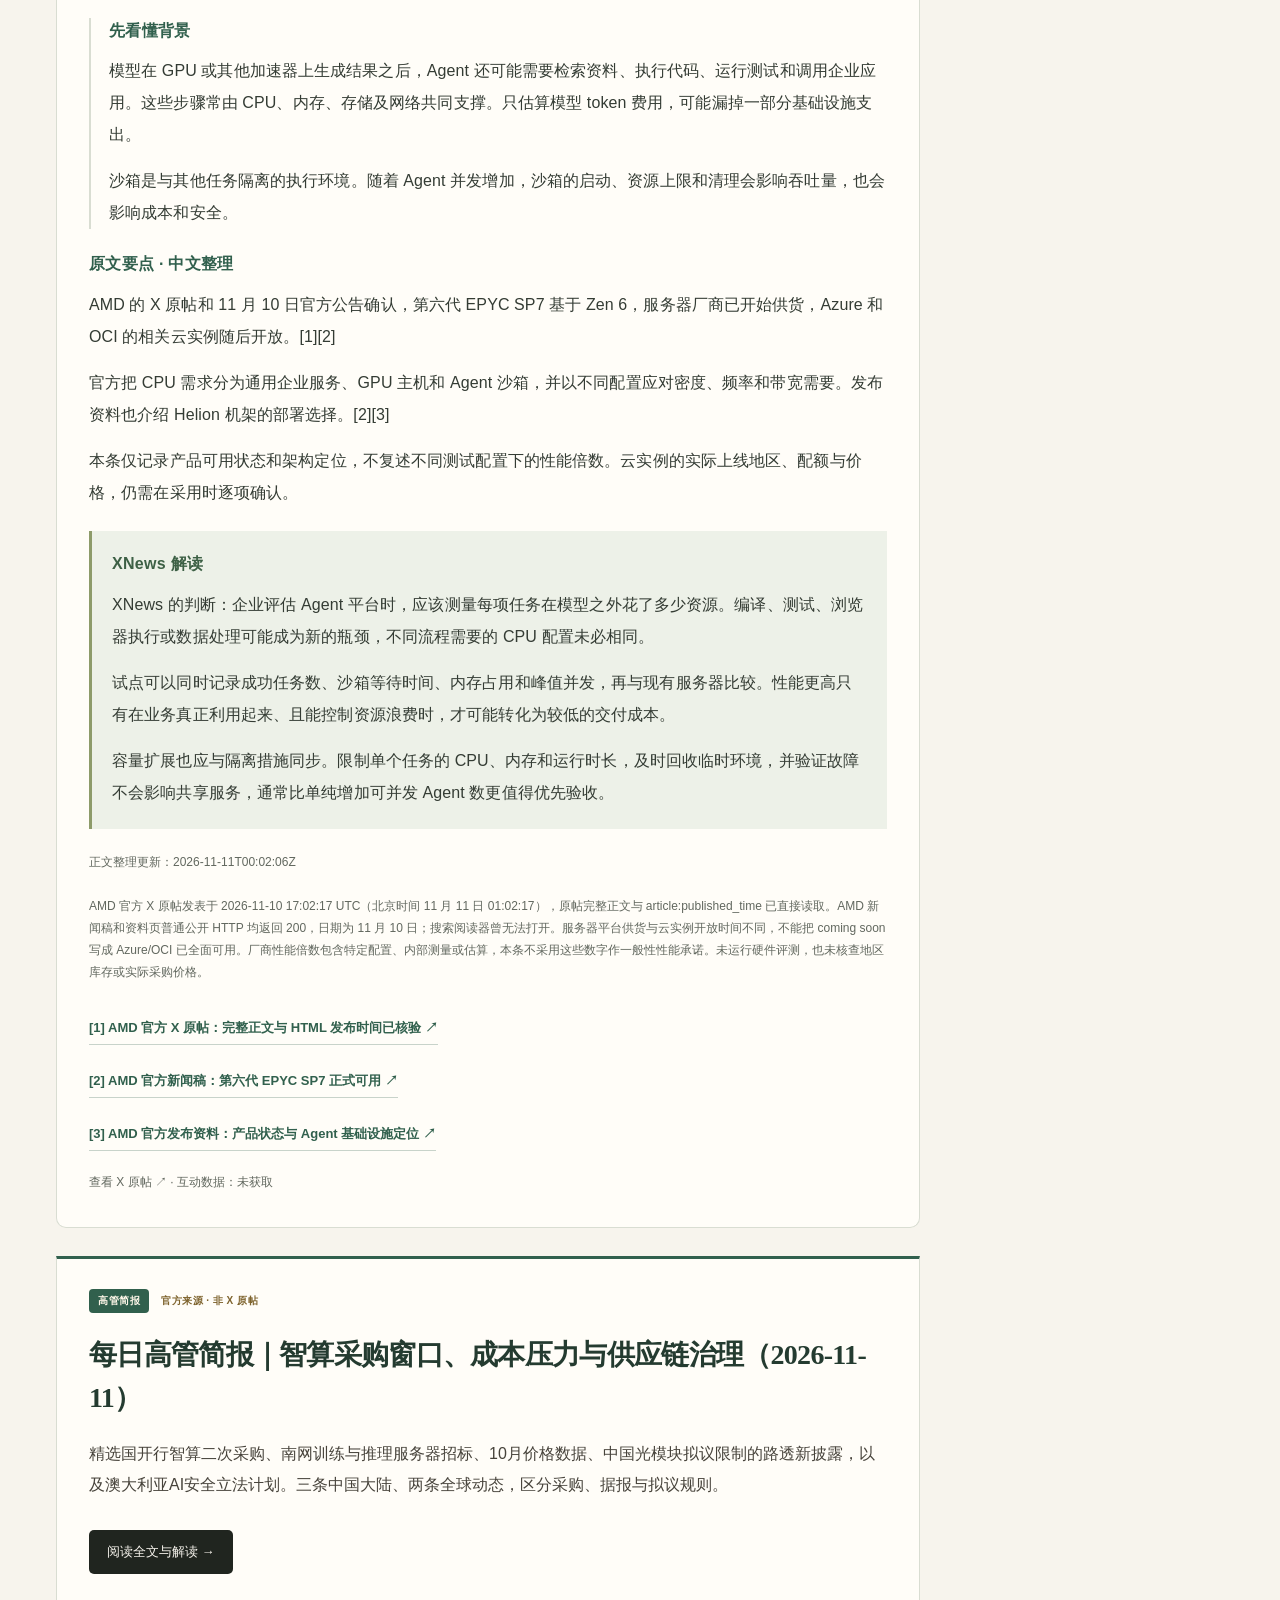
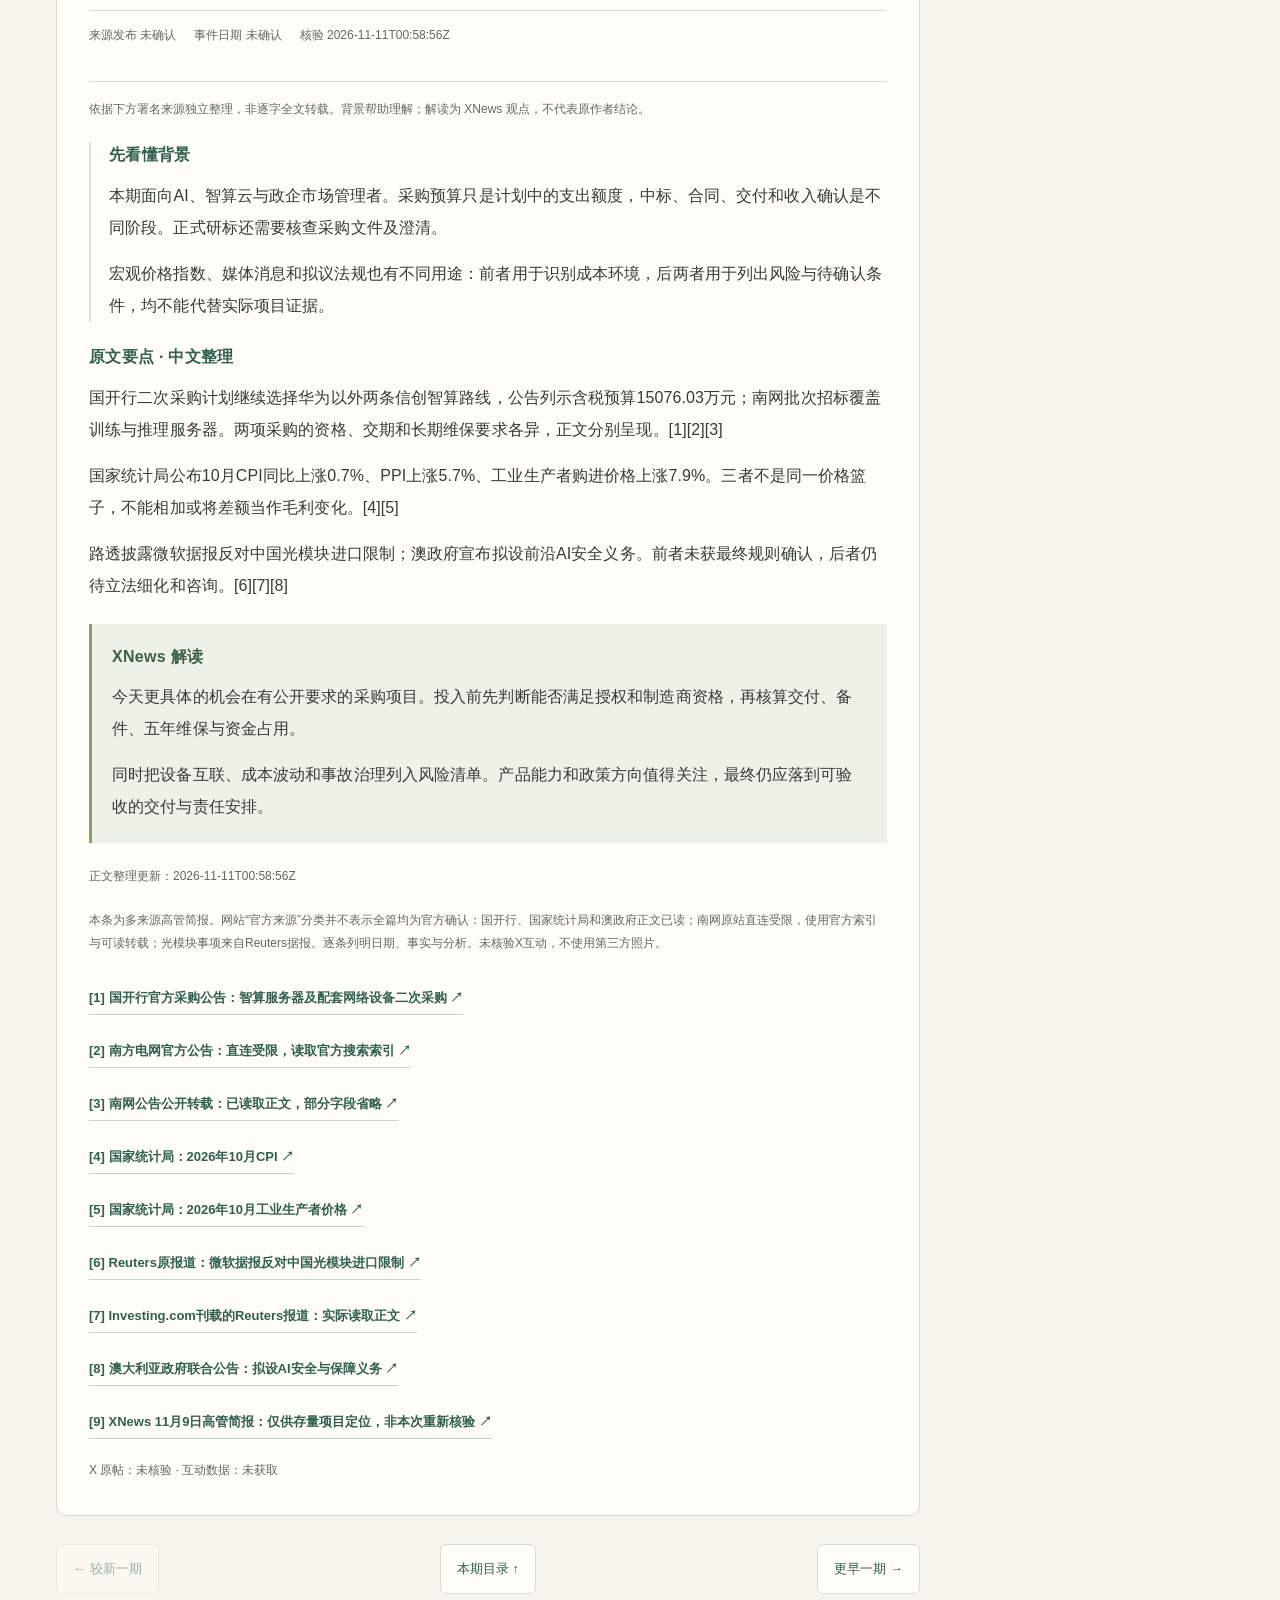
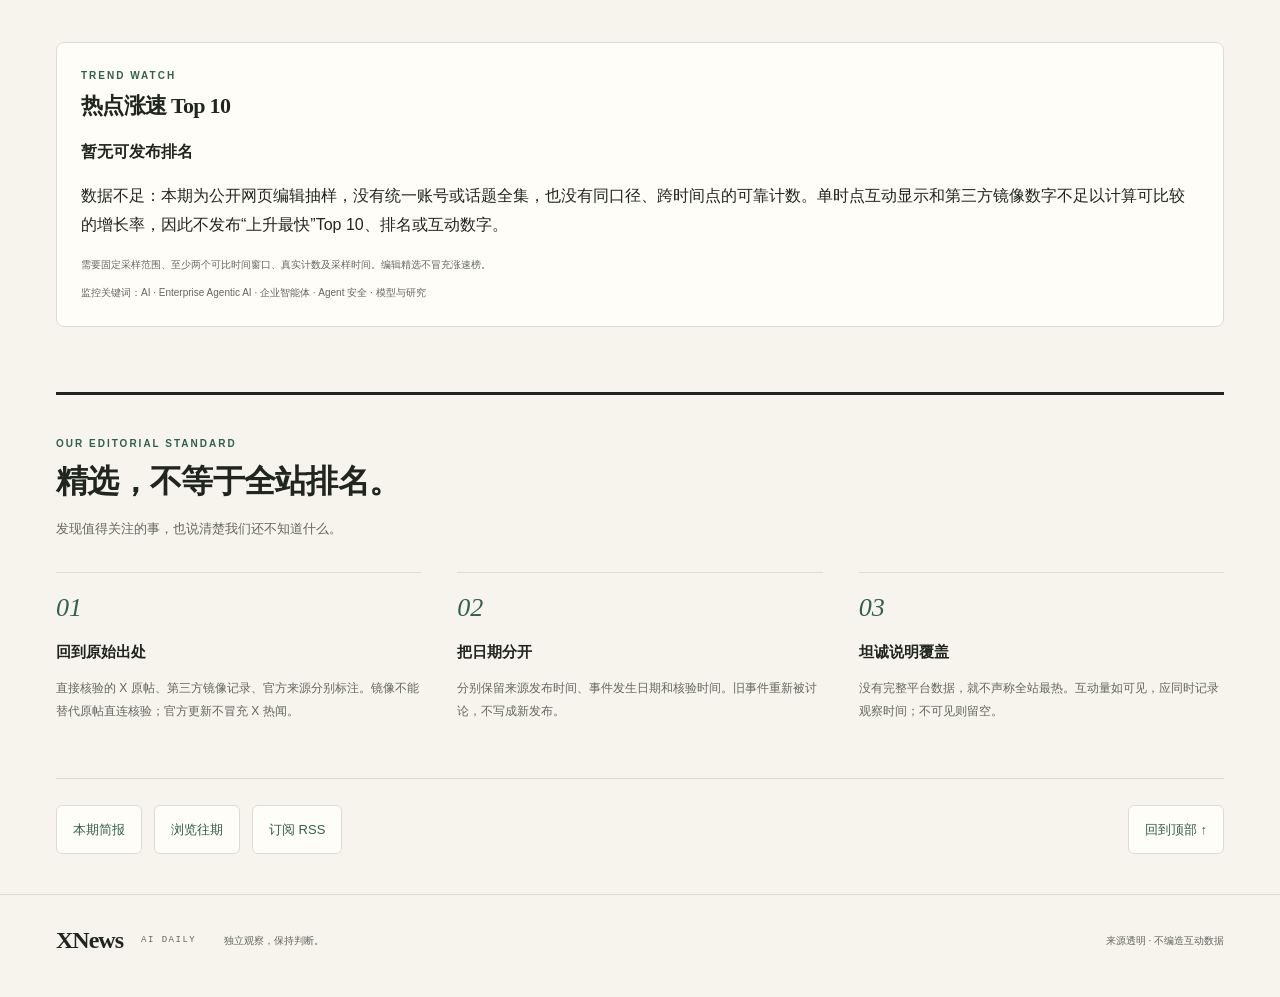
==== commit 2d14f247: "Refresh XNews reading design with mobile navigation and edition index" ====
--- a/index.html
+++ b/index.html
@@ -1,15 +1,15 @@
 <!doctype html>
 <html lang="zh-CN">
-<head><meta charset="utf-8"><meta name="viewport" content="width=device-width, initial-scale=1"><meta name="description" content="XNews 中文 AI 编辑简报：保留来源，区分事实与解读。"><title>XNews · 看见 AI 的下一步</title><link rel="alternate" type="application/rss+xml" title="XNews RSS" href="./feed.xml"><link rel="stylesheet" href="./style.css"><link rel="stylesheet" href="./article.css"><script defer src="./app.js"></script></head>
-<body>
+<head><meta charset="utf-8"><meta name="viewport" content="width=device-width, initial-scale=1"><meta name="description" content="XNews 中文 AI 编辑简报：保留来源，区分事实与解读。"><title>XNews · 看见 AI 的下一步</title><link rel="alternate" type="application/rss+xml" title="XNews RSS" href="./feed.xml"><link rel="stylesheet" href="./style.css?v=reading-experience-v2"><link rel="stylesheet" href="./article.css?v=reading-experience-v2"><script defer src="./app.js?v=reading-experience-v2"></script></head>
+<body id="top">
 <a class="skip" href="#news">跳到简报</a>
-<header class="site-header wrap"><a class="brand" href="./" aria-label="XNews 首页"><span class="brand-icon">X</span>XNews<span class="brand-sub">AI DAILY</span></a><nav aria-label="主导航"><a href="#news">日报</a><a href="#archive">归档</a><a href="#method">编辑原则</a></nav><a class="rss-nav" href="./feed.xml" aria-label="订阅 XNews RSS">◉ <span>RSS 订阅</span></a></header>
+<header class="site-header wrap"><a class="brand" href="./" aria-label="XNews 首页"><span class="brand-icon">X</span>XNews<span class="brand-sub">AI DAILY</span></a><nav aria-label="主导航"><a href="#news">今日简报</a><a href="#edition-index">本期目录</a><a href="#archive">往期</a><a href="#method">关于</a></nav><a class="rss-nav" href="./feed.xml" aria-label="订阅 XNews RSS">◉ <span>RSS 订阅</span></a></header>
 <main class="wrap">
 <section class="hero"><div class="hero-edition"><span>INDEPENDENT AI BRIEFING</span><span>中文 AI 观察 · 来源透明</span></div><div class="eyebrow"><span class="dot"></span>SIGNAL OVER NOISE</div><h1>看见 AI 的<span class="hero-line"><em>下一步。</em></span></h1><p>从信息流中寻找信号，回到一手来源确认事实。<br class="desktop-break">给变化一点语境，给判断一个可靠的起点。</p><div class="hero-actions"><a class="hero-link" href="#news">阅读本期 <span aria-hidden="true">→</span></a><a class="hero-secondary" href="#subscribe">用 RSS 订阅 ↗</a></div><div class="hero-mark" aria-hidden="true"><span>𝑿</span><div>FACTS · SOURCES · PERSPECTIVE</div></div></section>
 <section class="notice" aria-label="来源说明"><span class="notice-icon" aria-hidden="true">i</span><div><strong>编辑精选，不是 X 全站热榜。</strong><p>逐条区分直接核验的 X 原帖、第三方镜像线索和官方来源。缺少真实互动与连续观测时，不计算热度或涨速。</p></div></section>
-<div class="reading-strip"><span>01 / THE BRIEF</span><span>事实有来源 · 解读有边界</span></div><div class="content-layout"><section id="news" class="news-section"><div class="section-heading"><div><div class="eyebrow">THE DAILY BRIEF</div><h2>本期简报</h2></div><span id="issue-date" class="date-label"></span></div><div class="toolbar"><label class="search"><span aria-hidden="true">⌕</span><input id="search" type="search" placeholder="搜索标题、正文或解读" aria-label="搜索简报"></label><label class="category-label"><span class="sr-only">主题分类</span><select id="category"><option value="all">全部主题</option><option>开发工具</option><option>模型与研究</option><option>行业动态</option></select></label></div><p id="result-count" class="result-count" role="status" aria-live="polite">正在读取本期…</p><div id="articles"></div><noscript><p class="empty">本站需要 JavaScript 来读取本地日报数据。内容也可在 data/issues.json 中查看。</p></noscript></section>
+<section class="edition-index" id="edition-index" aria-labelledby="index-title"><div class="index-heading"><div><span class="eyebrow">IN THIS EDITION</span><h2 id="index-title">这一期，值得读什么</h2></div><a href="#news">进入阅读 ↓</a></div><ol id="edition-links"><li>正在加载本期目录…</li></ol></section><div class="reading-strip"><span>01 / THE BRIEF</span><span>事实有来源 · 解读有边界</span></div><div class="content-layout"><section id="news" class="news-section"><div class="section-heading"><div><div class="eyebrow">THE DAILY BRIEF</div><h2>本期简报</h2></div><span id="issue-date" class="date-label"></span></div><div class="toolbar"><label class="search"><span aria-hidden="true">⌕</span><input id="search" type="search" placeholder="搜索标题、正文或解读" aria-label="搜索简报"></label><label class="category-label"><span class="sr-only">主题分类</span><select id="category"><option value="all">全部主题</option><option>开发工具</option><option>模型与研究</option><option>行业动态</option></select></label></div><p id="result-count" class="result-count" role="status" aria-live="polite">正在读取本期…</p><div id="articles"></div><nav class="edition-pagination" aria-label="期数导航"><button id="newer-issue" type="button">← 较新一期</button><a href="#edition-index">本期目录 ↑</a><button id="older-issue" type="button">更早一期 →</button></nav><noscript><p class="empty">本站需要 JavaScript 来读取本地日报数据。内容也可在 data/issues.json 中查看。</p></noscript></section>
 <aside><section class="side-card subscribe" id="subscribe"><div class="eyebrow">YOUR DAILY SIGNAL</div><h2>让信息来找你。</h2><p>在你习惯的阅读器里，订阅 XNews 已发布内容。</p><a class="rss-button" href="./feed.xml">打开 RSS 源 <span aria-hidden="true">↗</span></a><button class="copy-feed" id="copy-feed" type="button">复制订阅地址</button><p id="copy-status" class="muted" role="status" aria-live="polite">兼容 Feedly、Inoreader 等 RSS 阅读器。收录已发布内容，网站与 RSS 使用同一份数据。</p></section><section class="side-card" id="archive"><div class="eyebrow">THE ARCHIVE</div><h2>按日回看</h2><div id="archive-list"></div><p class="muted">只展示已有期数，不生成空白历史。</p></section><section class="side-card dark"><span class="small-label">READ WITH CONTEXT</span><h2>每条新闻，<br>都留一条回去的路。</h2><p>看原文、看时间、看核验状态。区分发布了什么，以及它可能意味着什么。</p><a href="#method">了解编辑原则 <span aria-hidden="true">↗</span></a></section><section class="coverage"><h3>本期覆盖范围</h3><p id="coverage-text">加载后显示来源范围。</p><div class="coverage-stat"><span>X 原帖已核验</span><strong id="x-count">—</strong></div><div class="coverage-stat"><span>官方来源</span><strong id="official-count">—</strong></div><div class="coverage-stat"><span>X 镜像线索</span><strong id="mirror-count">—</strong></div><div class="coverage-stat"><span>转载与官方资料深读</span><strong id="syndicated-count">—</strong></div></section></aside></div>
 <section class="side-card trends" id="trends"><div class="eyebrow">TREND WATCH</div><h2>热点涨速 Top 10</h2><p><strong>暂无可发布排名</strong></p><p id="trends-status">尚无可比时间窗口的真实观测，暂不发布涨速排名。</p><p class="muted">需要固定采样范围、至少两个可比时间窗口、真实计数及采样时间。编辑精选不冒充涨速榜。</p><p class="muted">监控关键词：<span id="keywords">AI · Enterprise Agentic AI</span></p></section>
 <section id="method" class="method"><div><div class="eyebrow">OUR EDITORIAL STANDARD</div><h2>精选，不等于全站排名。</h2><p>发现值得关注的事，也说清楚我们还不知道什么。</p></div><div class="principles"><article><span>01</span><h3>回到原始出处</h3><p>直接核验的 X 原帖、第三方镜像记录、官方来源分别标注。镜像不能替代原帖直连核验；官方更新不冒充 X 热闻。</p></article><article><span>02</span><h3>把日期分开</h3><p>分别保留来源发布时间、事件发生日期和核验时间。旧事件重新被讨论，不写成新发布。</p></article><article><span>03</span><h3>坦诚说明覆盖</h3><p>没有完整平台数据，就不声称全站最热。互动量如可见，应同时记录观察时间；不可见则留空。</p></article></div></section>
-</main><footer class="wrap"><a class="brand" href="./">XNews<span class="brand-sub">AI DAILY</span></a><p>独立观察，保持判断。</p><span>来源透明 · 不编造互动数据</span></footer>
-</body></html>
+<nav class="page-end-nav" aria-label="页尾导航"><a href="#news">本期简报</a><a href="#archive">浏览往期</a><a href="#subscribe">订阅 RSS</a><a href="#top">回到顶部 ↑</a></nav></main><footer class="wrap"><a class="brand" href="./">XNews<span class="brand-sub">AI DAILY</span></a><p>独立观察，保持判断。</p><span>来源透明 · 不编造互动数据</span></footer>
+<nav class="mobile-dock" aria-label="快捷阅读导航"><a href="#news">简报</a><a href="#edition-index">目录</a><a href="#archive">往期</a><a href="#top">顶部 ↑</a></nav></body></html>
--- a/style.css
+++ b/style.css
@@ -16,3 +16,95 @@
 .reading-commentary h4{color:#705522}
 .reading-commentary p:last-child{margin-bottom:0}
 @media(max-width:700px){.reading-section p{font-size:15px;line-height:1.95}.reading-commentary{padding:17px}.reading-background{padding-left:14px}}
+
+/* Reading experience v2: a quieter editorial canvas and a clear way through. */
+:root{--paper:#f7f4ed;--ink:#20251f;--muted:#62685f;--line:#d9ddd2;--red:#31604d;--gold:#aa783e}
+html{scroll-padding-top:110px}
+body{background:var(--paper)}
+.site-header{position:sticky;top:0;height:76px;background:#f7f4edf5;color:var(--ink);border-bottom:1px solid var(--line);backdrop-filter:blur(16px);z-index:20}
+.brand-icon{background:var(--red);border-radius:7px}
+.brand-sub{color:var(--muted)}
+.site-header nav{color:var(--ink);gap:26px}
+.site-header nav a{display:flex;align-items:center;min-height:44px;font-size:13px}
+.rss-nav{border-color:var(--line);border-radius:6px;min-height:44px;display:flex;align-items:center}
+.hero{min-height:0;padding:34px 0 48px}
+.hero:before{background:radial-gradient(ellipse at 90% 60%,#284c3e,transparent 60%),#182d25}
+.hero-edition{padding-bottom:24px;color:#bccbbf}
+.hero h1{font-size:clamp(48px,5.2vw,68px);letter-spacing:-2px;margin:18px 0}
+.hero h1 em{color:#e2bc80}
+.hero p{color:#d0dbd1;max-width:600px;font-size:16px}
+.hero>.eyebrow{color:#d4bd92}.hero-line{display:inline}.hero-mark{width:320px;height:320px;right:0;top:50px;opacity:.75}.hero-mark>span{font-size:150px}.hero-mark>div{background:#1e382c}
+.hero-link{background:#e0b777;color:#233228;border-radius:5px}.hero-link:hover{background:#efd0a0}.hero-secondary{color:#d0dbd1}.dot{background:#dfb674}
+.notice{margin-bottom:30px;font-size:13px}
+.edition-index{padding:28px 32px 20px;border:1px solid var(--line);border-top:3px solid var(--red);background:#fffdf8;margin:0 0 38px;border-radius:0 0 10px 10px;scroll-margin-top:100px}
+.index-heading{display:flex;align-items:center;justify-content:space-between;gap:20px}
+.index-heading h2{font-size:26px}.index-heading>a{font-size:13px;color:var(--red);white-space:nowrap}
+.edition-index ol{padding:0;margin:20px 0 0;list-style:none;display:grid;grid-template-columns:1fr 1fr;column-gap:32px}
+.edition-index li{border-top:1px solid var(--line);min-width:0}
+.edition-index li a{display:flex;align-items:flex-start;gap:14px;padding:17px 0;line-height:1.6;text-decoration:none}
+.edition-index a:hover strong{text-decoration:underline;text-underline-offset:4px}
+.index-number{font:italic 22px Georgia,serif;color:#7d8f7e;flex-shrink:0}
+.edition-index small{display:block;font-size:11px;color:var(--red);margin-bottom:4px}
+.edition-index strong{display:block;font-size:15px;font-weight:600}
+.edition-index a>span:last-child{margin-left:auto;color:var(--red)}
+.content-layout{grid-template-columns:minmax(0,1fr) 260px;gap:44px}
+.news-card{padding:30px 32px 34px;background:#fffdf8;border:1px solid var(--line);border-top:3px solid var(--red);border-radius:0 0 10px 10px;margin-bottom:28px;scroll-margin-top:105px}
+.news-card h3{font-size:28px;line-height:1.55;color:#243b30}
+.summary{font-size:16px;line-height:1.95}
+.tag:first-child{border-radius:4px}
+.reading-section p{font-size:16px;line-height:2;color:#343c34}
+.reading-section h4{font-size:16px}
+.reading-commentary,.insight{background:#edf1e8;border-color:#8d9b6a}
+.reading-commentary h4{color:#3d6045}
+.reading-note,.reading-updated,.date-grid,.caveat,.x-status{font-size:12px;line-height:1.85}
+.source-link{font-size:13px;border-color:#31604d44;line-height:1.85;padding:4px 0;overflow-wrap:anywhere}
+.side-card{border-radius:8px;background:#fffdf8}.subscribe{background:#eaf0e7}.dark{background:#203b2e}.dark p{color:#c4d3c5}
+.search,.category-label select{background:#fffdf8;border-color:#c9d1c4;border-radius:6px;min-height:48px}
+.search input,.category-label select{font-size:16px}
+.archive-button{font-size:13px;min-height:48px}
+.archive-button[aria-pressed="true"]{background:#edf1e8;padding-left:8px;padding-right:8px}
+.rss-button,.read-article{border-radius:5px;background:#284a38}
+.result-count{font-size:12px}
+.edition-pagination,.page-end-nav{display:flex;gap:12px;align-items:center;justify-content:space-between}
+.edition-pagination{margin:28px 0 48px}
+.edition-pagination a,.edition-pagination button,.page-end-nav a{border:1px solid var(--line);background:#fffdf8;border-radius:6px;padding:12px 16px;font-size:13px;color:var(--red);min-height:48px}
+.edition-pagination button{cursor:pointer}.edition-pagination button:disabled{opacity:.45;cursor:not-allowed}
+.page-end-nav{border-top:1px solid var(--line);padding:26px 0 40px;justify-content:flex-start;flex-wrap:wrap}
+.page-end-nav a:last-child{margin-left:auto}
+.mobile-dock{display:none}
+footer.wrap{padding-top:24px}
+[id]{scroll-margin-top:100px}
+@media(max-width:1000px){.content-layout{grid-template-columns:minmax(0,1fr) 230px;gap:24px}.news-card{padding:24px}.hero-mark{opacity:.35}.site-header nav{gap:20px}}
+@media(max-width:700px){
+ html{scroll-padding-top:122px}body{padding-bottom:calc(76px + env(safe-area-inset-bottom))}
+ .wrap{padding-left:20px;padding-right:20px}
+ .site-header{height:auto;min-height:104px;display:grid;grid-template-columns:1fr auto;gap:0;padding:10px 20px 0}
+ .site-header .brand{font-size:26px}.site-header nav{grid-row:2;grid-column:1/-1;margin:0;gap:0;justify-content:space-between}
+ .site-header nav a,.site-header nav a:last-child{display:flex;min-height:44px;font-size:13px}
+ .rss-nav{grid-column:2;grid-row:1;min-height:36px;padding:3px 10px}
+ .hero{padding:22px 0 30px;min-height:0}.hero:before{inset:0 -20px}
+ .hero-edition{padding-bottom:18px;font-size:9px}.hero-edition span:last-child{max-width:none}
+ .hero h1{font-size:44px;line-height:1.35;letter-spacing:-1px}.hero-line{display:block}
+ .hero p{font-size:14px;max-width:100%;margin:14px 0 23px}
+ .hero-mark{right:0;top:65px;width:235px;height:235px;opacity:.3}
+ .hero-actions{gap:20px}.hero-link{min-height:44px;align-items:center}
+ .notice{font-size:12px;margin-bottom:24px;padding:18px 0}
+ .edition-index{padding:21px 20px 8px;margin-bottom:28px}.index-heading h2{font-size:23px}.index-heading>a{display:none}
+ .edition-index ol{grid-template-columns:1fr;margin-top:18px}.edition-index strong{font-size:15px}.edition-index li a{padding:15px 0}.index-number{font-size:21px}
+ .content-layout{display:block}.news-card{padding:24px 20px;margin-left:-6px;margin-right:-6px;border-radius:0 0 8px 8px}
+ .news-card h3{font-size:25px;letter-spacing:0;line-height:1.55;margin:18px 0}
+ .summary,.reading-section p{font-size:16px;line-height:1.95;letter-spacing:0}
+ .reading-section{margin:25px 0}.reading-commentary{padding:18px 16px;margin-left:-4px;margin-right:-4px}
+ .date-grid{gap:6px}.date-grid span{display:block;width:100%}
+ .card-top{gap:8px}.tag{font-size:11px}.sample-tag{font-size:10px}
+ .toolbar{flex-wrap:wrap}.search{flex-basis:65%}.category-label{flex:1}.category-label select{width:100%;max-width:100%}
+ .section-heading{align-items:flex-start;gap:12px}.date-label{font-size:10px;max-width:120px;text-align:right}
+ .edition-pagination{gap:8px;flex-wrap:wrap}.edition-pagination a,.edition-pagination button{padding:10px 12px;font-size:12px}
+ .page-end-nav{display:grid;grid-template-columns:1fr 1fr;gap:10px}.page-end-nav a{text-align:center}.page-end-nav a:last-child{margin-left:0}
+ .mobile-dock{display:flex;position:fixed;bottom:0;left:0;right:0;z-index:30;justify-content:space-around;background:#f7f4edf5;border-top:1px solid var(--line);backdrop-filter:blur(16px);padding:7px 10px calc(7px + env(safe-area-inset-bottom));box-shadow:0 -4px 20px #1c35290a}
+ .mobile-dock a{display:flex;align-items:center;justify-content:center;min-height:44px;min-width:64px;font-size:13px;color:var(--red);font-weight:600;border-radius:6px}
+ .mobile-dock a:hover,.mobile-dock a:focus-visible{background:#e4ebdf}
+ [id],.news-card{scroll-margin-top:124px}
+ footer.wrap{padding-bottom:28px}
+}
+@media print{.site-header,.mobile-dock,.page-end-nav,.edition-pagination{display:none}body{padding-bottom:0}.news-card{break-inside:auto}}
--- a/article.css
+++ b/article.css
@@ -4,3 +4,16 @@
 .article-body h3{font-size:20px;line-height:1.6;margin:29px 0 13px;color:#4c3e29}.citation{font-size:12px;vertical-align:super;color:var(--red);text-decoration:underline}.article-sources li:target{background:#e8dfcd;outline:2px solid var(--gold);outline-offset:5px}
 .article-figure{margin:36px -20px;padding:0}.article-figure img{display:block;max-width:100%;height:auto;border:1px solid var(--line);background:var(--paper)}.article-figure figcaption{font-size:12px;line-height:1.8;color:var(--muted);margin-top:12px}.article-figure a{display:block}@media(max-width:600px){.article-figure{margin:28px -4px}}@media print{.article-figure{margin:24px 0;break-inside:avoid}}
 .report-table{overflow-x:auto;margin:32px -20px 10px;border:1px solid var(--line)}.report-table table{border-collapse:collapse;width:100%;min-width:660px;font-size:13px;line-height:1.8}.report-table caption{text-align:left;font-family:var(--serif);font-size:23px;font-weight:700;padding:20px;background:#e8dfcd}.report-table th{background:var(--ink);color:var(--paper);font-weight:600;text-align:left}.report-table td,.report-table th{padding:15px;border-bottom:1px solid var(--line);vertical-align:top}.report-table tbody tr:nth-child(even){background:#eae1d0}.table-note{font-size:12px!important;color:var(--muted)}@media(max-width:600px){.report-table{margin:26px -4px 10px}}@media print{.report-table table{min-width:0;font-size:9pt}.table-note{display:none}}
+
+/* Shared editorial reading surface. Content remains generated from canonical data. */
+.article-wrap{max-width:880px;padding-top:46px}
+.article-header h1{color:#243b30}
+.article-deck{color:#4f5b50}
+.article-disclosure{background:#edf1e8;border-color:#8d9b6a}
+.article-toc{background:#edf1e8;padding:24px 28px;border:1px solid var(--line);border-radius:8px;margin-top:28px}
+.article-toc a{line-height:1.8}
+.article-body section{scroll-margin-top:110px}
+.article-body p{line-height:2.05}
+.article-end{flex-wrap:wrap}
+.article-end a{display:inline-flex;align-items:center;border:1px solid var(--line);border-radius:6px;min-height:48px;padding:10px 16px;color:var(--red);background:#fffdf8}
+@media(max-width:700px){.article-page .site-header{min-height:104px;gap:0}.article-page .site-header nav{justify-content:flex-start;gap:28px}.article-wrap{padding:28px 22px 44px}.article-header h1{font-size:31px;line-height:1.5;letter-spacing:0}.article-body{font-size:17px}.article-toc{padding:20px}.article-toc ol{columns:1;padding-left:20px}.article-toc a{display:block;padding:4px 0}.article-body section{scroll-margin-top:124px}.article-body h2{font-size:25px}.article-end{gap:10px}.article-end a{font-size:13px;padding:10px 12px}}
